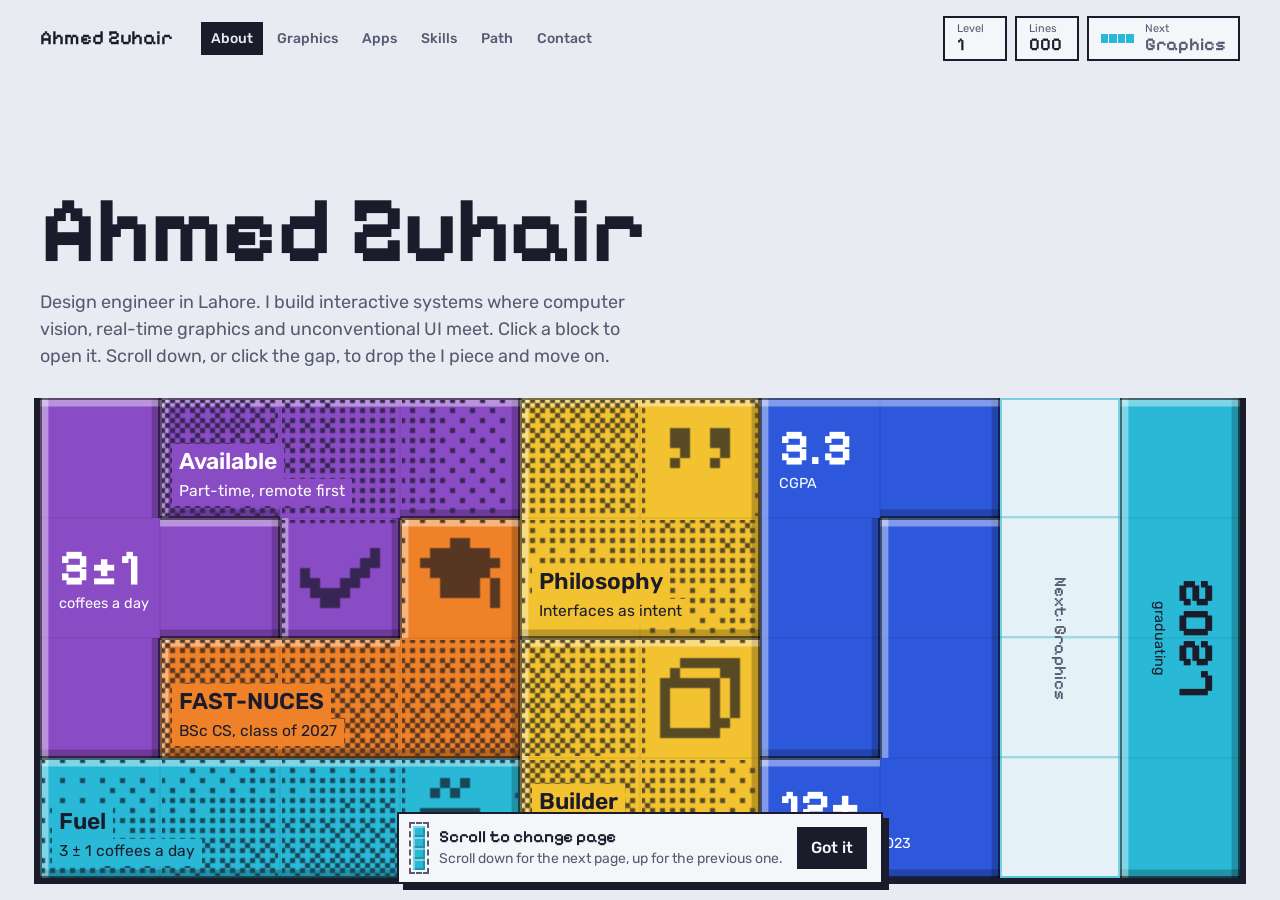
==== index.html @ 4e2bff42 "Update portfolio: new projects, no-scroll layout, phone fixes Adds Walls Were Built to Fall, Gaussia" ====
<!doctype html><html lang="en"><head><meta charset="utf-8"><meta name="viewport" content="width=device-width,initial-scale=1,viewport-fit=cover"><title>Ahmed Zuhair Portfolio</title>
<meta name="description" content="A portfolio where every section is a stack of tetrominoes. Clear the lines to move to the next page.">
<link rel="preconnect" href="https://fonts.googleapis.com">
<link rel="preconnect" href="https://fonts.gstatic.com" crossorigin>
<link href="https://fonts.googleapis.com/css2?family=Pixelify+Sans:wght@400..700&family=Rubik:wght@400;500;600&display=swap" rel="stylesheet">
<style>
:root{
  --bg:#E8EBF1; --well:#F4F6FA; --grid:rgba(26,28,44,.07); --ink:#1A1C2C; --muted:#565B72; --wall:#1A1C2C;
  --I:#29B9D6; --O:#F2C230; --T:#8A4CC4; --S:#3AAE5B; --Z:#E4474C; --J:#2D58DB; --L:#EF8229;
  --on-light:#1A1C2C; --on-dark:#FFFFFF; --on-wall:#F4F6FA;
  --cell:64px; --cols:10; --rows:4;
  color-scheme:light;
}
@media (prefers-color-scheme:dark){
  :root:not([data-theme="light"]){ --bg:#12152A; --well:#191D36; --grid:rgba(236,238,247,.06); --ink:#ECEEF7; --muted:#9CA2C0; --wall:#3A4170; color-scheme:dark; }
}
:root[data-theme="dark"]{ --bg:#12152A; --well:#191D36; --grid:rgba(236,238,247,.06); --ink:#ECEEF7; --muted:#9CA2C0; --wall:#3A4170; color-scheme:dark; }

[data-type="I"]{--pc:var(--I);--pt:var(--on-light)}
[data-type="O"]{--pc:var(--O);--pt:var(--on-light)}
[data-type="T"]{--pc:var(--T);--pt:var(--on-dark)}
[data-type="S"]{--pc:var(--S);--pt:var(--on-light)}
[data-type="Z"]{--pc:var(--Z);--pt:var(--on-light)}
[data-type="J"]{--pc:var(--J);--pt:var(--on-dark)}
[data-type="L"]{--pc:var(--L);--pt:var(--on-light)}

*{box-sizing:border-box}
[hidden]{display:none!important}
html,body{overscroll-behavior-y:none}
body{margin:0;background:var(--bg);color:var(--ink);font:400 16px/1.5 Rubik,system-ui,sans-serif;overflow-x:clip}
button{font:inherit;color:inherit}
:focus-visible{outline:3px solid var(--ink);outline-offset:2px}

.wrap{width:calc(var(--cols) * var(--cell));margin-inline:auto;min-height:100dvh;display:flex;flex-direction:column}

/* HUD */
.hud{display:flex;flex-wrap:wrap;align-items:center;gap:10px 28px;padding:16px 0 8px}
.brand{font:600 20px/1 "Pixelify Sans",monospace;margin:0}
.hud nav{flex:1 1 auto;min-width:0}
.hud ul{display:flex;flex-wrap:wrap;gap:4px;margin:0;padding:0;list-style:none}
.hud nav button{background:none;border:0;padding:6px 10px;font-size:14px;font-weight:500;color:var(--muted);cursor:pointer;white-space:nowrap}
.hud nav button:hover{color:var(--ink)}
.hud nav button[aria-current]{background:var(--ink);color:var(--bg)}
.stats{display:flex;align-items:stretch;gap:8px;margin-left:auto}
.stat,.next{display:flex;flex-direction:column;justify-content:center;padding:4px 12px;border:2px solid var(--wall);background:var(--well);min-width:64px}
.stat span,.next span{font-size:11px;color:var(--muted);line-height:1.2}
.stat b,.next b{font:600 18px/1.1 "Pixelify Sans",monospace}
.next{cursor:pointer;text-align:left;flex-direction:row;align-items:center;gap:10px}
.next:hover{border-color:var(--I)}
.next .mini{width:34px;height:9px;flex:none;background:repeating-linear-gradient(90deg,var(--I) 0 7.5px,transparent 7.5px 8.5px)}

/* Intro */
/* Spare height goes above the title, so the intro text sits right on top of the board. */
.intro{flex:1 0 auto;display:flex;flex-direction:column;justify-content:flex-end;padding:clamp(16px,4vh,48px) 0 28px;position:relative;z-index:1}
h1{font:700 clamp(40px,calc(var(--cell) * .78),104px)/.95 "Pixelify Sans",monospace;margin:0 0 14px;letter-spacing:-.01em;text-wrap:balance}
.lede{max-width:54ch;color:var(--muted);margin:0;font-size:clamp(15px,calc(var(--cell) * .15),18px)}

/* Board */
.board{position:relative;z-index:2;height:calc(var(--rows) * var(--cell));margin-bottom:22px;
  background-color:var(--well);
  background-image:linear-gradient(var(--grid) 1px,transparent 1px),linear-gradient(90deg,var(--grid) 1px,transparent 1px);
  background-size:var(--cell) var(--cell);
  box-shadow:-6px 0 0 var(--wall),6px 0 0 var(--wall),0 6px 0 var(--wall),-6px 6px 0 var(--wall),6px 6px 0 var(--wall)}

/* The gap shows a ghost I piece: Tetris's landing preview, one outlined cell per row. */
.slot{position:absolute;left:calc(var(--c) * var(--cell));top:0;width:var(--cell);height:100%;
  border:0;cursor:pointer;display:grid;place-items:center;color:var(--muted);
  background-color:color-mix(in srgb,var(--I) 8%,transparent);
  background-image:linear-gradient(to bottom,transparent calc(var(--cell) - 2px),color-mix(in srgb,var(--I) 40%,transparent) 0);
  background-size:100% var(--cell);
  box-shadow:inset 0 0 0 2px color-mix(in srgb,var(--I) 55%,transparent)}
.slot span{writing-mode:vertical-rl;font:500 clamp(12px,calc(var(--cell) * .15),17px)/1 "Pixelify Sans",monospace;white-space:nowrap}
.slot:hover{background-color:color-mix(in srgb,var(--I) 22%,transparent);color:var(--ink)}
.slot:focus-visible{outline:3px solid var(--ink);outline-offset:-3px}
/* Idle: after 8s without input the ghost pulses to point at the way forward. */
.board.idle .slot{animation:ghost-pulse 1.8s ease-in-out infinite}
@keyframes ghost-pulse{50%{background-color:color-mix(in srgb,var(--I) 28%,transparent);color:var(--ink)}}
@media (prefers-reduced-motion:reduce){.board.idle .slot{animation:none}}

.piece{position:absolute;left:calc(var(--c) * var(--cell));top:calc(var(--r) * var(--cell));
  width:calc(var(--w) * var(--cell));height:calc(var(--h) * var(--cell));
  pointer-events:none;background:none;border:0;padding:0;z-index:1;translate:0 0;transition:translate .12s,filter .12s}
.cell{position:absolute;left:calc(var(--x) * var(--cell));top:calc(var(--y) * var(--cell));width:var(--cell);height:var(--cell);
  background:var(--pc);pointer-events:auto;--b:calc(var(--cell) * .07);
  /* --et/--el/--eb/--er are 1 where the cell sits on the piece's outer edge: dark rim, then bevel. */
  box-shadow:
    inset 0 calc(var(--et) * 2px) 0 rgba(0,0,0,.5), inset calc(var(--el) * 2px) 0 0 rgba(0,0,0,.5),
    inset 0 calc(var(--eb) * -2px) 0 rgba(0,0,0,.5), inset calc(var(--er) * -2px) 0 0 rgba(0,0,0,.5),
    inset 0 calc(var(--et) * var(--b)) 0 rgba(255,255,255,.4), inset calc(var(--el) * var(--b)) 0 0 rgba(255,255,255,.4),
    inset 0 calc(var(--eb) * var(--b) * -1) 0 rgba(0,0,0,.22), inset calc(var(--er) * var(--b) * -1) 0 0 rgba(0,0,0,.22),
    inset 0 0 0 .5px rgba(0,0,0,.12)}
button.piece .cell{cursor:pointer}
button.piece:hover{translate:0 -3px;filter:drop-shadow(0 5px 0 rgba(0,0,0,.25))}
button.piece:focus-visible{outline:none;filter:drop-shadow(3px 0 0 var(--ink)) drop-shadow(-3px 0 0 var(--ink)) drop-shadow(0 3px 0 var(--ink)) drop-shadow(0 -3px 0 var(--ink))}

.label{position:absolute;left:calc(var(--x) * var(--cell));top:calc(var(--y) * var(--cell));
  width:calc(var(--lw) * var(--cell));height:calc(var(--lh) * var(--cell));padding:calc(var(--cell) * .16);
  display:flex;flex-direction:column;gap:4px;color:var(--pt);text-align:left;overflow:hidden;pointer-events:none}
.label b{font:600 max(13px,calc(var(--cell) * .19))/1.25 Rubik,sans-serif;flex:none;display:-webkit-box;-webkit-box-orient:vertical;-webkit-line-clamp:var(--tl,1);overflow:hidden}
.label small{font-size:max(11.5px,calc(var(--cell) * .13));line-height:1.3;overflow-wrap:anywhere;display:-webkit-box;-webkit-box-orient:vertical;-webkit-line-clamp:var(--clamp,2);overflow:hidden}

/* Project screenshot: a 1-bit dither mask painted in a dark shade of the piece colour, continuous across cells. */
.piece[data-shot] .cell::before{content:"";position:absolute;inset:2px;background:color-mix(in srgb,var(--pc) 32%,#10121F);
  -webkit-mask:var(--img) no-repeat;mask:var(--img) no-repeat;
  -webkit-mask-size:calc(var(--iw) * var(--cell)) calc(var(--ih) * var(--cell));mask-size:calc(var(--iw) * var(--cell)) calc(var(--ih) * var(--cell));
  -webkit-mask-position:calc((var(--ix) - var(--x)) * var(--cell) - 2px) calc((var(--iy) - var(--y)) * var(--cell) - 2px);
  mask-position:calc((var(--ix) - var(--x)) * var(--cell) - 2px) calc((var(--iy) - var(--y)) * var(--cell) - 2px)}
.piece[data-shot] .label{justify-content:flex-end;gap:0;padding:calc(var(--cell) * .1)}
/* Over art, text sits on solid strips of the piece colour. */
/* Vertical spacing is border, not padding: overflow clips inside the border, so a clamped line never peeks out. */
.piece[data-shot] .label > *{align-self:flex-start;max-width:100%;background:var(--pc);padding:0 7px;border-block:2px solid var(--pc)}
.piece[data-shot] .label b{border-top-width:4px}
.piece[data-shot] .label > :last-child{border-bottom-width:5px}
.piece[data-shot] .label .meter{border-block-width:3px}
/* Filler pieces carry a stat: a big number and a short label. */
.stat-fill{justify-content:center;gap:2px}
.stat-fill b{display:block;font:700 calc(var(--fs) * var(--cell))/1 "Pixelify Sans",monospace;white-space:nowrap}
.stat-fill small{font-size:max(11px,calc(var(--cell) * .12));line-height:1.25}
.stat-fill.vert{writing-mode:vertical-rl;justify-content:flex-start;align-items:center}
.meter{display:flex;gap:2px}
.meter i{width:calc(var(--cell) * .085);height:calc(var(--cell) * .085);min-width:5px;min-height:5px;background:currentColor;opacity:.25}
.meter i.on{opacity:1}

.banner{position:absolute;inset:0;display:grid;place-items:center;pointer-events:none;z-index:3;
  font:700 clamp(36px,calc(var(--cell) * .9),120px)/1 "Pixelify Sans",monospace;color:var(--ink);text-shadow:4px 4px 0 var(--I)}

/* Pause menu: opening a block pauses the game and shows an item-inspect screen. */
.pause{border:2px solid var(--wall);padding:0;width:min(760px,calc(100vw - 32px));max-height:calc(100dvh - 32px);overflow:auto;
  background:var(--well);color:var(--ink);box-shadow:8px 8px 0 var(--wall)}
.pause::backdrop{background:rgba(18,21,42,.6)}
.p-bar{display:flex;justify-content:space-between;gap:12px;padding:8px 18px;background:var(--wall);color:var(--on-wall);font:600 16px/1.3 "Pixelify Sans",monospace}
.p-grid{display:grid;grid-template-columns:200px minmax(0,1fr);gap:24px;padding:22px 22px 10px}
.p-art{position:relative;aspect-ratio:1;background:var(--pc);color:var(--pt);display:grid;place-items:center;
  box-shadow:inset 0 0 0 2px rgba(0,0,0,.5),inset 8px 8px 0 rgba(255,255,255,.35),inset -8px -8px 0 rgba(0,0,0,.2)}
.p-art .shot{position:absolute;inset:10px;background:color-mix(in srgb,var(--pc) 32%,#10121F);
  -webkit-mask:var(--img) center/cover no-repeat;mask:var(--img) center/cover no-repeat}
.p-info h2{font:700 34px/1.05 "Pixelify Sans",monospace;margin:0 0 6px;text-wrap:balance}
.p-sub{margin:0 0 14px;font-weight:500;color:var(--muted)}
#d-body{margin:0 0 16px;max-width:60ch}
.p-menu{list-style:none;margin:0;padding:10px 22px 18px;display:grid;gap:2px;border-top:2px solid var(--grid)}
.p-menu a,.p-menu button{display:flex;align-items:center;gap:12px;width:100%;padding:6px 10px;border:0;background:none;
  font:600 18px/1.2 "Pixelify Sans",monospace;color:var(--ink);text-decoration:none;text-align:left;cursor:pointer}
.p-menu a::before,.p-menu button::before{content:"";flex:none;border-block:6px solid transparent;border-left:9px solid currentColor;opacity:0}
/* One cursor only: hovering moves focus (see script), so :focus alone marks the selected row. */
.p-menu :is(a,button):focus{outline:none;background:color-mix(in srgb,var(--pc) 22%,transparent)}
.p-menu :is(a,button):focus::before{opacity:1;animation:blink 1s steps(1) infinite}
/* Art shows whole at its own aspect ratio, beside the text so the menu fits without scrolling. */
.pause .p-grid{grid-template-columns:minmax(0,1.1fr) minmax(0,1fr);align-items:start}
.pause .p-art{aspect-ratio:var(--a);height:auto;width:100%}
.pause .p-art .shot{-webkit-mask-size:contain;mask-size:contain}
@media (max-width:560px){
  .pause .p-grid{grid-template-columns:minmax(0,1fr)}
  .pause .p-art{width:min(100%,calc(22dvh * var(--a)))}
}
.p-menu :is(a,button):focus-visible{box-shadow:inset 0 0 0 2px var(--ink)}
@keyframes blink{50%{opacity:0}}
@media (prefers-reduced-motion:reduce){.p-menu :is(a,button)::before{animation:none!important}}
@media (max-width:560px){.p-grid{gap:14px;padding:16px 16px 8px}.p-info h2{font-size:26px}.p-sub{margin-bottom:8px}.p-menu{padding:8px 16px 14px}}
.d-meter:empty,.tags:empty{display:none}
.d-meter{display:flex;align-items:center;gap:12px;margin:0 0 18px;font:600 16px/1 "Pixelify Sans",monospace}
.d-meter .meter i{width:16px;height:16px;opacity:1;background:var(--grid)}
.d-meter .meter i.on{background:var(--pc);box-shadow:inset 2px 2px 0 rgba(255,255,255,.35),inset -2px -2px 0 rgba(0,0,0,.2)}
.tags{display:flex;flex-wrap:wrap;gap:6px;list-style:none;padding:0;margin:0 0 20px}
.tags li{background:var(--pc);color:var(--pt);padding:5px 10px;font-size:13px;font-weight:500;
  box-shadow:inset 2px 2px 0 rgba(255,255,255,.35),inset -2px -2px 0 rgba(0,0,0,.2)}

/* One-time hint: styled like a HUD panel, with a tiny I piece dropping into its well. */
.tip{position:fixed;left:50%;bottom:calc(16px + env(safe-area-inset-bottom,0px));translate:-50% 0;z-index:10;
  display:flex;align-items:center;gap:14px;padding:12px 14px;width:max-content;max-width:calc(100vw - 32px);
  background:var(--well);color:var(--ink);border:2px solid var(--wall);box-shadow:6px 6px 0 var(--wall)}
.tip p{margin:0;display:flex;flex-direction:column;gap:2px;font-size:14px;line-height:1.35;min-width:0}
.tip b{font:600 17px/1.2 "Pixelify Sans",monospace}
.tip p span{color:var(--muted)}
.tip button{flex:none;border:2px solid var(--wall);background:var(--ink);color:var(--well);padding:7px 12px;font-weight:500;cursor:pointer}
.tip-art{flex:none;width:12px;height:44px;outline:2px dashed var(--muted);outline-offset:2px;overflow:hidden}
.tip-piece{display:flex;flex-direction:column;height:100%;animation:tip-drop 2.4s cubic-bezier(.55,0,1,.6) infinite}
.tip-piece i{flex:1;background:var(--I);box-shadow:inset 2px 2px 0 rgba(255,255,255,.4),inset -2px -2px 0 rgba(0,0,0,.2)}
@keyframes tip-drop{0%{transform:translateY(-100%)}30%,70%{transform:none;opacity:1}71%,100%{transform:none;opacity:0}}
@media (prefers-reduced-motion:reduce){.tip-piece{animation:none}}

@media (max-width:719px){
  /* Phone HUD: name and stats share one row, the page menu takes one scrollable row. */
  .hud{gap:10px 8px;padding-top:12px}
  .brand{font-size:16px}
  .stats{gap:6px}
  .stat,.next{min-width:0;padding:2px 8px}
  .stat b,.next b{font-size:15px}
  .next .mini{display:none}
  .hud nav{order:3;flex-basis:100%}
  .hud ul{flex-wrap:nowrap;overflow-x:auto;scrollbar-width:none}
  .hud ul::-webkit-scrollbar{display:none}
  .hud ul{gap:2px}
  .hud nav button{padding:6px 5px;font-size:13px}
}
</style></head><body>
<div class="wrap">
  <header class="hud">
    <p class="brand">Ahmed Zuhair</p>
    <nav aria-label="Pages"><ul id="nav"></ul></nav>
    <div class="stats">
      <div class="stat"><span>Level</span><b id="level">1</b></div>
      <div class="stat"><span>Lines</span><b id="lines">000</b></div>
      <button class="next" id="next" type="button"><i class="mini" aria-hidden="true"></i><span>Next<br><b id="next-name">Work</b></span></button>
    </div>
  </header>
  <section class="intro" aria-live="polite">
    <h1 id="title"></h1>
    <p class="lede" id="lede"></p>
  </section>
  <main class="board" id="board" aria-label="Content blocks"></main>
</div>

<dialog id="detail" class="pause" aria-labelledby="d-title">
  <div class="p-bar"><span>Paused</span><span id="d-cat"></span></div>
  <div class="p-grid">
    <div class="p-art" id="d-art" aria-hidden="true"></div>
    <div class="p-info">
      <h2 id="d-title"></h2>
      <p class="p-sub" id="d-sub"></p>
      <p id="d-body"></p>
      <div class="d-meter" id="d-meter"></div>
      <ul class="tags" id="d-tags" aria-label="Tools"></ul>
    </div>
  </div>
  <form method="dialog"><ul class="p-menu" id="d-menu" aria-label="Actions"></ul></form>
</dialog>

<div class="tip" id="tip" role="status" hidden>
  <span class="tip-art" aria-hidden="true"><span class="tip-piece"><i></i><i></i><i></i><i></i></span></span>
  <p><b id="tip-title">Scroll to change page</b><span id="tip-text">Scroll down for the next page, up for the previous one.</span></p>
  <button type="button" id="tip-ok">Got it</button>
</div>

<script>
// Content. Max 5 items per page (each becomes a block).
// extras: stats shown on the filler pieces left over after the items.
// Item fields: t title, s subtitle, b body, icon (SPRITES key), tags, links [{label, href}], meter (0-100) + level.
const GH = 'https://github.com/irfy2k';
// 1-bit dithered project screenshots (alpha = ink), generated by shots-src/dither.py. a = width / height.
const SHOTS = {"riposte": {"uri": "[data-uri]", "a": 2.041}, "voxl": {"uri": "[data-uri]", "a": 1.6}, "fabric": {"uri": "[data-uri]", "a": 1.481}, "walls": {"uri": "[data-uri]", "a": 2.105}, "negotiator": {"uri": "[data-uri]", "a": 1.942}, "splats": {"uri": "[data-uri]", "a": 1.786}};
const PAGES = [
  { name:'About', extras:[{n:'12+', l:'projects since 2023'},{n:'3.3', l:'CGPA'},{n:'3±1', l:'coffees a day'},{n:'2027', l:'graduating'},{n:'UTC+5', l:'Lahore time'}], title:'Ahmed Zuhair', lede:'Design engineer in Lahore. I build interactive systems where computer vision, real-time graphics and unconventional UI meet. Click a block to open it. Scroll down, or click the gap, to drop the I piece and move on.', items:[
    {t:'Builder', s:'Graphics, vision, game systems', icon:'cube', b:'Final-year CS student at FAST-NUCES Lahore, building where real-time graphics, computer vision and game systems meet. My work tends to live where the digital pretends to be physical: horde-defense games, voice agents that negotiate on your behalf, and web experiences that treat the browser like a stage for spatial interfaces.', tags:['Three.js','WebGL','Unity','Roblox','OpenCV','C++']},
    {t:'FAST-NUCES', s:'BSc CS, class of 2027', icon:'cap', b:'BSc Computer Science, 2023 to 2027 (expected), CGPA 3.3. Dean\'s List in my first semester. My final-year project benchmarks feed-forward 3D Gaussian Splatting.', tags:['OOP','DSA','HCI','Automata','Android']},
    {t:'Available', s:'Part-time, remote first', icon:'check', b:'Open to part-time and freelance work alongside my degree. Remote first; on-site works if it\'s in Lahore. Two weeks\' notice.', links:[{label:'Email me', href:'mailto:irfy2k1@outlook.com'}]},
    {t:'Fuel', s:'3 ± 1 coffees a day', icon:'coffee', b:'Three coffees a day, give or take one. The rest of the time I\'m reverse-engineering whichever portfolio I was most recently jealous of.'},
    {t:'Philosophy', s:'Interfaces as intent', icon:'quote', b:'"The best interfaces don\'t ask the user to think about the interface. They feel like an extension of intent: direct, physical, almost rude in how immediate they are."'},
  ]},
  { name:'Graphics', extras:[{n:'130', l:'spell cards'},{n:'GLSL', l:'custom shaders'},{n:'03', l:'splat models tested'},{n:'02', l:'live 3D sites'},{n:'C#', l:'Unity combat'}], title:'Graphics & games', lede:'Games, engines and 3D on the web. Five picks from 12+ projects since 2023.', items:[
    {t:'Walls Were Built to Fall', shot:'walls', s:'Co-op horde defense, Roblox', icon:'sword', b:'A co-op horde-defense roguelite FPS on Roblox, a fan-made homage built from scratch. Hold a castle wall against a demon horde: build towers and traps, draft from 130 spell cards with evolutions, mutations and combos, and carry progress between runs. Every model is built procedurally from Roblox primitives.', tags:['Roblox','Luau','Roguelite','Multiplayer']},
    {t:'Riposte', shot:'riposte', s:'2D parry combat, Unity', icon:'sword', b:'A fast 2D parry-combat game built from scratch in Unity. Custom hitbox detection, frame-perfect deflect timing and a souls-inspired start menu. Land a parry and goblins stun with a blue flash; their numbers grow the longer you survive.', tags:['Unity','C#','Combat AI','Game design'], links:[{label:'View code', href:GH + '/2d-Game'}]},
    {t:'Voxl v1', s:'3D web portfolio, Three.js', shot:'voxl', icon:'cube', b:'An interactive 3D portfolio with custom GLSL shaders, runtime mesh deformation and scroll-driven camera choreography. Includes a voxel sandbox that extrudes pixel drawings into Three.js geometry.', tags:['Three.js','GLSL','JavaScript'], links:[{label:'Open live site', href:'https://voxl-portfolio.vercel.app'},{label:'View code', href:GH + '/Voxl-Portfolio'}]},
    {t:'FabricOS', shot:'fabric', s:'3D fabric customiser', icon:'shirt', b:'A browser-based 3D customiser for designing and previewing fabric products in real time.', tags:['JavaScript','3D','Web'], links:[{label:'Open live site', href:'https://customizer-three.vercel.app'},{label:'View code', href:GH + '/Customizer'}]},
    {t:'Gaussian Splats', shot:'splats', s:'Final-year project, 3D vision', icon:'splat', b:'My final-year project: a benchmark and systems study of feed-forward 3D Gaussian Splatting. One pipeline runs MVSplat, NoPoSplat and AnySplat on the same data and GPUs, measures quality and cost together, then tests pruning, compression and keyframe selection. Includes a web viewer and an Android app that captures frames for a GPU server. In progress.', tags:['3D Gaussian Splatting','Computer vision','Android','Benchmarking']},
  ]},
  { name:'Apps', extras:[{n:'Voice', l:'AI agents'},{n:'1 mo', l:'store, end to end'},{n:'ffmpeg', l:'video renders'},{n:'Expo', l:'React Native'},{n:'Next.js', l:'AI dashboard'}], title:'AI, apps & client work', lede:'Voice agents, automation, mobile apps and a paid storefront.', items:[
    {t:'The Negotiator', shot:'negotiator', s:'AI voice agent, HackNation', icon:'phone', b:'Built at HackNation, an international AI hackathon. Voice agents call property dealers in Pakistan, pull itemised rent quotes out of live conversation, compare the bids and hand back a ranked report. Every figure carries a transcript citation, like [Call 3, Line 41], so any claim traces to the exact line of the exact call.', tags:['Voice agents','AI','Hackathon'], links:[{label:'Open live site', href:'https://negotiator-frontend-iota.vercel.app/'}]},
    {t:'SCNT Studio', s:'Paid client store, WooCommerce', icon:'bottle', b:'A complete WooCommerce storefront for a perfume brand, built end to end in June 2026 as paid client work: product catalog and variants, checkout, a customised responsive theme and on-page SEO.', tags:['WordPress','WooCommerce','SEO','Client work']},
    {t:'Shorts Pipeline', s:'Automated YouTube Shorts', icon:'clapper', b:'Generates and uploads original vertical Shorts end to end: script, narration, word-by-word captions, background, render and YouTube upload. Built around copyright safety: every ingredient is generated or licensed, and each video ships with a manifest of its sources.', tags:['Python','ffmpeg','Claude','YouTube API']},
    {t:'ClinicalHub', s:'Clinic app, React Native', icon:'cross', b:'A clinic-management mobile app built with Expo and React Native. Appointments, chat, prescriptions, documents and finances, backed by Firebase Auth and Realtime Database, with push reminders.', tags:['TypeScript','Expo','React Native','Firebase','NativeWind'], links:[{label:'View code', href:GH + '/ClinicalHub'}]},
    {t:'Daylight', s:'AI daily dashboard', icon:'sun', b:'A minimal AI-powered daily dashboard. Track mood, tasks and finances; get mood suggestions from your notes and task ideas that fit how you feel.', tags:['Next.js','TypeScript','Tailwind','AI'], links:[{label:'Open live site', href:'https://daylight-lime-omega.vercel.app'},{label:'View code', href:GH + '/Daylight'}]},
  ]},
  { name:'Skills', extras:[{n:'08', l:'languages'},{n:'04', l:'tool groups'},{n:'90%', l:'daily use'},{n:'Git', l:'every project'},{n:'C++', l:'contest code'}], title:'Tools in rotation', lede:'Bars show how much each group is in use. Click a block for the full list.', items:[
    {t:'Languages', s:'C++, C#, TS, Python, Luau', meter:90, level:'Daily', icon:'code', b:'What I write every day.', tags:['C','C++','C#','JavaScript','TypeScript','Python','Luau','SQL']},
    {t:'Graphics', s:'Three.js, Unity, Roblox', meter:75, level:'Studio', icon:'cube', b:'Real-time rendering, engines and 3D vision.', tags:['Three.js','WebGL','GLSL','Unity','Roblox','OpenCV','Gaussian Splatting']},
    {t:'Tools', s:'Git, Firebase, WooCommerce', meter:80, level:'Production', icon:'wrench', b:'Shipping things and keeping them running.', tags:['Git','Firebase','WordPress','WooCommerce','MSSQL','Odoo ERP','Vercel','ffmpeg']},
    {t:'Exploring', s:'Voice agents, 3D vision', meter:65, level:'Exploring', icon:'spark', b:'Where my side-project time goes.', tags:['Voice agents','Gaussian Splatting','Game design','Computer vision','Spatial UI']},
    {t:'Coursework', s:'OOP, DSA, HCI, Automata', icon:'book', b:'The foundation from FAST-NUCES.', tags:['OOP','Data structures','Algorithms','Automata','HCI','Android']},
  ]},
  { name:'Path', extras:[{n:'05', l:'entries'},{n:'03', l:'years'},{n:'2nd', l:'speed programming'},{n:'2 mo', l:'Odoo internship'},{n:'2027', l:'graduating'}], title:'The path', lede:'Five entries from 2023 to now. Each block carries its date.', items:[
    {t:'Head of AI', s:'SOFTEC 2026, Jan to now', icon:'trophy', b:'Leading the campus-wide AI coding competition at SOFTEC, FAST-NUCES: judging criteria, problem authoring and contestant logistics. Also Deputy Head of Food Court, coordinating vendors and managing volunteers.', tags:['Leadership','AI','Ops']},
    {t:'Freelance', s:'SCNT Studio, Jun 2026', icon:'bottle', b:'Paid client work: designed, built and launched a WooCommerce storefront for a perfume brand, end to end in one month.', tags:['WooCommerce','SEO','Client work']},
    {t:'Runner-up', s:'Speed Programming, Nov 2024', icon:'medal', b:'Second place in FAST\'s campus-wide speed-programming contest, covering data structures, graph theory and dynamic programming.', tags:['Algorithms','DSA']},
    {t:'SWE Intern', s:'Mediod Consulting, Jul 2024', icon:'case', b:'July to August 2024, Multan. Customised Odoo ERP modules to encode complex client business logic into automated workflows, and turned agile sprint requirements into production systems.', tags:['Odoo','Python','Agile','ERP']},
    {t:'Dean\'s List', s:'FAST-NUCES, first semester', icon:'star', b:'Recognised for academic standing in my first semester of Computer Science.', tags:['Honors']},
  ]},
  { name:'Contact', extras:[{n:'2 wks', l:'notice'},{n:'UTC+5', l:'time zone'},{n:'Now', l:'open to work'},{n:'02', l:'GitHub accounts'},{n:'Lahore', l:'or remote'}], title:'Open channel', lede:'Email is fastest. I\'m on UTC+5.', items:[
    {t:'Email', s:'irfy2k1@outlook.com', icon:'mail', b:'Best for roles, projects or anything on this site.', links:[{label:'Write an email', href:'mailto:irfy2k1@outlook.com'}]},
    {t:'GitHub', s:'github.com/irfy2k', icon:'branch', b:'Source for most of the projects here. Older work lives on irfy2k321.', links:[{label:'Open GitHub', href:GH},{label:'Older account', href:'https://github.com/irfy2k321'}]},
    {t:'Phone', s:'+92 309 4413394', icon:'phone', b:'Business hours preferred, Pakistan time (UTC+5).', links:[{label:'Call', href:'tel:+923094413394'}]},
    {t:'Hire me', s:'Part-time or freelance', icon:'check', b:'Open to part-time and freelance roles alongside university, two weeks\' notice. Interested in design engineering, real-time graphics, game dev, computer vision and AI agents.', links:[{label:'Email me', href:'mailto:irfy2k1@outlook.com'}]},
    {t:'LinkedIn', s:'in/ahmedzuhairbaig', icon:'li', b:'Roles, experience and the longer version of this site.', links:[{label:'Open LinkedIn', href:'https://www.linkedin.com/in/ahmedzuhairbaig'}]},
  ]},
];

// 8x8 pixel sprites, set into each block's generated art.
const SPRITES = {
  sword:  ['......##','.....###','....###.','#..###..','.####...','..##....','.#.##...','#...#...'],
  cube:   ['..######','.#....##','######.#','#....#.#','#....#.#','#....#.#','#....##.','######..'],
  eye:    ['........','..####..','.#....#.','#..##..#','#..##..#','.#....#.','..####..','........'],
  shirt:  ['.##..##.','########','########','.######.','..####..','..####..','..####..','..####..'],
  pipes:  ['.######.','.######.','..####..','..####..','........','..####..','.######.','.######.'],
  cross:  ['..####..','..####..','########','########','########','########','..####..','..####..'],
  clapper:['#.##.##.','.##.##.#','########','#......#','#......#','#......#','########','........'],
  sun:    ['...##...','.#....#.','..####..','#.####.#','#.####.#','..####..','.#....#.','...##...'],
  star:   ['...##...','...##...','########','.######.','..####..','.##..##.','.#....#.','........'],
  case:   ['..####..','..#..#..','########','#......#','########','#......#','########','........'],
  code:   ['........','..#..#..','.#....#.','#......#','.#....#.','..#..#..','........','........'],
  wrench: ['.##.....','#..#....','#..##...','.####...','....##..','.....##.','......##','.......#'],
  spark:  ['...#....','...#....','..###...','#######.','..###...','...#....','...#....','........'],
  book:   ['.######.','#.....##','#.....##','#.....##','#.....##','#.....##','#######.','........'],
  trophy: ['########','########','.######.','..####..','...##...','...##...','..####..','.######.'],
  medal:  ['.##..##.','..####..','...##...','..####..','.######.','.######.','..####..','........'],
  cap:    ['...##...','.######.','########','.######.','..####.#','..####.#','.......#','........'],
  check:  ['........','.......#','......##','#....##.','##..##..','.####...','..##....','........'],
  coffee: ['..#.#...','.#.#....','........','######..','#######.','######.#','######..','.####...'],
  quote:  ['........','.##..##.','.##..##.','..#...#.','.#...#..','........','........','........'],
  mail:   ['........','########','##....##','#.#..#.#','#..##..#','#......#','########','........'],
  branch: ['.#....#.','.#....#.','.#...#..','.#..#...','.###....','.#......','.#......','........'],
  phone:  ['.######.','.#....#.','.#....#.','.#....#.','.######.','.##..##.','.######.','........'],
  pin:    ['..####..','.######.','.##..##.','.######.','..####..','...##...','...##...','........'],
  bottle: ['...##...','..####..','...##...','.######.','#......#','#.####.#','#......#','.######.'],
  li:     ['........','.#......','........','.#.###..','.#.#..#.','.#.#..#.','.#.#..#.','........'],
  splat:  ['.##.....','####..#.','.##..###','......#.','..###...','.#####..','..###.##','......##'],
};
const CHIP_TYPES = ['I', 'O', 'T', 'S', 'Z', 'J', 'L'];

// Generated art for blocks without a screenshot: a Bayer-dithered gradient (random direction)
// with the item's sprite set into cell `at`. Returns a PNG mask (opaque = ink). 24 art px per cell.
const BAYER = [0, 8, 2, 10, 12, 4, 14, 6, 3, 11, 1, 9, 15, 7, 13, 5];
function makeArt(icon, w, h, at, scale = 24, span = 1) {
  const P = 3, W = w * scale, H = h * scale, c = document.createElement('canvas');
  c.width = W * P; c.height = H * P;
  const g = c.getContext('2d'), rows = SPRITES[icon];
  const s = Math.floor(scale * span * .7 / 8), size = 8 * s;
  const sx0 = at[0] * scale + (scale * span - size) / 2, sy0 = at[1] * scale + (scale * span - size) / 2;
  const ang = Math.random() * Math.PI * 2, dx = Math.cos(ang), dy = Math.sin(ang);
  for (let y = 0; y < H; y++) for (let x = 0; x < W; x++) {
    let on;
    if (x >= sx0 - 3 && x < sx0 + size + 3 && y >= sy0 - 3 && y < sy0 + size + 3) {
      const ix = Math.floor((x - sx0) / s), iy = Math.floor((y - sy0) / s);
      on = ix >= 0 && ix < 8 && iy >= 0 && iy < 8 && rows[iy][ix] === '#';
    } else {
      const t = Math.min(1, Math.max(0, (x / W - .5) * dx + (y / H - .5) * dy + .5));
      on = (.04 + .42 * t) * 16 > BAYER[(y & 3) * 4 + (x & 3)];
    }
    if (on) g.fillRect(x * P, y * P, P, P);
  }
  return c.toDataURL();
}
function setArt(el, uri, iw, ih, ix, iy) {
  for (const [n, v] of Object.entries({ iw, ih, ix, iy })) el.style.setProperty('--' + n, v);
  el.style.setProperty('--img', `url(${uri})`);
  el.dataset.shot = '';
}

const SHAPES = {
  I:[[0,0],[1,0],[2,0],[3,0]], O:[[0,0],[1,0],[0,1],[1,1]], T:[[0,0],[1,0],[2,0],[1,1]],
  S:[[1,0],[2,0],[0,1],[1,1]], Z:[[0,0],[1,0],[1,1],[2,1]], J:[[0,0],[0,1],[1,1],[2,1]], L:[[2,0],[0,1],[1,1],[2,1]],
};
// All distinct rotations per type, cells sorted row-major so cells[0] is the top-left-most cell.
const ORIENTS = {};
for (const [type, base] of Object.entries(SHAPES)) {
  const seen = new Set(); ORIENTS[type] = [];
  let cur = base;
  for (let i = 0; i < 4; i++) {
    cur = cur.map(([x, y]) => [-y, x]);
    const mx = Math.min(...cur.map(p => p[0])), my = Math.min(...cur.map(p => p[1]));
    const n = cur.map(([x, y]) => [x - mx, y - my]).sort((a, b) => a[1] - b[1] || a[0] - b[0]);
    const key = JSON.stringify(n);
    if (!seen.has(key)) { seen.add(key); ORIENTS[type].push(n); }
  }
}

const RM = matchMedia('(prefers-reduced-motion: reduce)').matches;
const $ = s => document.querySelector(s);
const board = $('#board'), root = document.documentElement, dlg = $('#detail');
const sleep = ms => new Promise(r => setTimeout(r, RM ? 0 : ms));
const anim = (el, k, o) => el.animate(k, RM ? { ...o, duration: 1, delay: 0 } : o).finished;
const shuffle = a => { for (let i = a.length - 1; i > 0; i--) { const j = Math.random() * (i + 1) | 0; [a[i], a[j]] = [a[j], a[i]]; } return a; };
const cellPx = () => parseFloat(root.style.getPropertyValue('--cell')) || 64;
const next = () => (current + 1) % PAGES.length;

let current = 0, lines = 0, busy = false, queued = null, state = null;

// Pack a cols x 4 band with tetrominoes, leaving column `well` empty. Randomised backtracking.
function tileBand(cols, well) {
  const H = 4, grid = Array.from({ length: H }, () => Array(cols).fill(false)), pieces = [];
  for (let y = 0; y < H; y++) grid[y][well] = true;
  let steps = 0;
  const solve = () => {
    if (++steps > 4000) return false;
    let fx = -1, fy = -1;
    find: for (let y = 0; y < H; y++) for (let x = 0; x < cols; x++) if (!grid[y][x]) { fx = x; fy = y; break find; }
    if (fy < 0) return true;
    for (const type of shuffle(Object.keys(ORIENTS))) for (const o of shuffle(ORIENTS[type].slice())) {
      const abs = o.map(([x, y]) => [x + fx - o[0][0], y + fy - o[0][1]]);
      if (!abs.every(([x, y]) => y < H && x >= 0 && x < cols && !grid[y][x])) continue;
      abs.forEach(([x, y]) => grid[y][x] = true); pieces.push({ type, abs });
      if (solve()) return true;
      pieces.pop(); abs.forEach(([x, y]) => grid[y][x] = false);
    }
    return false;
  };
  return solve() ? pieces : null;
}

// Order pieces so each falls straight down: anything below it in the same column lands first.
function dropOrder(ps) {
  const below = ps.map(b => ps.map((a, i) => a !== b && a.abs.some(([x, y]) => b.abs.some(([x2, y2]) => x === x2 && y > y2)) ? i : -1).filter(i => i >= 0));
  const done = new Set(), order = [];
  while (order.length < ps.length) {
    const ready = ps.map((_, j) => j).filter(j => !done.has(j) && below[j].every(i => done.has(i)));
    if (!ready.length) return null; // interlocking cycle
    const pick = ready[Math.random() * ready.length | 0];
    done.add(pick); order.push(ps[pick]);
  }
  return order;
}

// Largest rectangle inside a piece, preferring 2+ cells wide, for placing text.
function bestRect(cells) {
  const set = new Set(cells.map(c => c + '')), W = Math.max(...cells.map(c => c[0])) + 1, H = Math.max(...cells.map(c => c[1])) + 1;
  let best = null;
  for (let y = 0; y < H; y++) for (let x = 0; x < W; x++) for (let h = 1; y + h <= H; h++) for (let w = 1; x + w <= W; w++) {
    let ok = true;
    for (let yy = y; yy < y + h && ok; yy++) for (let xx = x; xx < x + w; xx++) if (!set.has(xx + ',' + yy)) { ok = false; break; }
    const s = (w >= 2 ? 100 : 0) + w * h * 10 + w;
    if (ok && (!best || s > best.s)) best = { x, y, w, h, s };
  }
  return best;
}

function plan(cols, k, nItems) {
  for (let tries = 0; tries < 300; tries++) {
    const well = Math.random() * cols | 0;
    const bands = [];
    for (let b = 0; b < k; b++) {
      const ps = tileBand(cols, well), order = ps && dropOrder(ps);
      if (!order) break;
      bands.push(order.map(({ type, abs }) => {
        const x0 = Math.min(...abs.map(c => c[0])), y0 = Math.min(...abs.map(c => c[1]));
        const cells = abs.map(([x, y]) => [x - x0, y - y0]);
        return { type, x0, y0, cells, w: Math.max(...cells.map(c => c[0])) + 1, h: Math.max(...cells.map(c => c[1])) + 1, rect: bestRect(cells) };
      }));
    }
    if (bands.length < k) continue;
    const ranked = bands.flat().sort((a, b) => b.rect.s - a.rect.s);
    if (ranked.length < nItems || ranked[nItems - 1].rect.w < 2) continue;
    shuffle(ranked.slice(0, nItems)).forEach((p, i) => p.item = i);
    ranked.slice(nItems).forEach((p, i) => p.extra = i);
    return { bands, well };
  }
  throw new Error('Could not pack blocks');
}

function layout() {
  const vw = root.clientWidth, wide = vw >= 720;
  const cols = wide ? 10 : 6, wCell = Math.floor((Math.min(vw, 1240) - 32) / cols);
  root.style.setProperty('--cols', cols);
  // Fit the board under the intro text so the page needs no scrolling.
  // Two passes, because the title wraps differently at each cell size.
  const fit = k => {
    let cell = wCell;
    for (let i = 0; i < 2; i++) {
      root.style.setProperty('--cell', cell + 'px');
      // Intro height = its text, not its box: the box grows to fill the screen.
      const r = s => $(s).getBoundingClientRect();
      const top = r('.hud').bottom + scrollY + parseFloat(getComputedStyle($('.intro')).paddingTop) + r('#lede').bottom - r('#title').top;
      cell = Math.max(40, Math.min(wCell, Math.floor((innerHeight - top - 60) / (4 * k))));
    }
    return cell;
  };
  // Phones stack two 4-row bands when they fit, otherwise one.
  let k = wide ? 1 : 2, cell = fit(k);
  if (k === 2 && cell < 50) cell = fit(k = 1);
  root.style.setProperty('--cell', cell + 'px');
  root.style.setProperty('--rows', 4 * k);
  return { cols, k };
}

// Fit a label's text strips to its rectangle: the title may wrap to 2 lines, the subtitle gets what's left.
// All item labels sit on art, so the maths follows the strip layout (.piece[data-shot] .label).
function fitLabel(l) {
  const c = cellPx(), pad = c * .1, fs = Math.max(13, c * .19), sub = Math.max(11.5, c * .13) * 1.3;
  const width = +l.dataset.lw * c - 2 * pad - 14, height = +l.dataset.lh * c - 2 * pad - 9;
  const tl = l.querySelector('b').textContent.length * fs * .55 > width ? 2 : 1;
  const meter = l.querySelector('.meter') ? Math.max(5, c * .085) + 6 : 0;
  // 0 means the subtitle doesn't fit at all (small phone cells); it stays readable in the pause menu.
  const n = Math.max(0, Math.floor((height - tl * fs * 1.25 - meter - 4) / sub));
  l.style.setProperty('--tl', tl); l.style.setProperty('--clamp', n);
  l.querySelector('small').hidden = n === 0;
}
const updateClamps = () => board.querySelectorAll('.label:not(.stat-fill)').forEach(fitLabel);

const meterEl = (pct, label) => {
  const m = document.createElement('span');
  m.className = 'meter'; m.setAttribute('role', 'img'); m.setAttribute('aria-label', `${label}, ${pct}%`);
  for (let i = 0; i < 10; i++) m.append(Object.assign(document.createElement('i'), { className: i < Math.round(pct / 10) ? 'on' : '' }));
  return m;
};

function pieceEl(p, rowOff) {
  const item = p.item != null ? PAGES[current].items[p.item] : null;
  const el = document.createElement(item ? 'button' : 'div');
  el.className = 'piece'; el.dataset.type = p.type;
  for (const [n, v] of Object.entries({ c: p.x0, r: rowOff + p.y0, w: p.w, h: p.h })) el.style.setProperty('--' + n, v);
  const own = new Set(p.cells.map(c => c + ''));
  for (const [x, y] of p.cells) {
    const c = document.createElement('span'); c.className = 'cell';
    c.style.setProperty('--x', x); c.style.setProperty('--y', y); c.dataset.col = p.x0 + x;
    for (const [n, dx, dy] of [['et', 0, -1], ['el', -1, 0], ['eb', 0, 1], ['er', 1, 0]]) c.style.setProperty('--' + n, own.has([x + dx, y + dy] + '') ? 0 : 1);
    el.append(c);
  }
  const label = ({ x, y, w, h }) => {
    const l = document.createElement('span');
    for (const [n, v] of Object.entries({ x, y, lw: w, lh: h })) l.style.setProperty('--' + n, v);
    l.className = 'label'; l.dataset.lw = w; l.dataset.lh = h;
    return l;
  };
  const extra = item ? null : PAGES[current].extras?.[p.extra];
  if (item) {
    const b = document.createElement('b'), s = document.createElement('small');
    b.textContent = item.t; s.textContent = item.s;
    const r = { ...p.rect };
    if (item.shot) {
      // Cover-fit the screenshot to the piece's bounding box, in cell units.
      const a = SHOTS[item.shot].a, cover = p.w / p.h > a, iw = cover ? p.w : p.h * a, ih = cover ? p.w / a : p.h;
      setArt(el, SHOTS[item.shot].uri, iw, ih, (p.w - iw) / 2, (p.h - ih) / 2);
    } else {
      // The sprite sits in a cell the text doesn't cover; I pieces give up their last cell, O pieces the top-right one.
      let spare = p.cells.find(([cx, cy]) => cx < r.x || cx >= r.x + r.w || cy < r.y || cy >= r.y + r.h);
      if (!spare) spare = r.w >= 3 ? [r.x + --r.w, r.y] : [p.w - 1, 0];
      setArt(el, makeArt(item.icon, p.w, p.h, spare), p.w, p.h, 0, 0);
    }
    const l = label(r);
    l.append(b);
    if (item.meter) l.append(meterEl(item.meter, item.level));
    l.append(s); el.append(l);
    fitLabel(l);
    el.type = 'button';
    el.onclick = () => openDetail(item);
  } else if (extra) {
    const l = label(p.rect), b = document.createElement('b'), s = document.createElement('small'), vert = p.rect.w === 1;
    l.classList.add('stat-fill'); l.classList.toggle('vert', vert);
    b.textContent = extra.n; s.textContent = extra.l;
    // Number size: up to .42 of a cell, shrunk so it fits along the label's long side.
    l.style.setProperty('--fs', Math.min(.42, (vert ? p.rect.h : p.rect.w) * .8 / (extra.n.length * .62)).toFixed(3));
    l.append(b, s); el.append(l);
    el.setAttribute('aria-hidden', 'true');
  } else el.setAttribute('aria-hidden', 'true');
  return el;
}

function drop(el) {
  const dist = board.getBoundingClientRect().top + el.offsetTop + el.offsetHeight + 16;
  return anim(el, [{ transform: `translateY(${-dist}px)` }, { transform: 'none' }],
    { duration: Math.min(300, 140 + dist * .15), easing: 'cubic-bezier(.55,0,1,.6)' })
    .then(() => el.querySelectorAll('.cell').forEach(c => c.animate([{ filter: 'brightness(1.5)' }, { filter: 'none' }], RM ? 1 : 160)));
}

function updateHud() {
  $('#level').textContent = current + 1;
  $('#lines').textContent = String(lines).padStart(3, '0');
  $('#next-name').textContent = PAGES[next()].name;
  $('#next').setAttribute('aria-label', `Next page: ${PAGES[next()].name}`);
  document.querySelectorAll('#nav button').forEach((b, i) => i === current ? b.setAttribute('aria-current', 'page') : b.removeAttribute('aria-current'));
}

async function renderPage(animate) {
  const page = PAGES[current];
  $('#title').textContent = page.title; $('#lede').textContent = page.lede;
  const { cols, k } = layout(), { bands, well } = plan(cols, k, page.items.length);
  const mine = state = { cols, k, well, bands: [] };
  board.replaceChildren();
  const slot = document.createElement('button'), lab = document.createElement('span');
  slot.className = 'slot'; slot.type = 'button'; slot.style.setProperty('--c', well);
  lab.textContent = 'Next: ' + PAGES[next()].name; slot.append(lab);
  slot.setAttribute('aria-label', `Drop the I piece and go to ${PAGES[next()].name}`);
  slot.onclick = () => go(next());
  board.append(slot);
  document.title = `${page.name} | Ahmed Zuhair`;
  updateHud();
  if (animate) anim($('.intro'), [{ opacity: 0, transform: 'translateY(-8px)' }, { opacity: 1, transform: 'none' }], { duration: 280, easing: 'ease-out' });
  // Pieces fall in drop order, each starting 70ms after the last, so the stack builds fast but still reads as a sequence.
  const drops = [];
  for (let b = k - 1; b >= 0; b--) {
    mine.bands[b] = [];
    for (const p of bands[b]) {
      if (state !== mine) return; // a resize re-rendered the page mid-drop
      const el = pieceEl(p, b * 4);
      board.append(el); mine.bands[b].push(el);
      if (animate) { drops.push(drop(el)); await new Promise(r => setTimeout(r, RM ? 0 : 70)); }
    }
  }
  await Promise.all(drops);
}

async function clearBand(els, text) {
  const center = (state.cols - 1) / 2, cells = els.flatMap(el => [...el.querySelectorAll('.cell')]);
  els.forEach(el => el.querySelectorAll('.label').forEach(n => n.remove()));
  await Promise.all(cells.map(c => anim(c, [{ background: '#fff', boxShadow: 'none' }, { background: '#fff', boxShadow: 'none' }], { duration: 170 })));
  const banner = document.createElement('div');
  banner.className = 'banner'; banner.textContent = text; board.append(banner);
  anim(banner, [{ opacity: 0, transform: 'scale(.6)' }, { opacity: 1, transform: 'scale(1.08)', offset: .3 }, { opacity: 1, transform: 'scale(1)', offset: .75 }, { opacity: 0, transform: 'scale(1)' }],
    { duration: 800, easing: 'ease-out' }).then(() => banner.remove());
  // Classic NES clear: cells vanish from the centre column outward.
  await Promise.all(cells.map(c => anim(c, [{ transform: 'scale(1)' }, { transform: 'scale(0)' }],
    { duration: 180, delay: Math.abs(c.dataset.col - center) * 40, easing: 'ease-in', fill: 'forwards' })));
  els.forEach(el => el.remove());
}

async function go(target) {
  if (target === current && !busy) return;
  if (busy) { queued = target; return; }
  busy = true;
  if (dlg.open) dlg.close();
  hideTip(false);
  const { k, well } = state;
  // Fill the whole gap first (one I per 4-row band, bottom up), then clear every row in one go.
  const Is = [], falls = [];
  for (let b = k - 1; b >= 0; b--) {
    const I = pieceEl({ type: 'I', x0: well, y0: 0, w: 1, h: 4, cells: [[0, 0], [0, 1], [0, 2], [0, 3]] }, b * 4);
    board.append(I); Is.push(I);
    falls.push(drop(I));
    if (b) await new Promise(r => setTimeout(r, RM ? 0 : 90));
  }
  await Promise.all(falls);
  lines += 4 * k; updateHud();
  await clearBand([...state.bands.flat(), ...Is], k > 1 ? `Tetris ×${k}` : 'Tetris!');
  state.bands = [];
  current = target;
  await renderPage(true);
  busy = false;
  if (queued != null) { const t = queued; queued = null; if (t !== current) go(t); }
}

function openDetail(item) {
  dlg.dataset.type = CHIP_TYPES[Math.random() * 7 | 0]; // a fresh colour every time the menu opens
  $('#d-cat').textContent = `${PAGES[current].name}, level ${current + 1}`;
  const art = $('#d-art'), shot = document.createElement('span');
  const src = item.shot ? SHOTS[item.shot] : { uri: makeArt(item.icon, 3, 2, [.5, 0], 32, 2), a: 1.5 };
  shot.className = 'shot'; shot.style.setProperty('--img', `url(${src.uri})`);
  art.style.setProperty('--a', src.a);
  art.replaceChildren(shot);
  $('#d-title').textContent = item.t; $('#d-sub').textContent = item.s; $('#d-body').textContent = item.b;
  const meter = $('#d-meter');
  meter.replaceChildren(...(item.meter ? [meterEl(item.meter, item.level), `${item.level}, ${item.meter}%`] : []));
  $('#d-tags').replaceChildren(...(item.tags || []).map((t, i) => {
    const li = document.createElement('li'); li.textContent = t; li.dataset.type = CHIP_TYPES[i % 7]; return li;
  }));
  const back = document.createElement('button');
  back.value = 'back'; back.textContent = 'Back to the board';
  $('#d-menu').replaceChildren(...[...(item.links || []).map(({ label, href }) => {
    const a = document.createElement('a'); a.href = href; a.textContent = label;
    if (href.startsWith('http')) { a.target = '_blank'; a.rel = 'noopener'; }
    return a;
  }), back].map(n => { const li = document.createElement('li'); li.append(n); return li; }));
  dlg.showModal();
  dlg.querySelector('.p-menu :is(a,button)').focus();
  // The panel builds in like rows filling: a stepped top-to-bottom reveal.
  anim(dlg, [{ clipPath: 'inset(0 0 100% 0)' }, { clipPath: 'inset(0 0 0 0)' }], { duration: 240, easing: 'steps(6, end)' });
}
dlg.addEventListener('pointerover', e => e.target.closest('.p-menu a, .p-menu button')?.focus({ preventScroll: true }));
// A tap on the dimmed backdrop (outside the panel) closes the menu, as people expect on phones.
dlg.addEventListener('click', e => { if (e.target === dlg) dlg.close(); });
// Arrow keys move the menu cursor; Enter activates, Esc closes (native).
dlg.addEventListener('keydown', e => {
  if (e.key !== 'ArrowDown' && e.key !== 'ArrowUp') return;
  e.preventDefault();
  const items = [...dlg.querySelectorAll('.p-menu a, .p-menu button')];
  const i = items.indexOf(document.activeElement);
  items[(i + (e.key === 'ArrowDown' ? 1 : -1) + items.length) % items.length].focus();
});

PAGES.forEach((p, i) => {
  const li = document.createElement('li'), b = document.createElement('button');
  b.type = 'button'; b.textContent = p.name; b.onclick = () => go(i);
  li.append(b); $('#nav').append(li);
});
$('#next').onclick = () => go(next());
addEventListener('keydown', e => {
  if (dlg.open || e.altKey || e.ctrlKey || e.metaKey) return;
  if (e.key === 'ArrowDown') { e.preventDefault(); go(next()); }
  else if (e.key === 'ArrowUp') { e.preventDefault(); go((current + PAGES.length - 1) % PAGES.length); }
  else if (/^[1-9]$/.test(e.key) && +e.key <= PAGES.length) go(+e.key - 1);
});
// Scrolling (or swiping) past the end of the page drops the I piece. One gesture moves one page:
// trackpad inertia keeps firing wheel events, so a new move needs a fresh gesture (250ms quiet gap).
const atEdge = down => down ? innerHeight + scrollY >= root.scrollHeight - 2 : scrollY <= 0;
const scrollNav = down => {
  if (busy || dlg.open || !atEdge(down)) return;
  hideTip(true);
  go(down ? next() : (current + PAGES.length - 1) % PAGES.length);
};

// Shown once per browser until the visitor scrolls to change page or clicks "Got it".
const tip = $('#tip');
let tipSeen = false;
try { tipSeen = localStorage.getItem('tipSeen') === '1'; } catch {}
function hideTip(remember) {
  if (remember) { tipSeen = true; try { localStorage.setItem('tipSeen', '1'); } catch {} }
  if (tip.hidden) return;
  anim(tip, [{ opacity: 1 }, { opacity: 0, transform: 'translateY(12px)' }], { duration: 200 }).then(() => tip.hidden = true);
}
function showTip() {
  if (tipSeen) return;
  if (matchMedia('(pointer: coarse)').matches) {
    $('#tip-title').textContent = 'Swipe to change page';
    $('#tip-text').textContent = 'Swipe up for the next page, down for the previous one.';
  }
  tip.hidden = false;
  anim(tip, [{ opacity: 0, transform: 'translateY(12px)' }, { opacity: 1, transform: 'none' }], { duration: 260, easing: 'ease-out' });
  setTimeout(() => hideTip(false), 10000);
}
$('#tip-ok').onclick = () => hideTip(true);

let idleTimer;
const wake = () => {
  board.classList.remove('idle');
  clearTimeout(idleTimer);
  idleTimer = setTimeout(() => board.classList.add('idle'), 8000);
};
for (const t of ['pointermove', 'pointerdown', 'keydown', 'wheel', 'touchstart', 'scroll']) addEventListener(t, wake, { passive: true });
wake();
let wheelSum = 0, wheelAt = -1e9, armed = true;
addEventListener('wheel', e => {
  if (e.timeStamp - wheelAt > 250) { wheelSum = 0; armed = true; }
  wheelAt = e.timeStamp;
  if (!armed) return;
  wheelSum += e.deltaY;
  if (Math.abs(wheelSum) > 60) { armed = false; scrollNav(wheelSum > 0); }
}, { passive: true });
let touchY = null;
addEventListener('touchstart', e => { touchY = e.touches[0].clientY; }, { passive: true });
addEventListener('touchend', e => {
  if (touchY == null) return;
  const dy = touchY - e.changedTouches[0].clientY;
  touchY = null;
  if (Math.abs(dy) > 60) scrollNav(dy > 0);
}, { passive: true });
addEventListener('resize', () => {
  if (!state) return;
  const { cols, k } = layout();
  if ((cols !== state.cols || k !== state.k) && !busy) renderPage(false);
  else updateClamps();
});

busy = true; // like go(): input during the first drop is queued, not run mid-animation
// Board size is measured from the intro text, so wait for the web fonts (at most 1.5s) before the first layout.
Promise.race([document.fonts.ready, new Promise(r => setTimeout(r, 1500))]).then(() => renderPage(true)).then(() => {
  busy = false;
  showTip();
  if (queued != null) { const t = queued; queued = null; if (t !== current) go(t); }
});
</script>
</body></html>
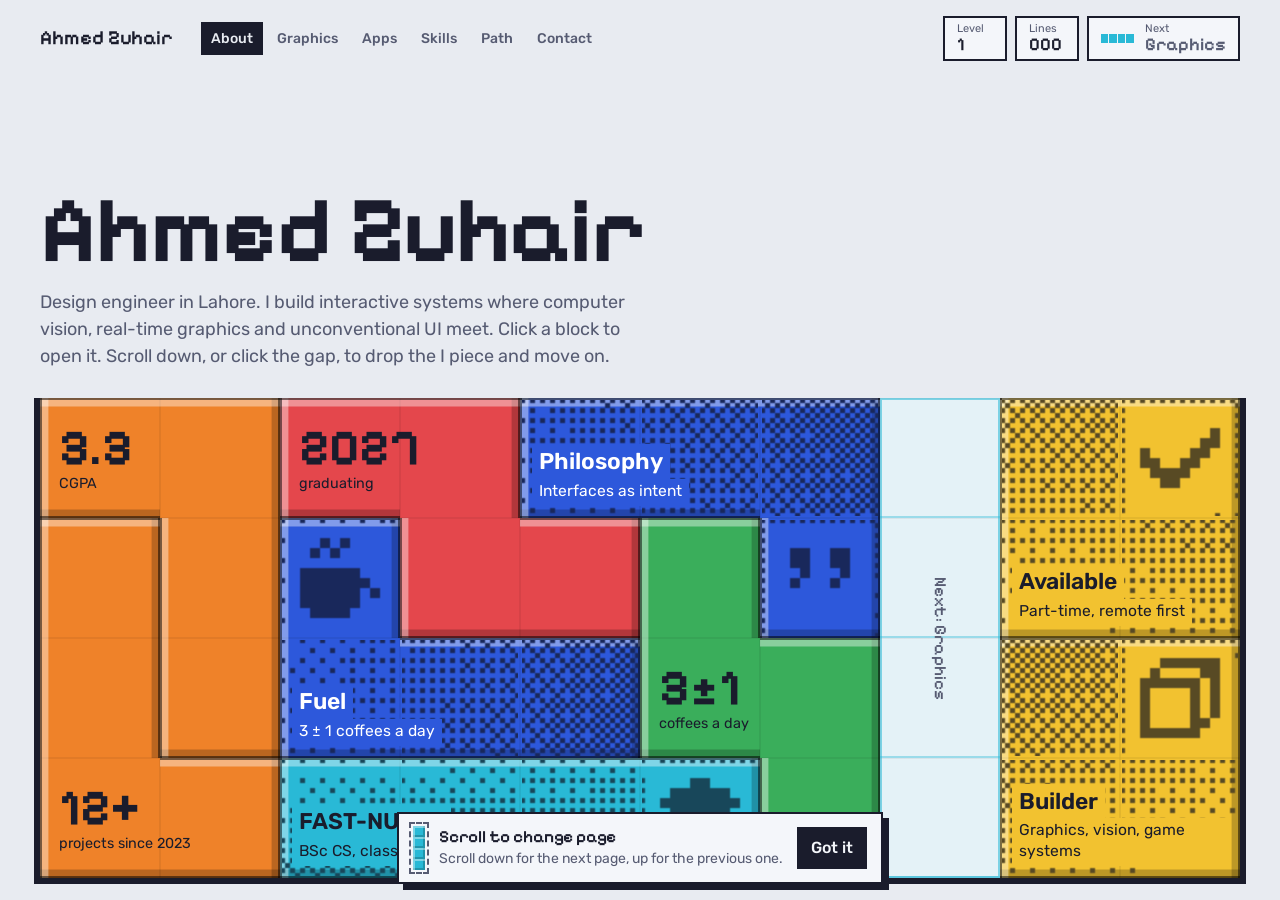
==== commit 5fc92679: "Update SOFTEC title, Dean's List semesters and launch status Co-Authored-By: Claude Opus 5.5 <norepl" ====
--- a/index.html
+++ b/index.html
@@ -241,13 +241,13 @@
 const PAGES = [
   { name:'About', extras:[{n:'12+', l:'projects since 2023'},{n:'3.3', l:'CGPA'},{n:'3±1', l:'coffees a day'},{n:'2027', l:'graduating'},{n:'UTC+5', l:'Lahore time'}], title:'Ahmed Zuhair', lede:'Design engineer in Lahore. I build interactive systems where computer vision, real-time graphics and unconventional UI meet. Click a block to open it. Scroll down, or click the gap, to drop the I piece and move on.', items:[
     {t:'Builder', s:'Graphics, vision, game systems', icon:'cube', b:'Final-year CS student at FAST-NUCES Lahore, building where real-time graphics, computer vision and game systems meet. My work tends to live where the digital pretends to be physical: horde-defense games, voice agents that negotiate on your behalf, and web experiences that treat the browser like a stage for spatial interfaces.', tags:['Three.js','WebGL','Unity','Roblox','OpenCV','C++']},
-    {t:'FAST-NUCES', s:'BSc CS, class of 2027', icon:'cap', b:'BSc Computer Science, 2023 to 2027 (expected), CGPA 3.3. Dean\'s List in my first semester. My final-year project benchmarks feed-forward 3D Gaussian Splatting.', tags:['OOP','DSA','HCI','Automata','Android']},
+    {t:'FAST-NUCES', s:'BSc CS, class of 2027', icon:'cap', b:'BSc Computer Science, 2023 to 2027 (expected), CGPA 3.3. Dean\'s List in my first and sixth semesters. My final-year project benchmarks feed-forward 3D Gaussian Splatting.', tags:['OOP','DSA','HCI','Automata','Android']},
     {t:'Available', s:'Part-time, remote first', icon:'check', b:'Open to part-time and freelance work alongside my degree. Remote first; on-site works if it\'s in Lahore. Two weeks\' notice.', links:[{label:'Email me', href:'mailto:irfy2k1@outlook.com'}]},
     {t:'Fuel', s:'3 ± 1 coffees a day', icon:'coffee', b:'Three coffees a day, give or take one. The rest of the time I\'m reverse-engineering whichever portfolio I was most recently jealous of.'},
     {t:'Philosophy', s:'Interfaces as intent', icon:'quote', b:'"The best interfaces don\'t ask the user to think about the interface. They feel like an extension of intent: direct, physical, almost rude in how immediate they are."'},
   ]},
   { name:'Graphics', extras:[{n:'130', l:'spell cards'},{n:'GLSL', l:'custom shaders'},{n:'03', l:'splat models tested'},{n:'02', l:'live 3D sites'},{n:'C#', l:'Unity combat'}], title:'Graphics & games', lede:'Games, engines and 3D on the web. Five picks from 12+ projects since 2023.', items:[
-    {t:'Walls Were Built to Fall', shot:'walls', s:'Co-op horde defense, Roblox', icon:'sword', b:'A co-op horde-defense roguelite FPS on Roblox, a fan-made homage built from scratch. Hold a castle wall against a demon horde: build towers and traps, draft from 130 spell cards with evolutions, mutations and combos, and carry progress between runs. Every model is built procedurally from Roblox primitives.', tags:['Roblox','Luau','Roguelite','Multiplayer']},
+    {t:'Walls Were Built to Fall', shot:'walls', s:'Co-op horde defense, Roblox', icon:'sword', b:'A co-op horde-defense roguelite FPS on Roblox, a fan-made homage built from scratch. Hold a castle wall against a demon horde: build towers and traps, draft from 130 spell cards with evolutions, mutations and combos, and carry progress between runs. Launching publicly on Roblox soon; the code stays closed source. Every model is built procedurally from Roblox primitives.', tags:['Roblox','Luau','Roguelite','Multiplayer']},
     {t:'Riposte', shot:'riposte', s:'2D parry combat, Unity', icon:'sword', b:'A fast 2D parry-combat game built from scratch in Unity. Custom hitbox detection, frame-perfect deflect timing and a souls-inspired start menu. Land a parry and goblins stun with a blue flash; their numbers grow the longer you survive.', tags:['Unity','C#','Combat AI','Game design'], links:[{label:'View code', href:GH + '/2d-Game'}]},
     {t:'Voxl v1', s:'3D web portfolio, Three.js', shot:'voxl', icon:'cube', b:'An interactive 3D portfolio with custom GLSL shaders, runtime mesh deformation and scroll-driven camera choreography. Includes a voxel sandbox that extrudes pixel drawings into Three.js geometry.', tags:['Three.js','GLSL','JavaScript'], links:[{label:'Open live site', href:'https://voxl-portfolio.vercel.app'},{label:'View code', href:GH + '/Voxl-Portfolio'}]},
     {t:'FabricOS', shot:'fabric', s:'3D fabric customiser', icon:'shirt', b:'A browser-based 3D customiser for designing and previewing fabric products in real time.', tags:['JavaScript','3D','Web'], links:[{label:'Open live site', href:'https://customizer-three.vercel.app'},{label:'View code', href:GH + '/Customizer'}]},
@@ -255,7 +255,7 @@
   ]},
   { name:'Apps', extras:[{n:'Voice', l:'AI agents'},{n:'1 mo', l:'store, end to end'},{n:'ffmpeg', l:'video renders'},{n:'Expo', l:'React Native'},{n:'Next.js', l:'AI dashboard'}], title:'AI, apps & client work', lede:'Voice agents, automation, mobile apps and a paid storefront.', items:[
     {t:'The Negotiator', shot:'negotiator', s:'AI voice agent, HackNation', icon:'phone', b:'Built at HackNation, an international AI hackathon. Voice agents call property dealers in Pakistan, pull itemised rent quotes out of live conversation, compare the bids and hand back a ranked report. Every figure carries a transcript citation, like [Call 3, Line 41], so any claim traces to the exact line of the exact call.', tags:['Voice agents','AI','Hackathon'], links:[{label:'Open live site', href:'https://negotiator-frontend-iota.vercel.app/'}]},
-    {t:'SCNT Studio', s:'Paid client store, WooCommerce', icon:'bottle', b:'A complete WooCommerce storefront for a perfume brand, built end to end in June 2026 as paid client work: product catalog and variants, checkout, a customised responsive theme and on-page SEO.', tags:['WordPress','WooCommerce','SEO','Client work']},
+    {t:'SCNT Studio', s:'Paid client store, WooCommerce', icon:'bottle', b:'A complete WooCommerce storefront for a perfume brand, built end to end in June 2026 as paid client work: product catalog and variants, checkout, a customised responsive theme and on-page SEO. Launching at scnt.studio this month.', tags:['WordPress','WooCommerce','SEO','Client work']},
     {t:'Shorts Pipeline', s:'Automated YouTube Shorts', icon:'clapper', b:'Generates and uploads original vertical Shorts end to end: script, narration, word-by-word captions, background, render and YouTube upload. Built around copyright safety: every ingredient is generated or licensed, and each video ships with a manifest of its sources.', tags:['Python','ffmpeg','Claude','YouTube API']},
     {t:'ClinicalHub', s:'Clinic app, React Native', icon:'cross', b:'A clinic-management mobile app built with Expo and React Native. Appointments, chat, prescriptions, documents and finances, backed by Firebase Auth and Realtime Database, with push reminders.', tags:['TypeScript','Expo','React Native','Firebase','NativeWind'], links:[{label:'View code', href:GH + '/ClinicalHub'}]},
     {t:'Daylight', s:'AI daily dashboard', icon:'sun', b:'A minimal AI-powered daily dashboard. Track mood, tasks and finances; get mood suggestions from your notes and task ideas that fit how you feel.', tags:['Next.js','TypeScript','Tailwind','AI'], links:[{label:'Open live site', href:'https://daylight-lime-omega.vercel.app'},{label:'View code', href:GH + '/Daylight'}]},
@@ -268,11 +268,11 @@
     {t:'Coursework', s:'OOP, DSA, HCI, Automata', icon:'book', b:'The foundation from FAST-NUCES.', tags:['OOP','Data structures','Algorithms','Automata','HCI','Android']},
   ]},
   { name:'Path', extras:[{n:'05', l:'entries'},{n:'03', l:'years'},{n:'2nd', l:'speed programming'},{n:'2 mo', l:'Odoo internship'},{n:'2027', l:'graduating'}], title:'The path', lede:'Five entries from 2023 to now. Each block carries its date.', items:[
-    {t:'Head of AI', s:'SOFTEC 2026, Jan to now', icon:'trophy', b:'Leading the campus-wide AI coding competition at SOFTEC, FAST-NUCES: judging criteria, problem authoring and contestant logistics. Also Deputy Head of Food Court, coordinating vendors and managing volunteers.', tags:['Leadership','AI','Ops']},
+    {t:'Head of AI', s:'AI Competition, SOFTEC 2026', icon:'trophy', b:'Head of the AI Competition at SOFTEC 2026, January to now. I lead the campus-wide AI coding competition at SOFTEC, FAST-NUCES: judging criteria, problem authoring and contestant logistics. Also Deputy Head of Food Court, coordinating vendors and managing volunteers.', tags:['Leadership','AI','Ops']},
     {t:'Freelance', s:'SCNT Studio, Jun 2026', icon:'bottle', b:'Paid client work: designed, built and launched a WooCommerce storefront for a perfume brand, end to end in one month.', tags:['WooCommerce','SEO','Client work']},
     {t:'Runner-up', s:'Speed Programming, Nov 2024', icon:'medal', b:'Second place in FAST\'s campus-wide speed-programming contest, covering data structures, graph theory and dynamic programming.', tags:['Algorithms','DSA']},
     {t:'SWE Intern', s:'Mediod Consulting, Jul 2024', icon:'case', b:'July to August 2024, Multan. Customised Odoo ERP modules to encode complex client business logic into automated workflows, and turned agile sprint requirements into production systems.', tags:['Odoo','Python','Agile','ERP']},
-    {t:'Dean\'s List', s:'FAST-NUCES, first semester', icon:'star', b:'Recognised for academic standing in my first semester of Computer Science.', tags:['Honors']},
+    {t:'Dean\'s List', s:'1st and 6th semesters', icon:'star', b:'Dean\'s List twice at FAST-NUCES, in my first and sixth semesters of Computer Science.', tags:['Honors']},
   ]},
   { name:'Contact', extras:[{n:'2 wks', l:'notice'},{n:'UTC+5', l:'time zone'},{n:'Now', l:'open to work'},{n:'02', l:'GitHub accounts'},{n:'Lahore', l:'or remote'}], title:'Open channel', lede:'Email is fastest. I\'m on UTC+5.', items:[
     {t:'Email', s:'irfy2k1@outlook.com', icon:'mail', b:'Best for roles, projects or anything on this site.', links:[{label:'Write an email', href:'mailto:irfy2k1@outlook.com'}]},
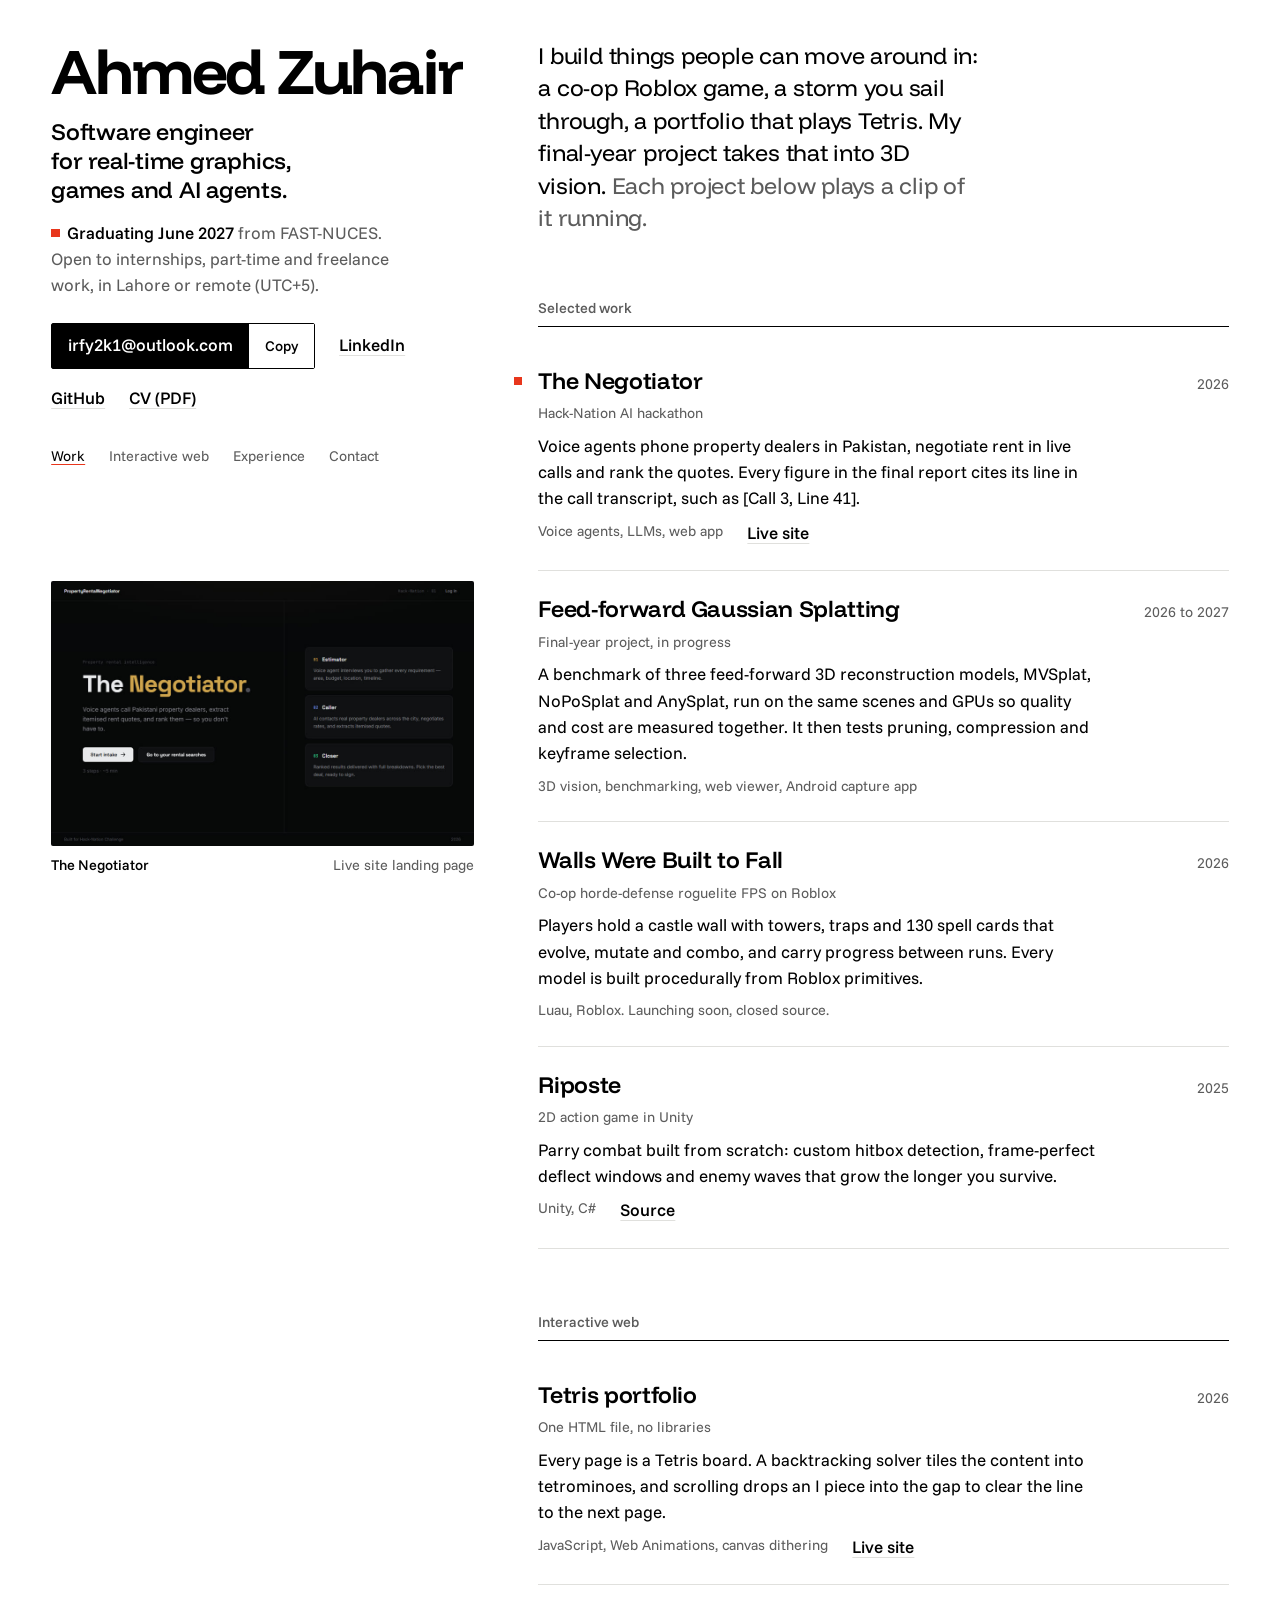
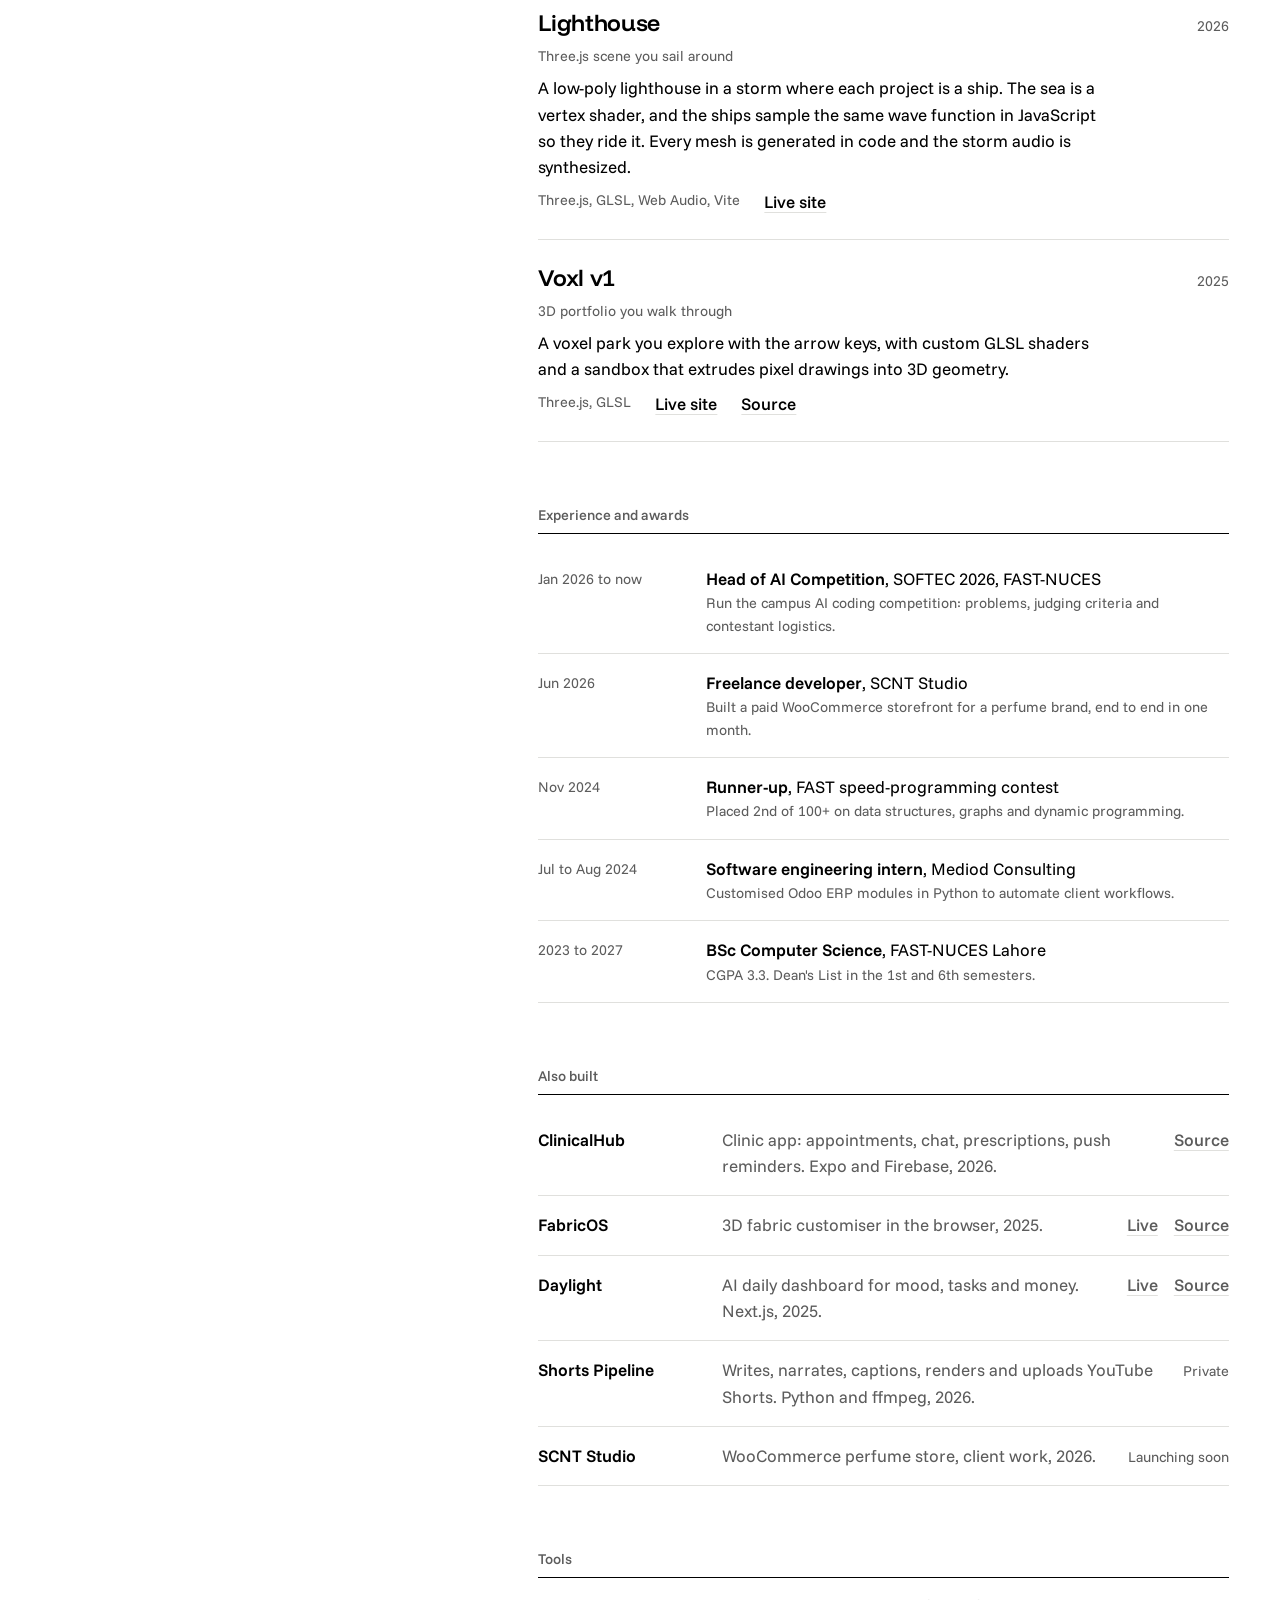
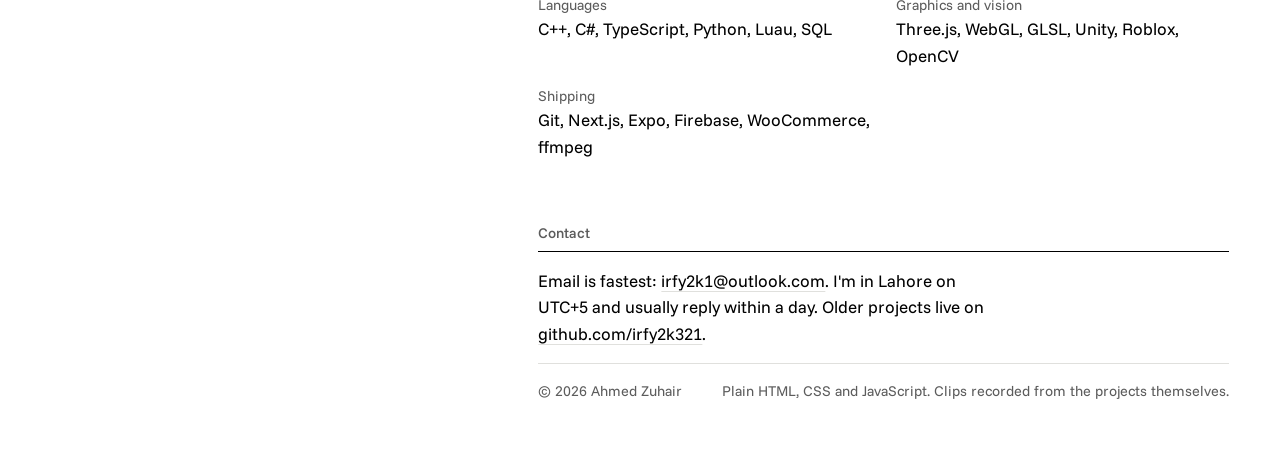
==== commit 7722434a: "Make the hub the home page; move Tetris to /tetris, add Lighthouse and CV" ====
--- a/index.html
+++ b/index.html
@@ -1,747 +1,343 @@
-<!doctype html><html lang="en"><head><meta charset="utf-8"><meta name="viewport" content="width=device-width,initial-scale=1,viewport-fit=cover"><title>Ahmed Zuhair Portfolio</title>
-<meta name="description" content="A portfolio where every section is a stack of tetrominoes. Clear the lines to move to the next page.">
+<!doctype html>
+<html lang="en">
+<head>
+<meta charset="utf-8">
+<meta name="viewport" content="width=device-width, initial-scale=1, viewport-fit=cover">
+<title>Ahmed Zuhair</title>
+<meta name="description" content="Ahmed Zuhair, software engineer graduating June 2027. Real-time graphics, games and AI agents, built end to end.">
+<meta property="og:type" content="website">
+<meta property="og:title" content="Ahmed Zuhair, software engineer">
+<meta property="og:description" content="Real-time graphics, games and AI agents. Final-year CS at FAST-NUCES, graduating June 2027.">
+<meta property="og:image" content="https://irfy2k.github.io/media/lighthouse.jpg">
+<meta property="og:url" content="https://irfy2k.github.io/">
+<meta name="twitter:card" content="summary_large_image">
+<link rel="icon" href="data:image/svg+xml,%3Csvg xmlns='http://www.w3.org/2000/svg' viewBox='0 0 32 32'%3E%3Crect width='32' height='32' fill='%23000'/%3E%3Crect x='6' y='6' width='9' height='20' fill='%23fff'/%3E%3Crect x='17' y='17' width='9' height='9' fill='%23E8361C'/%3E%3C/svg%3E">
+<script type="application/ld+json">{"@context":"https://schema.org","@type":"Person","name":"Ahmed Zuhair","jobTitle":"Software engineer","email":"mailto:irfy2k1@outlook.com","address":{"@type":"PostalAddress","addressLocality":"Lahore","addressCountry":"PK"},"alumniOf":"FAST-NUCES","sameAs":["https://github.com/irfy2k","https://www.linkedin.com/in/ahmedzuhairbaig"]}</script>
 <link rel="preconnect" href="https://fonts.googleapis.com">
 <link rel="preconnect" href="https://fonts.gstatic.com" crossorigin>
-<link href="https://fonts.googleapis.com/css2?family=Pixelify+Sans:wght@400..700&family=Rubik:wght@400;500;600&display=swap" rel="stylesheet">
+<link rel="stylesheet" href="https://fonts.googleapis.com/css2?family=Funnel+Display:wght@500;700&family=Funnel+Sans:ital,wght@0,400;0,500;0,600;1,400&display=swap">
+</head>
+<body>
 <style>
+/* Two columns on wide screens: a sticky rail holding identity, contact and a preview monitor,
+   beside a scrolling index of work. The monitor plays whichever project is hovered or centred.
+   Single theme on purpose: white paper, black type, one red taken from the lighthouse. */
 :root{
-  --bg:#E8EBF1; --well:#F4F6FA; --grid:rgba(26,28,44,.07); --ink:#1A1C2C; --muted:#565B72; --wall:#1A1C2C;
-  --I:#29B9D6; --O:#F2C230; --T:#8A4CC4; --S:#3AAE5B; --Z:#E4474C; --J:#2D58DB; --L:#EF8229;
-  --on-light:#1A1C2C; --on-dark:#FFFFFF; --on-wall:#F4F6FA;
-  --cell:64px; --cols:10; --rows:4;
+  --bg:#FFFFFF; --well:#F1F1EF; --text:#000000; --muted:#5C5C5C; --border:#E0E0DD; --accent:#E8361C; --accent-text:#C42A12;
+  --display:"Funnel Display","Helvetica Neue",Arial,sans-serif;
+  --body:"Funnel Sans","Helvetica Neue",Arial,sans-serif;
+  --step--1:clamp(.83rem,.8rem + .15vw,.9rem); --step-0:clamp(1rem,.96rem + .2vw,1.0625rem);
+  --step-1:clamp(1.2rem,1.1rem + .5vw,1.45rem); --step-3:clamp(2.6rem,1.9rem + 2.6vw,4rem);
+  --space-1:.25rem; --space-2:.5rem; --space-3:1rem; --space-4:1.5rem; --space-5:2.5rem; --space-6:4rem;
+  --radius:2px; --ease:cubic-bezier(.2,0,0,1); --dur:200ms;
   color-scheme:light;
 }
-@media (prefers-color-scheme:dark){
-  :root:not([data-theme="light"]){ --bg:#12152A; --well:#191D36; --grid:rgba(236,238,247,.06); --ink:#ECEEF7; --muted:#9CA2C0; --wall:#3A4170; color-scheme:dark; }
+*{box-sizing:border-box}
+html{scroll-behavior:smooth}
+body{margin:0;background:var(--bg);color:var(--text);font:400 var(--step-0)/1.55 var(--body);-webkit-font-smoothing:antialiased;font-variant-numeric:tabular-nums}
+a{color:inherit;text-decoration:underline;text-decoration-color:var(--border);text-decoration-thickness:1px;text-underline-offset:.22em;transition:text-decoration-color var(--dur) var(--ease)}
+a:hover{text-decoration-color:var(--accent)}
+:focus-visible{outline:2px solid var(--accent);outline-offset:3px}
+h1,h2,h3,p,ul,ol,dl,dd,figure{margin:0;padding:0}
+ul,ol{list-style:none}
+.skip{position:absolute;left:var(--space-3);top:-100px;background:var(--text);color:var(--bg);padding:var(--space-2) var(--space-3);z-index:2}
+.skip:focus{top:var(--space-3)}
+
+.page{max-width:1440px;margin:0 auto;padding-inline:clamp(16px,4vw,56px);display:grid;grid-template-columns:minmax(0,1fr)}
+@media (min-width:1024px){.page{grid-template-columns:minmax(0,38fr) minmax(0,62fr);column-gap:clamp(40px,5vw,88px)}}
+
+/* Rail */
+.rail{display:flex;flex-direction:column;gap:var(--space-4);padding-block:var(--space-5) var(--space-4)}
+@media (min-width:1024px){.rail{position:sticky;top:0;height:100vh;height:100dvh;padding-block:var(--space-5) var(--space-4)}}
+h1{font:700 var(--step-3)/.95 var(--display);letter-spacing:-.035em}
+.role{font:500 var(--step-1)/1.25 var(--display);letter-spacing:-.01em;margin-top:var(--space-3);max-width:22ch;text-wrap:balance}
+.status{color:var(--muted);margin-top:var(--space-3);max-width:40ch}
+.status b{font-weight:500;color:var(--text)}
+.status i{display:inline-block;width:.5em;height:.5em;background:var(--accent);margin-right:.45em;vertical-align:.08em;font-style:normal}
+.contact{display:flex;flex-wrap:wrap;align-items:center;gap:var(--space-2) var(--space-4)}
+.mail{display:inline-flex;align-items:stretch;border:1px solid var(--text);border-radius:var(--radius)}
+.mail a{display:flex;align-items:center;min-height:44px;padding:0 var(--space-3);font-weight:500;text-decoration:none;background:var(--text);color:var(--bg)}
+.mail a:hover{background:var(--accent-text)}
+.mail button{font:500 var(--step--1) var(--body);border:0;background:var(--bg);color:var(--text);padding:0 var(--space-3);min-height:44px;min-width:64px;cursor:pointer}
+.mail button:hover{color:var(--accent-text)}
+.contact > a{font-weight:500;min-height:44px;display:inline-flex;align-items:center}
+.secnav{display:flex;gap:var(--space-4);font-size:var(--step--1);color:var(--muted)}
+.secnav a{text-decoration:none;min-height:24px;display:inline-flex;align-items:center}
+.secnav a[aria-current="true"]{color:var(--text);text-decoration:underline;text-decoration-color:var(--accent)}
+
+.monitor{display:none;margin-top:auto}
+@media (min-width:1024px){.monitor{display:grid;gap:var(--space-2)}}
+.screen{position:relative;aspect-ratio:16/10;background:var(--well);border-radius:var(--radius);overflow:hidden}
+.screen > *{position:absolute;inset:0;width:100%;height:100%;object-fit:cover;transition:opacity var(--dur) var(--ease)}
+.screen .off{opacity:0}
+.screen svg{object-fit:contain;padding:6%}
+.cap{font-size:var(--step--1);color:var(--muted);display:flex;justify-content:space-between;gap:var(--space-3)}
+.cap b{font-weight:500;color:var(--text)}
+@media (min-width:1024px) and (max-height:760px){.monitor{display:none}}
+
+/* Index */
+main{padding-block:var(--space-5) var(--space-6);display:grid;gap:var(--space-6);min-width:0}
+section{display:grid;gap:var(--space-3);scroll-margin-top:var(--space-4)}
+h2{font:500 var(--step--1)/1.3 var(--body);color:var(--muted);padding-bottom:var(--space-2);border-bottom:1px solid var(--text)}
+.about{font:400 var(--step-1)/1.4 var(--display);letter-spacing:-.01em;max-width:34ch;text-wrap:pretty}
+.about em{font-style:normal;color:var(--muted)}
+
+.work > li{display:grid;gap:var(--space-2);padding-block:var(--space-4);border-bottom:1px solid var(--border);position:relative}
+.work h3{font:600 var(--step-1)/1.2 var(--display);letter-spacing:-.015em;display:flex;align-items:baseline;justify-content:space-between;gap:var(--space-3)}
+.work h3 small{font:400 var(--step--1) var(--body);color:var(--muted);letter-spacing:0;white-space:nowrap}
+.work h3::before{content:"";position:absolute;left:calc(-1 * var(--space-4));top:calc(var(--space-4) + .45em);width:8px;height:8px;background:var(--accent);opacity:0;transition:opacity var(--dur) var(--ease)}
+.work > li.on h3::before{opacity:1}
+.ctx{font-size:var(--step--1);color:var(--muted)}
+.desc{max-width:62ch}
+.meta{display:flex;flex-wrap:wrap;gap:var(--space-1) var(--space-4);font-size:var(--step--1);color:var(--muted)}
+.meta a{color:var(--text);font-weight:500;font-size:var(--step-0)}
+.inline{aspect-ratio:16/10;background:var(--well);border-radius:var(--radius);overflow:hidden;margin-bottom:var(--space-2)}
+.inline img,.inline video{width:100%;height:100%;object-fit:cover;display:block}
+.inline.diagram{display:grid;place-items:center;padding:6%}
+@media (min-width:1024px){.inline,.inline.diagram{display:none}}
+/* Phones: work first so a project is on screen without scrolling; the section links are not needed in one column. */
+@media (max-width:1023.98px){.secnav{display:none}#work{order:-1}main{padding-top:var(--space-4)}}
+
+.exp > li{display:grid;grid-template-columns:9rem minmax(0,1fr);gap:var(--space-1) var(--space-4);padding-block:var(--space-3);border-bottom:1px solid var(--border)}
+.exp .when{color:var(--muted);font-size:var(--step--1);padding-top:.15em}
+.exp b{font-weight:600}
+.exp p{color:var(--muted);font-size:var(--step--1)}
+.also > li{display:grid;grid-template-columns:10rem minmax(0,1fr) auto;gap:var(--space-1) var(--space-4);padding-block:var(--space-3);border-bottom:1px solid var(--border);align-items:baseline}
+.also b{font-weight:600}
+.also span{color:var(--muted)}
+.also .go{display:flex;gap:var(--space-3);font-weight:500;white-space:nowrap}
+.also .go em{font-style:normal;color:var(--muted);font-weight:400;font-size:var(--step--1)}
+@media (max-width:640px){
+  .exp > li{grid-template-columns:minmax(0,1fr)}
+  .also > li{grid-template-columns:minmax(0,1fr) auto}
+  .also span{grid-column:1/-1;grid-row:2}
 }
-:root[data-theme="dark"]{ --bg:#12152A; --well:#191D36; --grid:rgba(236,238,247,.06); --ink:#ECEEF7; --muted:#9CA2C0; --wall:#3A4170; color-scheme:dark; }
-
-[data-type="I"]{--pc:var(--I);--pt:var(--on-light)}
-[data-type="O"]{--pc:var(--O);--pt:var(--on-light)}
-[data-type="T"]{--pc:var(--T);--pt:var(--on-dark)}
-[data-type="S"]{--pc:var(--S);--pt:var(--on-light)}
-[data-type="Z"]{--pc:var(--Z);--pt:var(--on-light)}
-[data-type="J"]{--pc:var(--J);--pt:var(--on-dark)}
-[data-type="L"]{--pc:var(--L);--pt:var(--on-light)}
-
-*{box-sizing:border-box}
-[hidden]{display:none!important}
-html,body{overscroll-behavior-y:none}
-body{margin:0;background:var(--bg);color:var(--ink);font:400 16px/1.5 Rubik,system-ui,sans-serif;overflow-x:clip}
-button{font:inherit;color:inherit}
-:focus-visible{outline:3px solid var(--ink);outline-offset:2px}
-
-.wrap{width:calc(var(--cols) * var(--cell));margin-inline:auto;min-height:100dvh;display:flex;flex-direction:column}
-
-/* HUD */
-.hud{display:flex;flex-wrap:wrap;align-items:center;gap:10px 28px;padding:16px 0 8px}
-.brand{font:600 20px/1 "Pixelify Sans",monospace;margin:0}
-.hud nav{flex:1 1 auto;min-width:0}
-.hud ul{display:flex;flex-wrap:wrap;gap:4px;margin:0;padding:0;list-style:none}
-.hud nav button{background:none;border:0;padding:6px 10px;font-size:14px;font-weight:500;color:var(--muted);cursor:pointer;white-space:nowrap}
-.hud nav button:hover{color:var(--ink)}
-.hud nav button[aria-current]{background:var(--ink);color:var(--bg)}
-.stats{display:flex;align-items:stretch;gap:8px;margin-left:auto}
-.stat,.next{display:flex;flex-direction:column;justify-content:center;padding:4px 12px;border:2px solid var(--wall);background:var(--well);min-width:64px}
-.stat span,.next span{font-size:11px;color:var(--muted);line-height:1.2}
-.stat b,.next b{font:600 18px/1.1 "Pixelify Sans",monospace}
-.next{cursor:pointer;text-align:left;flex-direction:row;align-items:center;gap:10px}
-.next:hover{border-color:var(--I)}
-.next .mini{width:34px;height:9px;flex:none;background:repeating-linear-gradient(90deg,var(--I) 0 7.5px,transparent 7.5px 8.5px)}
-
-/* Intro */
-/* Spare height goes above the title, so the intro text sits right on top of the board. */
-.intro{flex:1 0 auto;display:flex;flex-direction:column;justify-content:flex-end;padding:clamp(16px,4vh,48px) 0 28px;position:relative;z-index:1}
-h1{font:700 clamp(40px,calc(var(--cell) * .78),104px)/.95 "Pixelify Sans",monospace;margin:0 0 14px;letter-spacing:-.01em;text-wrap:balance}
-.lede{max-width:54ch;color:var(--muted);margin:0;font-size:clamp(15px,calc(var(--cell) * .15),18px)}
-
-/* Board */
-.board{position:relative;z-index:2;height:calc(var(--rows) * var(--cell));margin-bottom:22px;
-  background-color:var(--well);
-  background-image:linear-gradient(var(--grid) 1px,transparent 1px),linear-gradient(90deg,var(--grid) 1px,transparent 1px);
-  background-size:var(--cell) var(--cell);
-  box-shadow:-6px 0 0 var(--wall),6px 0 0 var(--wall),0 6px 0 var(--wall),-6px 6px 0 var(--wall),6px 6px 0 var(--wall)}
-
-/* The gap shows a ghost I piece: Tetris's landing preview, one outlined cell per row. */
-.slot{position:absolute;left:calc(var(--c) * var(--cell));top:0;width:var(--cell);height:100%;
-  border:0;cursor:pointer;display:grid;place-items:center;color:var(--muted);
-  background-color:color-mix(in srgb,var(--I) 8%,transparent);
-  background-image:linear-gradient(to bottom,transparent calc(var(--cell) - 2px),color-mix(in srgb,var(--I) 40%,transparent) 0);
-  background-size:100% var(--cell);
-  box-shadow:inset 0 0 0 2px color-mix(in srgb,var(--I) 55%,transparent)}
-.slot span{writing-mode:vertical-rl;font:500 clamp(12px,calc(var(--cell) * .15),17px)/1 "Pixelify Sans",monospace;white-space:nowrap}
-.slot:hover{background-color:color-mix(in srgb,var(--I) 22%,transparent);color:var(--ink)}
-.slot:focus-visible{outline:3px solid var(--ink);outline-offset:-3px}
-/* Idle: after 8s without input the ghost pulses to point at the way forward. */
-.board.idle .slot{animation:ghost-pulse 1.8s ease-in-out infinite}
-@keyframes ghost-pulse{50%{background-color:color-mix(in srgb,var(--I) 28%,transparent);color:var(--ink)}}
-@media (prefers-reduced-motion:reduce){.board.idle .slot{animation:none}}
-
-.piece{position:absolute;left:calc(var(--c) * var(--cell));top:calc(var(--r) * var(--cell));
-  width:calc(var(--w) * var(--cell));height:calc(var(--h) * var(--cell));
-  pointer-events:none;background:none;border:0;padding:0;z-index:1;translate:0 0;transition:translate .12s,filter .12s}
-.cell{position:absolute;left:calc(var(--x) * var(--cell));top:calc(var(--y) * var(--cell));width:var(--cell);height:var(--cell);
-  background:var(--pc);pointer-events:auto;--b:calc(var(--cell) * .07);
-  /* --et/--el/--eb/--er are 1 where the cell sits on the piece's outer edge: dark rim, then bevel. */
-  box-shadow:
-    inset 0 calc(var(--et) * 2px) 0 rgba(0,0,0,.5), inset calc(var(--el) * 2px) 0 0 rgba(0,0,0,.5),
-    inset 0 calc(var(--eb) * -2px) 0 rgba(0,0,0,.5), inset calc(var(--er) * -2px) 0 0 rgba(0,0,0,.5),
-    inset 0 calc(var(--et) * var(--b)) 0 rgba(255,255,255,.4), inset calc(var(--el) * var(--b)) 0 0 rgba(255,255,255,.4),
-    inset 0 calc(var(--eb) * var(--b) * -1) 0 rgba(0,0,0,.22), inset calc(var(--er) * var(--b) * -1) 0 0 rgba(0,0,0,.22),
-    inset 0 0 0 .5px rgba(0,0,0,.12)}
-button.piece .cell{cursor:pointer}
-button.piece:hover{translate:0 -3px;filter:drop-shadow(0 5px 0 rgba(0,0,0,.25))}
-button.piece:focus-visible{outline:none;filter:drop-shadow(3px 0 0 var(--ink)) drop-shadow(-3px 0 0 var(--ink)) drop-shadow(0 3px 0 var(--ink)) drop-shadow(0 -3px 0 var(--ink))}
-
-.label{position:absolute;left:calc(var(--x) * var(--cell));top:calc(var(--y) * var(--cell));
-  width:calc(var(--lw) * var(--cell));height:calc(var(--lh) * var(--cell));padding:calc(var(--cell) * .16);
-  display:flex;flex-direction:column;gap:4px;color:var(--pt);text-align:left;overflow:hidden;pointer-events:none}
-.label b{font:600 max(13px,calc(var(--cell) * .19))/1.25 Rubik,sans-serif;flex:none;display:-webkit-box;-webkit-box-orient:vertical;-webkit-line-clamp:var(--tl,1);overflow:hidden}
-.label small{font-size:max(11.5px,calc(var(--cell) * .13));line-height:1.3;overflow-wrap:anywhere;display:-webkit-box;-webkit-box-orient:vertical;-webkit-line-clamp:var(--clamp,2);overflow:hidden}
-
-/* Project screenshot: a 1-bit dither mask painted in a dark shade of the piece colour, continuous across cells. */
-.piece[data-shot] .cell::before{content:"";position:absolute;inset:2px;background:color-mix(in srgb,var(--pc) 32%,#10121F);
-  -webkit-mask:var(--img) no-repeat;mask:var(--img) no-repeat;
-  -webkit-mask-size:calc(var(--iw) * var(--cell)) calc(var(--ih) * var(--cell));mask-size:calc(var(--iw) * var(--cell)) calc(var(--ih) * var(--cell));
-  -webkit-mask-position:calc((var(--ix) - var(--x)) * var(--cell) - 2px) calc((var(--iy) - var(--y)) * var(--cell) - 2px);
-  mask-position:calc((var(--ix) - var(--x)) * var(--cell) - 2px) calc((var(--iy) - var(--y)) * var(--cell) - 2px)}
-.piece[data-shot] .label{justify-content:flex-end;gap:0;padding:calc(var(--cell) * .1)}
-/* Over art, text sits on solid strips of the piece colour. */
-/* Vertical spacing is border, not padding: overflow clips inside the border, so a clamped line never peeks out. */
-.piece[data-shot] .label > *{align-self:flex-start;max-width:100%;background:var(--pc);padding:0 7px;border-block:2px solid var(--pc)}
-.piece[data-shot] .label b{border-top-width:4px}
-.piece[data-shot] .label > :last-child{border-bottom-width:5px}
-.piece[data-shot] .label .meter{border-block-width:3px}
-/* Filler pieces carry a stat: a big number and a short label. */
-.stat-fill{justify-content:center;gap:2px}
-.stat-fill b{display:block;font:700 calc(var(--fs) * var(--cell))/1 "Pixelify Sans",monospace;white-space:nowrap}
-.stat-fill small{font-size:max(11px,calc(var(--cell) * .12));line-height:1.25}
-.stat-fill.vert{writing-mode:vertical-rl;justify-content:flex-start;align-items:center}
-.meter{display:flex;gap:2px}
-.meter i{width:calc(var(--cell) * .085);height:calc(var(--cell) * .085);min-width:5px;min-height:5px;background:currentColor;opacity:.25}
-.meter i.on{opacity:1}
-
-.banner{position:absolute;inset:0;display:grid;place-items:center;pointer-events:none;z-index:3;
-  font:700 clamp(36px,calc(var(--cell) * .9),120px)/1 "Pixelify Sans",monospace;color:var(--ink);text-shadow:4px 4px 0 var(--I)}
-
-/* Pause menu: opening a block pauses the game and shows an item-inspect screen. */
-.pause{border:2px solid var(--wall);padding:0;width:min(760px,calc(100vw - 32px));max-height:calc(100dvh - 32px);overflow:auto;
-  background:var(--well);color:var(--ink);box-shadow:8px 8px 0 var(--wall)}
-.pause::backdrop{background:rgba(18,21,42,.6)}
-.p-bar{display:flex;justify-content:space-between;gap:12px;padding:8px 18px;background:var(--wall);color:var(--on-wall);font:600 16px/1.3 "Pixelify Sans",monospace}
-.p-grid{display:grid;grid-template-columns:200px minmax(0,1fr);gap:24px;padding:22px 22px 10px}
-.p-art{position:relative;aspect-ratio:1;background:var(--pc);color:var(--pt);display:grid;place-items:center;
-  box-shadow:inset 0 0 0 2px rgba(0,0,0,.5),inset 8px 8px 0 rgba(255,255,255,.35),inset -8px -8px 0 rgba(0,0,0,.2)}
-.p-art .shot{position:absolute;inset:10px;background:color-mix(in srgb,var(--pc) 32%,#10121F);
-  -webkit-mask:var(--img) center/cover no-repeat;mask:var(--img) center/cover no-repeat}
-.p-info h2{font:700 34px/1.05 "Pixelify Sans",monospace;margin:0 0 6px;text-wrap:balance}
-.p-sub{margin:0 0 14px;font-weight:500;color:var(--muted)}
-#d-body{margin:0 0 16px;max-width:60ch}
-.p-menu{list-style:none;margin:0;padding:10px 22px 18px;display:grid;gap:2px;border-top:2px solid var(--grid)}
-.p-menu a,.p-menu button{display:flex;align-items:center;gap:12px;width:100%;padding:6px 10px;border:0;background:none;
-  font:600 18px/1.2 "Pixelify Sans",monospace;color:var(--ink);text-decoration:none;text-align:left;cursor:pointer}
-.p-menu a::before,.p-menu button::before{content:"";flex:none;border-block:6px solid transparent;border-left:9px solid currentColor;opacity:0}
-/* One cursor only: hovering moves focus (see script), so :focus alone marks the selected row. */
-.p-menu :is(a,button):focus{outline:none;background:color-mix(in srgb,var(--pc) 22%,transparent)}
-.p-menu :is(a,button):focus::before{opacity:1;animation:blink 1s steps(1) infinite}
-/* Art shows whole at its own aspect ratio, beside the text so the menu fits without scrolling. */
-.pause .p-grid{grid-template-columns:minmax(0,1.1fr) minmax(0,1fr);align-items:start}
-.pause .p-art{aspect-ratio:var(--a);height:auto;width:100%}
-.pause .p-art .shot{-webkit-mask-size:contain;mask-size:contain}
-@media (max-width:560px){
-  .pause .p-grid{grid-template-columns:minmax(0,1fr)}
-  .pause .p-art{width:min(100%,calc(22dvh * var(--a)))}
+.tools{display:grid;grid-template-columns:repeat(auto-fit,minmax(14rem,1fr));gap:var(--space-3) var(--space-4)}
+.tools dt{font-size:var(--step--1);color:var(--muted)}
+.end{display:grid;gap:var(--space-3)}
+.end p{max-width:52ch}
+footer{display:flex;flex-wrap:wrap;justify-content:space-between;gap:var(--space-2) var(--space-4);font-size:var(--step--1);color:var(--muted);padding-top:var(--space-3);border-top:1px solid var(--border)}
+
+@media (prefers-reduced-motion:reduce){html{scroll-behavior:auto}*{transition:none!important}}
+</style>
+
+<a class="skip" href="#work">Skip to work</a>
+<div class="page">
+  <header class="rail">
+    <div>
+      <h1>Ahmed Zuhair</h1>
+      <p class="role">Software engineer for real-time graphics, games and AI agents.</p>
+      <p class="status"><i aria-hidden="true"></i><b>Graduating June 2027</b> from FAST-NUCES. Open to internships, part-time and freelance work, in Lahore or remote (UTC+5).</p>
+    </div>
+    <div class="contact">
+      <span class="mail"><a href="mailto:irfy2k1@outlook.com" id="email">irfy2k1@outlook.com</a><button type="button" id="copy">Copy</button></span>
+      <a href="https://www.linkedin.com/in/ahmedzuhairbaig">LinkedIn</a>
+      <a href="https://github.com/irfy2k">GitHub</a>
+      <a href="ahmed-zuhair-cv.pdf">CV (PDF)</a>
+    </div>
+    <nav class="secnav" aria-label="Sections">
+      <a href="#work">Work</a><a href="#web">Interactive web</a><a href="#experience">Experience</a><a href="#contact">Contact</a>
+    </nav>
+    <figure class="monitor" aria-hidden="true">
+      <div class="screen" id="screen">
+        <img alt="" src="media/lighthouse.jpg" class="off" id="scr-img">
+        <video muted loop playsinline preload="none" class="off" id="scr-vid"></video>
+      </div>
+      <figcaption class="cap"><b id="cap-name">Preview</b><span id="cap-note">Hover a project</span></figcaption>
+    </figure>
+  </header>
+
+  <main id="main">
+    <p class="about">I build things people can move around in: a co-op Roblox game, a storm you sail through, a portfolio that plays Tetris. My final-year project takes that into 3D vision. <em>Each project below plays a clip of it running.</em></p>
+
+    <section id="work" aria-labelledby="h-work">
+      <h2 id="h-work">Selected work</h2>
+      <ul class="work">
+        <li data-img="media/negotiator.jpg" data-note="Live site landing page">
+          <figure class="inline"><img src="media/negotiator.jpg" width="960" height="600" alt="The Negotiator landing page: voice agents call property dealers and rank the quotes" loading="lazy"></figure>
+          <h3>The Negotiator <small>2026</small></h3>
+          <p class="ctx">Hack-Nation AI hackathon</p>
+          <p class="desc">Voice agents phone property dealers in Pakistan, negotiate rent in live calls and rank the quotes. Every figure in the final report cites its line in the call transcript, such as [Call 3, Line 41].</p>
+          <p class="meta"><span>Voice agents, LLMs, web app</span><a href="https://negotiator-frontend-iota.vercel.app/">Live site</a></p>
+        </li>
+        <li data-diagram="1" data-note="How the benchmark is set up">
+          <figure class="inline diagram"></figure>
+          <h3>Feed-forward Gaussian Splatting <small>2026 to 2027</small></h3>
+          <p class="ctx">Final-year project, in progress</p>
+          <p class="desc">A benchmark of three feed-forward 3D reconstruction models, MVSplat, NoPoSplat and AnySplat, run on the same scenes and GPUs so quality and cost are measured together. It then tests pruning, compression and keyframe selection.</p>
+          <p class="meta"><span>3D vision, benchmarking, web viewer, Android capture app</span></p>
+        </li>
+        <li data-vid="media/walls.mp4" data-img="media/walls.jpg" data-note="Screenshots of the game's maps">
+          <figure class="inline"><img src="media/walls.jpg" width="960" height="600" alt="Walls Were Built to Fall: a castle wall and maps from the game" loading="lazy"></figure>
+          <h3>Walls Were Built to Fall <small>2026</small></h3>
+          <p class="ctx">Co-op horde-defense roguelite FPS on Roblox</p>
+          <p class="desc">Players hold a castle wall with towers, traps and 130 spell cards that evolve, mutate and combo, and carry progress between runs. Every model is built procedurally from Roblox primitives.</p>
+          <p class="meta"><span>Luau, Roblox. Launching soon, closed source.</span></p>
+        </li>
+        <li data-img="media/riposte.jpg" data-note="Screenshot">
+          <figure class="inline"><img src="media/riposte.jpg" width="960" height="472" alt="Riposte: a knight facing goblins in a ruined arch" loading="lazy"></figure>
+          <h3>Riposte <small>2025</small></h3>
+          <p class="ctx">2D action game in Unity</p>
+          <p class="desc">Parry combat built from scratch: custom hitbox detection, frame-perfect deflect windows and enemy waves that grow the longer you survive.</p>
+          <p class="meta"><span>Unity, C#</span><a href="https://github.com/irfy2k/2d-Game">Source</a></p>
+        </li>
+      </ul>
+    </section>
+
+    <section id="web" aria-labelledby="h-web">
+      <h2 id="h-web">Interactive web</h2>
+      <ul class="work">
+        <li data-vid="media/tetris.mp4" data-img="media/tetris.jpg" data-note="Recorded from the live site">
+          <figure class="inline"><img src="media/tetris.jpg" width="960" height="600" alt="Tetris portfolio: projects laid out as a stack of tetrominoes" loading="lazy"></figure>
+          <h3>Tetris portfolio <small>2026</small></h3>
+          <p class="ctx">One HTML file, no libraries</p>
+          <p class="desc">Every page is a Tetris board. A backtracking solver tiles the content into tetrominoes, and scrolling drops an I piece into the gap to clear the line to the next page.</p>
+          <p class="meta"><span>JavaScript, Web Animations, canvas dithering</span><a href="https://irfy2k.github.io/tetris/">Live site</a></p>
+        </li>
+        <li data-vid="media/lighthouse.mp4" data-img="media/lighthouse.jpg" data-note="Recorded from the live site">
+          <figure class="inline"><img src="media/lighthouse.jpg" width="960" height="600" alt="Lighthouse portfolio: a low-poly lighthouse and ships in a storm" loading="lazy"></figure>
+          <h3>Lighthouse <small>2026</small></h3>
+          <p class="ctx">Three.js scene you sail around</p>
+          <p class="desc">A low-poly lighthouse in a storm where each project is a ship. The sea is a vertex shader, and the ships sample the same wave function in JavaScript so they ride it. Every mesh is generated in code and the storm audio is synthesized.</p>
+          <p class="meta"><span>Three.js, GLSL, Web Audio, Vite</span><a href="https://irfy2k.github.io/lighthouse/">Live site</a></p>
+        </li>
+        <li data-vid="media/voxl.mp4" data-img="media/voxl.jpg" data-note="Recorded from the live site">
+          <figure class="inline"><img src="media/voxl.jpg" width="960" height="600" alt="Voxl: a voxel park with a fountain and a walking character" loading="lazy"></figure>
+          <h3>Voxl v1 <small>2025</small></h3>
+          <p class="ctx">3D portfolio you walk through</p>
+          <p class="desc">A voxel park you explore with the arrow keys, with custom GLSL shaders and a sandbox that extrudes pixel drawings into 3D geometry.</p>
+          <p class="meta"><span>Three.js, GLSL</span><a href="https://voxl-portfolio.vercel.app">Live site</a><a href="https://github.com/irfy2k/Voxl-Portfolio">Source</a></p>
+        </li>
+      </ul>
+    </section>
+
+    <section id="experience" aria-labelledby="h-exp">
+      <h2 id="h-exp">Experience and awards</h2>
+      <ol class="exp">
+        <li><span class="when">Jan 2026 to now</span><div><b>Head of AI Competition</b>, SOFTEC 2026, FAST-NUCES<p>Run the campus AI coding competition: problems, judging criteria and contestant logistics.</p></div></li>
+        <li><span class="when">Jun 2026</span><div><b>Freelance developer</b>, SCNT Studio<p>Built a paid WooCommerce storefront for a perfume brand, end to end in one month.</p></div></li>
+        <li><span class="when">Nov 2024</span><div><b>Runner-up</b>, FAST speed-programming contest<p>Placed 2nd of 100+ on data structures, graphs and dynamic programming.</p></div></li>
+        <li><span class="when">Jul to Aug 2024</span><div><b>Software engineering intern</b>, Mediod Consulting<p>Customised Odoo ERP modules in Python to automate client workflows.</p></div></li>
+        <li><span class="when">2023 to 2027</span><div><b>BSc Computer Science</b>, FAST-NUCES Lahore<p>CGPA 3.3. Dean's List in the 1st and 6th semesters.</p></div></li>
+      </ol>
+    </section>
+
+    <section aria-labelledby="h-also">
+      <h2 id="h-also">Also built</h2>
+      <ul class="also">
+        <li><b>ClinicalHub</b><span>Clinic app: appointments, chat, prescriptions, push reminders. Expo and Firebase, 2026.</span><span class="go"><a href="https://github.com/irfy2k/ClinicalHub">Source</a></span></li>
+        <li data-img="media/fabric.jpg" data-note="Live site"><b>FabricOS</b><span>3D fabric customiser in the browser, 2025.</span><span class="go"><a href="https://customizer-three.vercel.app">Live</a><a href="https://github.com/irfy2k/Customizer">Source</a></span></li>
+        <li><b>Daylight</b><span>AI daily dashboard for mood, tasks and money. Next.js, 2025.</span><span class="go"><a href="https://daylight-lime-omega.vercel.app">Live</a><a href="https://github.com/irfy2k/Daylight">Source</a></span></li>
+        <li><b>Shorts Pipeline</b><span>Writes, narrates, captions, renders and uploads YouTube Shorts. Python and ffmpeg, 2026.</span><span class="go"><em>Private</em></span></li>
+        <li><b>SCNT Studio</b><span>WooCommerce perfume store, client work, 2026.</span><span class="go"><em>Launching soon</em></span></li>
+      </ul>
+    </section>
+
+    <section aria-labelledby="h-tools">
+      <h2 id="h-tools">Tools</h2>
+      <dl class="tools">
+        <div><dt>Languages</dt><dd>C++, C#, TypeScript, Python, Luau, SQL</dd></div>
+        <div><dt>Graphics and vision</dt><dd>Three.js, WebGL, GLSL, Unity, Roblox, OpenCV</dd></div>
+        <div><dt>Shipping</dt><dd>Git, Next.js, Expo, Firebase, WooCommerce, ffmpeg</dd></div>
+      </dl>
+    </section>
+
+    <section id="contact" class="end" aria-labelledby="h-contact">
+      <h2 id="h-contact">Contact</h2>
+      <p>Email is fastest: <a href="mailto:irfy2k1@outlook.com">irfy2k1@outlook.com</a>. I'm in Lahore on UTC+5 and usually reply within a day. Older projects live on <a href="https://github.com/irfy2k321">github.com/irfy2k321</a>.</p>
+      <footer><span>&copy; <span id="year">2026</span> Ahmed Zuhair</span><span>Plain HTML, CSS and JavaScript. Clips recorded from the projects themselves.</span></footer>
+    </section>
+  </main>
+</div>
+
+<template id="diagram">
+  <svg viewBox="0 0 480 300" role="img" aria-label="Three models run on the same scenes and GPUs, then quality and cost are compared, then pruning, compression and keyframe selection are tested">
+    <g font-family="Funnel Sans, Helvetica Neue, Arial, sans-serif" font-size="13" fill="#000">
+      <g fill="none" stroke="#000" stroke-width="1.5">
+        <rect x="16" y="40" width="128" height="40"/><rect x="16" y="96" width="128" height="40"/><rect x="16" y="152" width="128" height="40"/>
+        <rect x="186" y="80" width="118" height="72"/>
+        <rect x="346" y="40" width="118" height="40"/><rect x="346" y="96" width="118" height="40"/>
+        <rect x="186" y="228" width="278" height="44"/>
+        <path d="M144 60h20v56h22M144 116h42M144 172h20v-56"/>
+        <path d="M304 116h20V60h22M324 116h22"/>
+        <path d="M405 136v40H245v52"/>
+      </g>
+      <rect x="342" y="214" width="8" height="8" fill="#E8361C"/>
+      <text x="28" y="65">MVSplat</text><text x="28" y="121">NoPoSplat</text><text x="28" y="177">AnySplat</text>
+      <text x="198" y="108">Same scenes,</text><text x="198" y="126">same GPUs</text>
+      <text x="358" y="65">Quality</text><text x="358" y="121">Cost</text>
+      <text x="198" y="255">Pruning, compression, keyframes</text>
+      <text x="16" y="24" fill="#5C5C5C">Feed-forward 3D Gaussian Splatting benchmark</text>
+    </g>
+  </svg>
+</template>
+
+<script>
+document.getElementById('year').textContent = new Date().getFullYear();
+
+const copyBtn = document.getElementById('copy'), email = document.getElementById('email');
+copyBtn.addEventListener('click', () => {
+  const show = t => { copyBtn.textContent = t; setTimeout(() => { copyBtn.textContent = 'Copy'; }, 1600); };
+  const select = () => { getSelection().selectAllChildren(email); show('Selected'); };
+  if (navigator.clipboard) navigator.clipboard.writeText(email.textContent).then(() => show('Copied'), select);
+  else select();
+});
+
+const reduce = matchMedia('(prefers-reduced-motion: reduce)').matches;
+const wide = matchMedia('(min-width: 1024px)');
+const diagram = document.getElementById('diagram').content.firstElementChild;
+document.querySelectorAll('.inline.diagram').forEach(f => f.append(diagram.cloneNode(true)));
+
+// Monitor: shows the hovered project, or the one nearest the middle of the screen while scrolling.
+const screen = document.getElementById('screen'), img = document.getElementById('scr-img'), vid = document.getElementById('scr-vid');
+const capName = document.getElementById('cap-name'), capNote = document.getElementById('cap-note');
+const items = [...document.querySelectorAll('[data-img],[data-vid],[data-diagram]')];
+let current = null, svg = null;
+function show(li) {
+  if (li === current || !wide.matches) return;
+  current?.classList.remove('on'); current = li; li.classList.add('on');
+  capName.textContent = li.querySelector('h3')?.firstChild.textContent.trim() || li.querySelector('b').textContent;
+  capNote.textContent = li.dataset.note || '';
+  svg?.remove(); svg = null;
+  vid.classList.add('off'); img.classList.add('off'); vid.pause();
+  if (li.dataset.diagram) { svg = diagram.cloneNode(true); screen.append(svg); return; }
+  img.onload = () => img.classList.remove('off');
+  if (img.getAttribute('src') === li.dataset.img && img.complete) img.classList.remove('off'); else img.src = li.dataset.img;
+  if (li.dataset.vid && !reduce) {
+    vid.src = li.dataset.vid; vid.poster = li.dataset.img;
+    vid.play().then(() => vid.classList.remove('off'), () => {});
+  } else vid.removeAttribute('src');
 }
-.p-menu :is(a,button):focus-visible{box-shadow:inset 0 0 0 2px var(--ink)}
-@keyframes blink{50%{opacity:0}}
-@media (prefers-reduced-motion:reduce){.p-menu :is(a,button)::before{animation:none!important}}
-@media (max-width:560px){.p-grid{gap:14px;padding:16px 16px 8px}.p-info h2{font-size:26px}.p-sub{margin-bottom:8px}.p-menu{padding:8px 16px 14px}}
-.d-meter:empty,.tags:empty{display:none}
-.d-meter{display:flex;align-items:center;gap:12px;margin:0 0 18px;font:600 16px/1 "Pixelify Sans",monospace}
-.d-meter .meter i{width:16px;height:16px;opacity:1;background:var(--grid)}
-.d-meter .meter i.on{background:var(--pc);box-shadow:inset 2px 2px 0 rgba(255,255,255,.35),inset -2px -2px 0 rgba(0,0,0,.2)}
-.tags{display:flex;flex-wrap:wrap;gap:6px;list-style:none;padding:0;margin:0 0 20px}
-.tags li{background:var(--pc);color:var(--pt);padding:5px 10px;font-size:13px;font-weight:500;
-  box-shadow:inset 2px 2px 0 rgba(255,255,255,.35),inset -2px -2px 0 rgba(0,0,0,.2)}
-
-/* One-time hint: styled like a HUD panel, with a tiny I piece dropping into its well. */
-.tip{position:fixed;left:50%;bottom:calc(16px + env(safe-area-inset-bottom,0px));translate:-50% 0;z-index:10;
-  display:flex;align-items:center;gap:14px;padding:12px 14px;width:max-content;max-width:calc(100vw - 32px);
-  background:var(--well);color:var(--ink);border:2px solid var(--wall);box-shadow:6px 6px 0 var(--wall)}
-.tip p{margin:0;display:flex;flex-direction:column;gap:2px;font-size:14px;line-height:1.35;min-width:0}
-.tip b{font:600 17px/1.2 "Pixelify Sans",monospace}
-.tip p span{color:var(--muted)}
-.tip button{flex:none;border:2px solid var(--wall);background:var(--ink);color:var(--well);padding:7px 12px;font-weight:500;cursor:pointer}
-.tip-art{flex:none;width:12px;height:44px;outline:2px dashed var(--muted);outline-offset:2px;overflow:hidden}
-.tip-piece{display:flex;flex-direction:column;height:100%;animation:tip-drop 2.4s cubic-bezier(.55,0,1,.6) infinite}
-.tip-piece i{flex:1;background:var(--I);box-shadow:inset 2px 2px 0 rgba(255,255,255,.4),inset -2px -2px 0 rgba(0,0,0,.2)}
-@keyframes tip-drop{0%{transform:translateY(-100%)}30%,70%{transform:none;opacity:1}71%,100%{transform:none;opacity:0}}
-@media (prefers-reduced-motion:reduce){.tip-piece{animation:none}}
-
-@media (max-width:719px){
-  /* Phone HUD: name and stats share one row, the page menu takes one scrollable row. */
-  .hud{gap:10px 8px;padding-top:12px}
-  .brand{font-size:16px}
-  .stats{gap:6px}
-  .stat,.next{min-width:0;padding:2px 8px}
-  .stat b,.next b{font-size:15px}
-  .next .mini{display:none}
-  .hud nav{order:3;flex-basis:100%}
-  .hud ul{flex-wrap:nowrap;overflow-x:auto;scrollbar-width:none}
-  .hud ul::-webkit-scrollbar{display:none}
-  .hud ul{gap:2px}
-  .hud nav button{padding:6px 5px;font-size:13px}
-}
-</style></head><body>
-<div class="wrap">
-  <header class="hud">
-    <p class="brand">Ahmed Zuhair</p>
-    <nav aria-label="Pages"><ul id="nav"></ul></nav>
-    <div class="stats">
-      <div class="stat"><span>Level</span><b id="level">1</b></div>
-      <div class="stat"><span>Lines</span><b id="lines">000</b></div>
-      <button class="next" id="next" type="button"><i class="mini" aria-hidden="true"></i><span>Next<br><b id="next-name">Work</b></span></button>
-    </div>
-  </header>
-  <section class="intro" aria-live="polite">
-    <h1 id="title"></h1>
-    <p class="lede" id="lede"></p>
-  </section>
-  <main class="board" id="board" aria-label="Content blocks"></main>
-</div>
-
-<dialog id="detail" class="pause" aria-labelledby="d-title">
-  <div class="p-bar"><span>Paused</span><span id="d-cat"></span></div>
-  <div class="p-grid">
-    <div class="p-art" id="d-art" aria-hidden="true"></div>
-    <div class="p-info">
-      <h2 id="d-title"></h2>
-      <p class="p-sub" id="d-sub"></p>
-      <p id="d-body"></p>
-      <div class="d-meter" id="d-meter"></div>
-      <ul class="tags" id="d-tags" aria-label="Tools"></ul>
-    </div>
-  </div>
-  <form method="dialog"><ul class="p-menu" id="d-menu" aria-label="Actions"></ul></form>
-</dialog>
-
-<div class="tip" id="tip" role="status" hidden>
-  <span class="tip-art" aria-hidden="true"><span class="tip-piece"><i></i><i></i><i></i><i></i></span></span>
-  <p><b id="tip-title">Scroll to change page</b><span id="tip-text">Scroll down for the next page, up for the previous one.</span></p>
-  <button type="button" id="tip-ok">Got it</button>
-</div>
-
-<script>
-// Content. Max 5 items per page (each becomes a block).
-// extras: stats shown on the filler pieces left over after the items.
-// Item fields: t title, s subtitle, b body, icon (SPRITES key), tags, links [{label, href}], meter (0-100) + level.
-const GH = 'https://github.com/irfy2k';
-// 1-bit dithered project screenshots (alpha = ink), generated by shots-src/dither.py. a = width / height.
-const SHOTS = {"riposte": {"uri": "[data-uri]", "a": 2.041}, "voxl": {"uri": "[data-uri]", "a": 1.6}, "fabric": {"uri": "[data-uri]", "a": 1.481}, "walls": {"uri": "[data-uri]", "a": 2.105}, "negotiator": {"uri": "[data-uri]", "a": 1.942}, "splats": {"uri": "[data-uri]", "a": 1.786}};
-const PAGES = [
-  { name:'About', extras:[{n:'12+', l:'projects since 2023'},{n:'3.3', l:'CGPA'},{n:'3±1', l:'coffees a day'},{n:'2027', l:'graduating'},{n:'UTC+5', l:'Lahore time'}], title:'Ahmed Zuhair', lede:'Design engineer in Lahore. I build interactive systems where computer vision, real-time graphics and unconventional UI meet. Click a block to open it. Scroll down, or click the gap, to drop the I piece and move on.', items:[
-    {t:'Builder', s:'Graphics, vision, game systems', icon:'cube', b:'Final-year CS student at FAST-NUCES Lahore, building where real-time graphics, computer vision and game systems meet. My work tends to live where the digital pretends to be physical: horde-defense games, voice agents that negotiate on your behalf, and web experiences that treat the browser like a stage for spatial interfaces.', tags:['Three.js','WebGL','Unity','Roblox','OpenCV','C++']},
-    {t:'FAST-NUCES', s:'BSc CS, class of 2027', icon:'cap', b:'BSc Computer Science, 2023 to 2027 (expected), CGPA 3.3. Dean\'s List in my first and sixth semesters. My final-year project benchmarks feed-forward 3D Gaussian Splatting.', tags:['OOP','DSA','HCI','Automata','Android']},
-    {t:'Available', s:'Part-time, remote first', icon:'check', b:'Open to part-time and freelance work alongside my degree. Remote first; on-site works if it\'s in Lahore. Two weeks\' notice.', links:[{label:'Email me', href:'mailto:irfy2k1@outlook.com'}]},
-    {t:'Fuel', s:'3 ± 1 coffees a day', icon:'coffee', b:'Three coffees a day, give or take one. The rest of the time I\'m reverse-engineering whichever portfolio I was most recently jealous of.'},
-    {t:'Philosophy', s:'Interfaces as intent', icon:'quote', b:'"The best interfaces don\'t ask the user to think about the interface. They feel like an extension of intent: direct, physical, almost rude in how immediate they are."'},
-  ]},
-  { name:'Graphics', extras:[{n:'130', l:'spell cards'},{n:'GLSL', l:'custom shaders'},{n:'03', l:'splat models tested'},{n:'02', l:'live 3D sites'},{n:'C#', l:'Unity combat'}], title:'Graphics & games', lede:'Games, engines and 3D on the web. Five picks from 12+ projects since 2023.', items:[
-    {t:'Walls Were Built to Fall', shot:'walls', s:'Co-op horde defense, Roblox', icon:'sword', b:'A co-op horde-defense roguelite FPS on Roblox, a fan-made homage built from scratch. Hold a castle wall against a demon horde: build towers and traps, draft from 130 spell cards with evolutions, mutations and combos, and carry progress between runs. Launching publicly on Roblox soon; the code stays closed source. Every model is built procedurally from Roblox primitives.', tags:['Roblox','Luau','Roguelite','Multiplayer']},
-    {t:'Riposte', shot:'riposte', s:'2D parry combat, Unity', icon:'sword', b:'A fast 2D parry-combat game built from scratch in Unity. Custom hitbox detection, frame-perfect deflect timing and a souls-inspired start menu. Land a parry and goblins stun with a blue flash; their numbers grow the longer you survive.', tags:['Unity','C#','Combat AI','Game design'], links:[{label:'View code', href:GH + '/2d-Game'}]},
-    {t:'Voxl v1', s:'3D web portfolio, Three.js', shot:'voxl', icon:'cube', b:'An interactive 3D portfolio with custom GLSL shaders, runtime mesh deformation and scroll-driven camera choreography. Includes a voxel sandbox that extrudes pixel drawings into Three.js geometry.', tags:['Three.js','GLSL','JavaScript'], links:[{label:'Open live site', href:'https://voxl-portfolio.vercel.app'},{label:'View code', href:GH + '/Voxl-Portfolio'}]},
-    {t:'FabricOS', shot:'fabric', s:'3D fabric customiser', icon:'shirt', b:'A browser-based 3D customiser for designing and previewing fabric products in real time.', tags:['JavaScript','3D','Web'], links:[{label:'Open live site', href:'https://customizer-three.vercel.app'},{label:'View code', href:GH + '/Customizer'}]},
-    {t:'Gaussian Splats', shot:'splats', s:'Final-year project, 3D vision', icon:'splat', b:'My final-year project: a benchmark and systems study of feed-forward 3D Gaussian Splatting. One pipeline runs MVSplat, NoPoSplat and AnySplat on the same data and GPUs, measures quality and cost together, then tests pruning, compression and keyframe selection. Includes a web viewer and an Android app that captures frames for a GPU server. In progress.', tags:['3D Gaussian Splatting','Computer vision','Android','Benchmarking']},
-  ]},
-  { name:'Apps', extras:[{n:'Voice', l:'AI agents'},{n:'1 mo', l:'store, end to end'},{n:'ffmpeg', l:'video renders'},{n:'Expo', l:'React Native'},{n:'Next.js', l:'AI dashboard'}], title:'AI, apps & client work', lede:'Voice agents, automation, mobile apps and a paid storefront.', items:[
-    {t:'The Negotiator', shot:'negotiator', s:'AI voice agent, HackNation', icon:'phone', b:'Built at HackNation, an international AI hackathon. Voice agents call property dealers in Pakistan, pull itemised rent quotes out of live conversation, compare the bids and hand back a ranked report. Every figure carries a transcript citation, like [Call 3, Line 41], so any claim traces to the exact line of the exact call.', tags:['Voice agents','AI','Hackathon'], links:[{label:'Open live site', href:'https://negotiator-frontend-iota.vercel.app/'}]},
-    {t:'SCNT Studio', s:'Paid client store, WooCommerce', icon:'bottle', b:'A complete WooCommerce storefront for a perfume brand, built end to end in June 2026 as paid client work: product catalog and variants, checkout, a customised responsive theme and on-page SEO. Launching at scnt.studio this month.', tags:['WordPress','WooCommerce','SEO','Client work']},
-    {t:'Shorts Pipeline', s:'Automated YouTube Shorts', icon:'clapper', b:'Generates and uploads original vertical Shorts end to end: script, narration, word-by-word captions, background, render and YouTube upload. Built around copyright safety: every ingredient is generated or licensed, and each video ships with a manifest of its sources.', tags:['Python','ffmpeg','Claude','YouTube API']},
-    {t:'ClinicalHub', s:'Clinic app, React Native', icon:'cross', b:'A clinic-management mobile app built with Expo and React Native. Appointments, chat, prescriptions, documents and finances, backed by Firebase Auth and Realtime Database, with push reminders.', tags:['TypeScript','Expo','React Native','Firebase','NativeWind'], links:[{label:'View code', href:GH + '/ClinicalHub'}]},
-    {t:'Daylight', s:'AI daily dashboard', icon:'sun', b:'A minimal AI-powered daily dashboard. Track mood, tasks and finances; get mood suggestions from your notes and task ideas that fit how you feel.', tags:['Next.js','TypeScript','Tailwind','AI'], links:[{label:'Open live site', href:'https://daylight-lime-omega.vercel.app'},{label:'View code', href:GH + '/Daylight'}]},
-  ]},
-  { name:'Skills', extras:[{n:'08', l:'languages'},{n:'04', l:'tool groups'},{n:'90%', l:'daily use'},{n:'Git', l:'every project'},{n:'C++', l:'contest code'}], title:'Tools in rotation', lede:'Bars show how much each group is in use. Click a block for the full list.', items:[
-    {t:'Languages', s:'C++, C#, TS, Python, Luau', meter:90, level:'Daily', icon:'code', b:'What I write every day.', tags:['C','C++','C#','JavaScript','TypeScript','Python','Luau','SQL']},
-    {t:'Graphics', s:'Three.js, Unity, Roblox', meter:75, level:'Studio', icon:'cube', b:'Real-time rendering, engines and 3D vision.', tags:['Three.js','WebGL','GLSL','Unity','Roblox','OpenCV','Gaussian Splatting']},
-    {t:'Tools', s:'Git, Firebase, WooCommerce', meter:80, level:'Production', icon:'wrench', b:'Shipping things and keeping them running.', tags:['Git','Firebase','WordPress','WooCommerce','MSSQL','Odoo ERP','Vercel','ffmpeg']},
-    {t:'Exploring', s:'Voice agents, 3D vision', meter:65, level:'Exploring', icon:'spark', b:'Where my side-project time goes.', tags:['Voice agents','Gaussian Splatting','Game design','Computer vision','Spatial UI']},
-    {t:'Coursework', s:'OOP, DSA, HCI, Automata', icon:'book', b:'The foundation from FAST-NUCES.', tags:['OOP','Data structures','Algorithms','Automata','HCI','Android']},
-  ]},
-  { name:'Path', extras:[{n:'05', l:'entries'},{n:'03', l:'years'},{n:'2nd', l:'speed programming'},{n:'2 mo', l:'Odoo internship'},{n:'2027', l:'graduating'}], title:'The path', lede:'Five entries from 2023 to now. Each block carries its date.', items:[
-    {t:'Head of AI', s:'AI Competition, SOFTEC 2026', icon:'trophy', b:'Head of the AI Competition at SOFTEC 2026, January to now. I lead the campus-wide AI coding competition at SOFTEC, FAST-NUCES: judging criteria, problem authoring and contestant logistics. Also Deputy Head of Food Court, coordinating vendors and managing volunteers.', tags:['Leadership','AI','Ops']},
-    {t:'Freelance', s:'SCNT Studio, Jun 2026', icon:'bottle', b:'Paid client work: designed, built and launched a WooCommerce storefront for a perfume brand, end to end in one month.', tags:['WooCommerce','SEO','Client work']},
-    {t:'Runner-up', s:'Speed Programming, Nov 2024', icon:'medal', b:'Second place in FAST\'s campus-wide speed-programming contest, covering data structures, graph theory and dynamic programming.', tags:['Algorithms','DSA']},
-    {t:'SWE Intern', s:'Mediod Consulting, Jul 2024', icon:'case', b:'July to August 2024, Multan. Customised Odoo ERP modules to encode complex client business logic into automated workflows, and turned agile sprint requirements into production systems.', tags:['Odoo','Python','Agile','ERP']},
-    {t:'Dean\'s List', s:'1st and 6th semesters', icon:'star', b:'Dean\'s List twice at FAST-NUCES, in my first and sixth semesters of Computer Science.', tags:['Honors']},
-  ]},
-  { name:'Contact', extras:[{n:'2 wks', l:'notice'},{n:'UTC+5', l:'time zone'},{n:'Now', l:'open to work'},{n:'02', l:'GitHub accounts'},{n:'Lahore', l:'or remote'}], title:'Open channel', lede:'Email is fastest. I\'m on UTC+5.', items:[
-    {t:'Email', s:'irfy2k1@outlook.com', icon:'mail', b:'Best for roles, projects or anything on this site.', links:[{label:'Write an email', href:'mailto:irfy2k1@outlook.com'}]},
-    {t:'GitHub', s:'github.com/irfy2k', icon:'branch', b:'Source for most of the projects here. Older work lives on irfy2k321.', links:[{label:'Open GitHub', href:GH},{label:'Older account', href:'https://github.com/irfy2k321'}]},
-    {t:'Phone', s:'+92 309 4413394', icon:'phone', b:'Business hours preferred, Pakistan time (UTC+5).', links:[{label:'Call', href:'tel:+923094413394'}]},
-    {t:'Hire me', s:'Part-time or freelance', icon:'check', b:'Open to part-time and freelance roles alongside university, two weeks\' notice. Interested in design engineering, real-time graphics, game dev, computer vision and AI agents.', links:[{label:'Email me', href:'mailto:irfy2k1@outlook.com'}]},
-    {t:'LinkedIn', s:'in/ahmedzuhairbaig', icon:'li', b:'Roles, experience and the longer version of this site.', links:[{label:'Open LinkedIn', href:'https://www.linkedin.com/in/ahmedzuhairbaig'}]},
-  ]},
-];
-
-// 8x8 pixel sprites, set into each block's generated art.
-const SPRITES = {
-  sword:  ['......##','.....###','....###.','#..###..','.####...','..##....','.#.##...','#...#...'],
-  cube:   ['..######','.#....##','######.#','#....#.#','#....#.#','#....#.#','#....##.','######..'],
-  eye:    ['........','..####..','.#....#.','#..##..#','#..##..#','.#....#.','..####..','........'],
-  shirt:  ['.##..##.','########','########','.######.','..####..','..####..','..####..','..####..'],
-  pipes:  ['.######.','.######.','..####..','..####..','........','..####..','.######.','.######.'],
-  cross:  ['..####..','..####..','########','########','########','########','..####..','..####..'],
-  clapper:['#.##.##.','.##.##.#','########','#......#','#......#','#......#','########','........'],
-  sun:    ['...##...','.#....#.','..####..','#.####.#','#.####.#','..####..','.#....#.','...##...'],
-  star:   ['...##...','...##...','########','.######.','..####..','.##..##.','.#....#.','........'],
-  case:   ['..####..','..#..#..','########','#......#','########','#......#','########','........'],
-  code:   ['........','..#..#..','.#....#.','#......#','.#....#.','..#..#..','........','........'],
-  wrench: ['.##.....','#..#....','#..##...','.####...','....##..','.....##.','......##','.......#'],
-  spark:  ['...#....','...#....','..###...','#######.','..###...','...#....','...#....','........'],
-  book:   ['.######.','#.....##','#.....##','#.....##','#.....##','#.....##','#######.','........'],
-  trophy: ['########','########','.######.','..####..','...##...','...##...','..####..','.######.'],
-  medal:  ['.##..##.','..####..','...##...','..####..','.######.','.######.','..####..','........'],
-  cap:    ['...##...','.######.','########','.######.','..####.#','..####.#','.......#','........'],
-  check:  ['........','.......#','......##','#....##.','##..##..','.####...','..##....','........'],
-  coffee: ['..#.#...','.#.#....','........','######..','#######.','######.#','######..','.####...'],
-  quote:  ['........','.##..##.','.##..##.','..#...#.','.#...#..','........','........','........'],
-  mail:   ['........','########','##....##','#.#..#.#','#..##..#','#......#','########','........'],
-  branch: ['.#....#.','.#....#.','.#...#..','.#..#...','.###....','.#......','.#......','........'],
-  phone:  ['.######.','.#....#.','.#....#.','.#....#.','.######.','.##..##.','.######.','........'],
-  pin:    ['..####..','.######.','.##..##.','.######.','..####..','...##...','...##...','........'],
-  bottle: ['...##...','..####..','...##...','.######.','#......#','#.####.#','#......#','.######.'],
-  li:     ['........','.#......','........','.#.###..','.#.#..#.','.#.#..#.','.#.#..#.','........'],
-  splat:  ['.##.....','####..#.','.##..###','......#.','..###...','.#####..','..###.##','......##'],
-};
-const CHIP_TYPES = ['I', 'O', 'T', 'S', 'Z', 'J', 'L'];
-
-// Generated art for blocks without a screenshot: a Bayer-dithered gradient (random direction)
-// with the item's sprite set into cell `at`. Returns a PNG mask (opaque = ink). 24 art px per cell.
-const BAYER = [0, 8, 2, 10, 12, 4, 14, 6, 3, 11, 1, 9, 15, 7, 13, 5];
-function makeArt(icon, w, h, at, scale = 24, span = 1) {
-  const P = 3, W = w * scale, H = h * scale, c = document.createElement('canvas');
-  c.width = W * P; c.height = H * P;
-  const g = c.getContext('2d'), rows = SPRITES[icon];
-  const s = Math.floor(scale * span * .7 / 8), size = 8 * s;
-  const sx0 = at[0] * scale + (scale * span - size) / 2, sy0 = at[1] * scale + (scale * span - size) / 2;
-  const ang = Math.random() * Math.PI * 2, dx = Math.cos(ang), dy = Math.sin(ang);
-  for (let y = 0; y < H; y++) for (let x = 0; x < W; x++) {
-    let on;
-    if (x >= sx0 - 3 && x < sx0 + size + 3 && y >= sy0 - 3 && y < sy0 + size + 3) {
-      const ix = Math.floor((x - sx0) / s), iy = Math.floor((y - sy0) / s);
-      on = ix >= 0 && ix < 8 && iy >= 0 && iy < 8 && rows[iy][ix] === '#';
-    } else {
-      const t = Math.min(1, Math.max(0, (x / W - .5) * dx + (y / H - .5) * dy + .5));
-      on = (.04 + .42 * t) * 16 > BAYER[(y & 3) * 4 + (x & 3)];
-    }
-    if (on) g.fillRect(x * P, y * P, P, P);
-  }
-  return c.toDataURL();
-}
-function setArt(el, uri, iw, ih, ix, iy) {
-  for (const [n, v] of Object.entries({ iw, ih, ix, iy })) el.style.setProperty('--' + n, v);
-  el.style.setProperty('--img', `url(${uri})`);
-  el.dataset.shot = '';
-}
-
-const SHAPES = {
-  I:[[0,0],[1,0],[2,0],[3,0]], O:[[0,0],[1,0],[0,1],[1,1]], T:[[0,0],[1,0],[2,0],[1,1]],
-  S:[[1,0],[2,0],[0,1],[1,1]], Z:[[0,0],[1,0],[1,1],[2,1]], J:[[0,0],[0,1],[1,1],[2,1]], L:[[2,0],[0,1],[1,1],[2,1]],
-};
-// All distinct rotations per type, cells sorted row-major so cells[0] is the top-left-most cell.
-const ORIENTS = {};
-for (const [type, base] of Object.entries(SHAPES)) {
-  const seen = new Set(); ORIENTS[type] = [];
-  let cur = base;
-  for (let i = 0; i < 4; i++) {
-    cur = cur.map(([x, y]) => [-y, x]);
-    const mx = Math.min(...cur.map(p => p[0])), my = Math.min(...cur.map(p => p[1]));
-    const n = cur.map(([x, y]) => [x - mx, y - my]).sort((a, b) => a[1] - b[1] || a[0] - b[0]);
-    const key = JSON.stringify(n);
-    if (!seen.has(key)) { seen.add(key); ORIENTS[type].push(n); }
-  }
-}
-
-const RM = matchMedia('(prefers-reduced-motion: reduce)').matches;
-const $ = s => document.querySelector(s);
-const board = $('#board'), root = document.documentElement, dlg = $('#detail');
-const sleep = ms => new Promise(r => setTimeout(r, RM ? 0 : ms));
-const anim = (el, k, o) => el.animate(k, RM ? { ...o, duration: 1, delay: 0 } : o).finished;
-const shuffle = a => { for (let i = a.length - 1; i > 0; i--) { const j = Math.random() * (i + 1) | 0; [a[i], a[j]] = [a[j], a[i]]; } return a; };
-const cellPx = () => parseFloat(root.style.getPropertyValue('--cell')) || 64;
-const next = () => (current + 1) % PAGES.length;
-
-let current = 0, lines = 0, busy = false, queued = null, state = null;
-
-// Pack a cols x 4 band with tetrominoes, leaving column `well` empty. Randomised backtracking.
-function tileBand(cols, well) {
-  const H = 4, grid = Array.from({ length: H }, () => Array(cols).fill(false)), pieces = [];
-  for (let y = 0; y < H; y++) grid[y][well] = true;
-  let steps = 0;
-  const solve = () => {
-    if (++steps > 4000) return false;
-    let fx = -1, fy = -1;
-    find: for (let y = 0; y < H; y++) for (let x = 0; x < cols; x++) if (!grid[y][x]) { fx = x; fy = y; break find; }
-    if (fy < 0) return true;
-    for (const type of shuffle(Object.keys(ORIENTS))) for (const o of shuffle(ORIENTS[type].slice())) {
-      const abs = o.map(([x, y]) => [x + fx - o[0][0], y + fy - o[0][1]]);
-      if (!abs.every(([x, y]) => y < H && x >= 0 && x < cols && !grid[y][x])) continue;
-      abs.forEach(([x, y]) => grid[y][x] = true); pieces.push({ type, abs });
-      if (solve()) return true;
-      pieces.pop(); abs.forEach(([x, y]) => grid[y][x] = false);
-    }
-    return false;
-  };
-  return solve() ? pieces : null;
-}
-
-// Order pieces so each falls straight down: anything below it in the same column lands first.
-function dropOrder(ps) {
-  const below = ps.map(b => ps.map((a, i) => a !== b && a.abs.some(([x, y]) => b.abs.some(([x2, y2]) => x === x2 && y > y2)) ? i : -1).filter(i => i >= 0));
-  const done = new Set(), order = [];
-  while (order.length < ps.length) {
-    const ready = ps.map((_, j) => j).filter(j => !done.has(j) && below[j].every(i => done.has(i)));
-    if (!ready.length) return null; // interlocking cycle
-    const pick = ready[Math.random() * ready.length | 0];
-    done.add(pick); order.push(ps[pick]);
-  }
-  return order;
-}
-
-// Largest rectangle inside a piece, preferring 2+ cells wide, for placing text.
-function bestRect(cells) {
-  const set = new Set(cells.map(c => c + '')), W = Math.max(...cells.map(c => c[0])) + 1, H = Math.max(...cells.map(c => c[1])) + 1;
-  let best = null;
-  for (let y = 0; y < H; y++) for (let x = 0; x < W; x++) for (let h = 1; y + h <= H; h++) for (let w = 1; x + w <= W; w++) {
-    let ok = true;
-    for (let yy = y; yy < y + h && ok; yy++) for (let xx = x; xx < x + w; xx++) if (!set.has(xx + ',' + yy)) { ok = false; break; }
-    const s = (w >= 2 ? 100 : 0) + w * h * 10 + w;
-    if (ok && (!best || s > best.s)) best = { x, y, w, h, s };
-  }
-  return best;
-}
-
-function plan(cols, k, nItems) {
-  for (let tries = 0; tries < 300; tries++) {
-    const well = Math.random() * cols | 0;
-    const bands = [];
-    for (let b = 0; b < k; b++) {
-      const ps = tileBand(cols, well), order = ps && dropOrder(ps);
-      if (!order) break;
-      bands.push(order.map(({ type, abs }) => {
-        const x0 = Math.min(...abs.map(c => c[0])), y0 = Math.min(...abs.map(c => c[1]));
-        const cells = abs.map(([x, y]) => [x - x0, y - y0]);
-        return { type, x0, y0, cells, w: Math.max(...cells.map(c => c[0])) + 1, h: Math.max(...cells.map(c => c[1])) + 1, rect: bestRect(cells) };
-      }));
-    }
-    if (bands.length < k) continue;
-    const ranked = bands.flat().sort((a, b) => b.rect.s - a.rect.s);
-    if (ranked.length < nItems || ranked[nItems - 1].rect.w < 2) continue;
-    shuffle(ranked.slice(0, nItems)).forEach((p, i) => p.item = i);
-    ranked.slice(nItems).forEach((p, i) => p.extra = i);
-    return { bands, well };
-  }
-  throw new Error('Could not pack blocks');
-}
-
-function layout() {
-  const vw = root.clientWidth, wide = vw >= 720;
-  const cols = wide ? 10 : 6, wCell = Math.floor((Math.min(vw, 1240) - 32) / cols);
-  root.style.setProperty('--cols', cols);
-  // Fit the board under the intro text so the page needs no scrolling.
-  // Two passes, because the title wraps differently at each cell size.
-  const fit = k => {
-    let cell = wCell;
-    for (let i = 0; i < 2; i++) {
-      root.style.setProperty('--cell', cell + 'px');
-      // Intro height = its text, not its box: the box grows to fill the screen.
-      const r = s => $(s).getBoundingClientRect();
-      const top = r('.hud').bottom + scrollY + parseFloat(getComputedStyle($('.intro')).paddingTop) + r('#lede').bottom - r('#title').top;
-      cell = Math.max(40, Math.min(wCell, Math.floor((innerHeight - top - 60) / (4 * k))));
-    }
-    return cell;
-  };
-  // Phones stack two 4-row bands when they fit, otherwise one.
-  let k = wide ? 1 : 2, cell = fit(k);
-  if (k === 2 && cell < 50) cell = fit(k = 1);
-  root.style.setProperty('--cell', cell + 'px');
-  root.style.setProperty('--rows', 4 * k);
-  return { cols, k };
-}
-
-// Fit a label's text strips to its rectangle: the title may wrap to 2 lines, the subtitle gets what's left.
-// All item labels sit on art, so the maths follows the strip layout (.piece[data-shot] .label).
-function fitLabel(l) {
-  const c = cellPx(), pad = c * .1, fs = Math.max(13, c * .19), sub = Math.max(11.5, c * .13) * 1.3;
-  const width = +l.dataset.lw * c - 2 * pad - 14, height = +l.dataset.lh * c - 2 * pad - 9;
-  const tl = l.querySelector('b').textContent.length * fs * .55 > width ? 2 : 1;
-  const meter = l.querySelector('.meter') ? Math.max(5, c * .085) + 6 : 0;
-  // 0 means the subtitle doesn't fit at all (small phone cells); it stays readable in the pause menu.
-  const n = Math.max(0, Math.floor((height - tl * fs * 1.25 - meter - 4) / sub));
-  l.style.setProperty('--tl', tl); l.style.setProperty('--clamp', n);
-  l.querySelector('small').hidden = n === 0;
-}
-const updateClamps = () => board.querySelectorAll('.label:not(.stat-fill)').forEach(fitLabel);
-
-const meterEl = (pct, label) => {
-  const m = document.createElement('span');
-  m.className = 'meter'; m.setAttribute('role', 'img'); m.setAttribute('aria-label', `${label}, ${pct}%`);
-  for (let i = 0; i < 10; i++) m.append(Object.assign(document.createElement('i'), { className: i < Math.round(pct / 10) ? 'on' : '' }));
-  return m;
-};
-
-function pieceEl(p, rowOff) {
-  const item = p.item != null ? PAGES[current].items[p.item] : null;
-  const el = document.createElement(item ? 'button' : 'div');
-  el.className = 'piece'; el.dataset.type = p.type;
-  for (const [n, v] of Object.entries({ c: p.x0, r: rowOff + p.y0, w: p.w, h: p.h })) el.style.setProperty('--' + n, v);
-  const own = new Set(p.cells.map(c => c + ''));
-  for (const [x, y] of p.cells) {
-    const c = document.createElement('span'); c.className = 'cell';
-    c.style.setProperty('--x', x); c.style.setProperty('--y', y); c.dataset.col = p.x0 + x;
-    for (const [n, dx, dy] of [['et', 0, -1], ['el', -1, 0], ['eb', 0, 1], ['er', 1, 0]]) c.style.setProperty('--' + n, own.has([x + dx, y + dy] + '') ? 0 : 1);
-    el.append(c);
-  }
-  const label = ({ x, y, w, h }) => {
-    const l = document.createElement('span');
-    for (const [n, v] of Object.entries({ x, y, lw: w, lh: h })) l.style.setProperty('--' + n, v);
-    l.className = 'label'; l.dataset.lw = w; l.dataset.lh = h;
-    return l;
-  };
-  const extra = item ? null : PAGES[current].extras?.[p.extra];
-  if (item) {
-    const b = document.createElement('b'), s = document.createElement('small');
-    b.textContent = item.t; s.textContent = item.s;
-    const r = { ...p.rect };
-    if (item.shot) {
-      // Cover-fit the screenshot to the piece's bounding box, in cell units.
-      const a = SHOTS[item.shot].a, cover = p.w / p.h > a, iw = cover ? p.w : p.h * a, ih = cover ? p.w / a : p.h;
-      setArt(el, SHOTS[item.shot].uri, iw, ih, (p.w - iw) / 2, (p.h - ih) / 2);
-    } else {
-      // The sprite sits in a cell the text doesn't cover; I pieces give up their last cell, O pieces the top-right one.
-      let spare = p.cells.find(([cx, cy]) => cx < r.x || cx >= r.x + r.w || cy < r.y || cy >= r.y + r.h);
-      if (!spare) spare = r.w >= 3 ? [r.x + --r.w, r.y] : [p.w - 1, 0];
-      setArt(el, makeArt(item.icon, p.w, p.h, spare), p.w, p.h, 0, 0);
-    }
-    const l = label(r);
-    l.append(b);
-    if (item.meter) l.append(meterEl(item.meter, item.level));
-    l.append(s); el.append(l);
-    fitLabel(l);
-    el.type = 'button';
-    el.onclick = () => openDetail(item);
-  } else if (extra) {
-    const l = label(p.rect), b = document.createElement('b'), s = document.createElement('small'), vert = p.rect.w === 1;
-    l.classList.add('stat-fill'); l.classList.toggle('vert', vert);
-    b.textContent = extra.n; s.textContent = extra.l;
-    // Number size: up to .42 of a cell, shrunk so it fits along the label's long side.
-    l.style.setProperty('--fs', Math.min(.42, (vert ? p.rect.h : p.rect.w) * .8 / (extra.n.length * .62)).toFixed(3));
-    l.append(b, s); el.append(l);
-    el.setAttribute('aria-hidden', 'true');
-  } else el.setAttribute('aria-hidden', 'true');
-  return el;
-}
-
-function drop(el) {
-  const dist = board.getBoundingClientRect().top + el.offsetTop + el.offsetHeight + 16;
-  return anim(el, [{ transform: `translateY(${-dist}px)` }, { transform: 'none' }],
-    { duration: Math.min(300, 140 + dist * .15), easing: 'cubic-bezier(.55,0,1,.6)' })
-    .then(() => el.querySelectorAll('.cell').forEach(c => c.animate([{ filter: 'brightness(1.5)' }, { filter: 'none' }], RM ? 1 : 160)));
-}
-
-function updateHud() {
-  $('#level').textContent = current + 1;
-  $('#lines').textContent = String(lines).padStart(3, '0');
-  $('#next-name').textContent = PAGES[next()].name;
-  $('#next').setAttribute('aria-label', `Next page: ${PAGES[next()].name}`);
-  document.querySelectorAll('#nav button').forEach((b, i) => i === current ? b.setAttribute('aria-current', 'page') : b.removeAttribute('aria-current'));
-}
-
-async function renderPage(animate) {
-  const page = PAGES[current];
-  $('#title').textContent = page.title; $('#lede').textContent = page.lede;
-  const { cols, k } = layout(), { bands, well } = plan(cols, k, page.items.length);
-  const mine = state = { cols, k, well, bands: [] };
-  board.replaceChildren();
-  const slot = document.createElement('button'), lab = document.createElement('span');
-  slot.className = 'slot'; slot.type = 'button'; slot.style.setProperty('--c', well);
-  lab.textContent = 'Next: ' + PAGES[next()].name; slot.append(lab);
-  slot.setAttribute('aria-label', `Drop the I piece and go to ${PAGES[next()].name}`);
-  slot.onclick = () => go(next());
-  board.append(slot);
-  document.title = `${page.name} | Ahmed Zuhair`;
-  updateHud();
-  if (animate) anim($('.intro'), [{ opacity: 0, transform: 'translateY(-8px)' }, { opacity: 1, transform: 'none' }], { duration: 280, easing: 'ease-out' });
-  // Pieces fall in drop order, each starting 70ms after the last, so the stack builds fast but still reads as a sequence.
-  const drops = [];
-  for (let b = k - 1; b >= 0; b--) {
-    mine.bands[b] = [];
-    for (const p of bands[b]) {
-      if (state !== mine) return; // a resize re-rendered the page mid-drop
-      const el = pieceEl(p, b * 4);
-      board.append(el); mine.bands[b].push(el);
-      if (animate) { drops.push(drop(el)); await new Promise(r => setTimeout(r, RM ? 0 : 70)); }
-    }
-  }
-  await Promise.all(drops);
-}
-
-async function clearBand(els, text) {
-  const center = (state.cols - 1) / 2, cells = els.flatMap(el => [...el.querySelectorAll('.cell')]);
-  els.forEach(el => el.querySelectorAll('.label').forEach(n => n.remove()));
-  await Promise.all(cells.map(c => anim(c, [{ background: '#fff', boxShadow: 'none' }, { background: '#fff', boxShadow: 'none' }], { duration: 170 })));
-  const banner = document.createElement('div');
-  banner.className = 'banner'; banner.textContent = text; board.append(banner);
-  anim(banner, [{ opacity: 0, transform: 'scale(.6)' }, { opacity: 1, transform: 'scale(1.08)', offset: .3 }, { opacity: 1, transform: 'scale(1)', offset: .75 }, { opacity: 0, transform: 'scale(1)' }],
-    { duration: 800, easing: 'ease-out' }).then(() => banner.remove());
-  // Classic NES clear: cells vanish from the centre column outward.
-  await Promise.all(cells.map(c => anim(c, [{ transform: 'scale(1)' }, { transform: 'scale(0)' }],
-    { duration: 180, delay: Math.abs(c.dataset.col - center) * 40, easing: 'ease-in', fill: 'forwards' })));
-  els.forEach(el => el.remove());
-}
-
-async function go(target) {
-  if (target === current && !busy) return;
-  if (busy) { queued = target; return; }
-  busy = true;
-  if (dlg.open) dlg.close();
-  hideTip(false);
-  const { k, well } = state;
-  // Fill the whole gap first (one I per 4-row band, bottom up), then clear every row in one go.
-  const Is = [], falls = [];
-  for (let b = k - 1; b >= 0; b--) {
-    const I = pieceEl({ type: 'I', x0: well, y0: 0, w: 1, h: 4, cells: [[0, 0], [0, 1], [0, 2], [0, 3]] }, b * 4);
-    board.append(I); Is.push(I);
-    falls.push(drop(I));
-    if (b) await new Promise(r => setTimeout(r, RM ? 0 : 90));
-  }
-  await Promise.all(falls);
-  lines += 4 * k; updateHud();
-  await clearBand([...state.bands.flat(), ...Is], k > 1 ? `Tetris ×${k}` : 'Tetris!');
-  state.bands = [];
-  current = target;
-  await renderPage(true);
-  busy = false;
-  if (queued != null) { const t = queued; queued = null; if (t !== current) go(t); }
-}
-
-function openDetail(item) {
-  dlg.dataset.type = CHIP_TYPES[Math.random() * 7 | 0]; // a fresh colour every time the menu opens
-  $('#d-cat').textContent = `${PAGES[current].name}, level ${current + 1}`;
-  const art = $('#d-art'), shot = document.createElement('span');
-  const src = item.shot ? SHOTS[item.shot] : { uri: makeArt(item.icon, 3, 2, [.5, 0], 32, 2), a: 1.5 };
-  shot.className = 'shot'; shot.style.setProperty('--img', `url(${src.uri})`);
-  art.style.setProperty('--a', src.a);
-  art.replaceChildren(shot);
-  $('#d-title').textContent = item.t; $('#d-sub').textContent = item.s; $('#d-body').textContent = item.b;
-  const meter = $('#d-meter');
-  meter.replaceChildren(...(item.meter ? [meterEl(item.meter, item.level), `${item.level}, ${item.meter}%`] : []));
-  $('#d-tags').replaceChildren(...(item.tags || []).map((t, i) => {
-    const li = document.createElement('li'); li.textContent = t; li.dataset.type = CHIP_TYPES[i % 7]; return li;
-  }));
-  const back = document.createElement('button');
-  back.value = 'back'; back.textContent = 'Back to the board';
-  $('#d-menu').replaceChildren(...[...(item.links || []).map(({ label, href }) => {
-    const a = document.createElement('a'); a.href = href; a.textContent = label;
-    if (href.startsWith('http')) { a.target = '_blank'; a.rel = 'noopener'; }
-    return a;
-  }), back].map(n => { const li = document.createElement('li'); li.append(n); return li; }));
-  dlg.showModal();
-  dlg.querySelector('.p-menu :is(a,button)').focus();
-  // The panel builds in like rows filling: a stepped top-to-bottom reveal.
-  anim(dlg, [{ clipPath: 'inset(0 0 100% 0)' }, { clipPath: 'inset(0 0 0 0)' }], { duration: 240, easing: 'steps(6, end)' });
-}
-dlg.addEventListener('pointerover', e => e.target.closest('.p-menu a, .p-menu button')?.focus({ preventScroll: true }));
-// A tap on the dimmed backdrop (outside the panel) closes the menu, as people expect on phones.
-dlg.addEventListener('click', e => { if (e.target === dlg) dlg.close(); });
-// Arrow keys move the menu cursor; Enter activates, Esc closes (native).
-dlg.addEventListener('keydown', e => {
-  if (e.key !== 'ArrowDown' && e.key !== 'ArrowUp') return;
-  e.preventDefault();
-  const items = [...dlg.querySelectorAll('.p-menu a, .p-menu button')];
-  const i = items.indexOf(document.activeElement);
-  items[(i + (e.key === 'ArrowDown' ? 1 : -1) + items.length) % items.length].focus();
+items.forEach(li => {
+  li.addEventListener('pointerenter', () => show(li));
+  li.addEventListener('focusin', () => show(li));
 });
-
-PAGES.forEach((p, i) => {
-  const li = document.createElement('li'), b = document.createElement('button');
-  b.type = 'button'; b.textContent = p.name; b.onclick = () => go(i);
-  li.append(b); $('#nav').append(li);
-});
-$('#next').onclick = () => go(next());
-addEventListener('keydown', e => {
-  if (dlg.open || e.altKey || e.ctrlKey || e.metaKey) return;
-  if (e.key === 'ArrowDown') { e.preventDefault(); go(next()); }
-  else if (e.key === 'ArrowUp') { e.preventDefault(); go((current + PAGES.length - 1) % PAGES.length); }
-  else if (/^[1-9]$/.test(e.key) && +e.key <= PAGES.length) go(+e.key - 1);
-});
-// Scrolling (or swiping) past the end of the page drops the I piece. One gesture moves one page:
-// trackpad inertia keeps firing wheel events, so a new move needs a fresh gesture (250ms quiet gap).
-const atEdge = down => down ? innerHeight + scrollY >= root.scrollHeight - 2 : scrollY <= 0;
-const scrollNav = down => {
-  if (busy || dlg.open || !atEdge(down)) return;
-  hideTip(true);
-  go(down ? next() : (current + PAGES.length - 1) % PAGES.length);
-};
-
-// Shown once per browser until the visitor scrolls to change page or clicks "Got it".
-const tip = $('#tip');
-let tipSeen = false;
-try { tipSeen = localStorage.getItem('tipSeen') === '1'; } catch {}
-function hideTip(remember) {
-  if (remember) { tipSeen = true; try { localStorage.setItem('tipSeen', '1'); } catch {} }
-  if (tip.hidden) return;
-  anim(tip, [{ opacity: 1 }, { opacity: 0, transform: 'translateY(12px)' }], { duration: 200 }).then(() => tip.hidden = true);
-}
-function showTip() {
-  if (tipSeen) return;
-  if (matchMedia('(pointer: coarse)').matches) {
-    $('#tip-title').textContent = 'Swipe to change page';
-    $('#tip-text').textContent = 'Swipe up for the next page, down for the previous one.';
-  }
-  tip.hidden = false;
-  anim(tip, [{ opacity: 0, transform: 'translateY(12px)' }, { opacity: 1, transform: 'none' }], { duration: 260, easing: 'ease-out' });
-  setTimeout(() => hideTip(false), 10000);
-}
-$('#tip-ok').onclick = () => hideTip(true);
-
-let idleTimer;
-const wake = () => {
-  board.classList.remove('idle');
-  clearTimeout(idleTimer);
-  idleTimer = setTimeout(() => board.classList.add('idle'), 8000);
-};
-for (const t of ['pointermove', 'pointerdown', 'keydown', 'wheel', 'touchstart', 'scroll']) addEventListener(t, wake, { passive: true });
-wake();
-let wheelSum = 0, wheelAt = -1e9, armed = true;
-addEventListener('wheel', e => {
-  if (e.timeStamp - wheelAt > 250) { wheelSum = 0; armed = true; }
-  wheelAt = e.timeStamp;
-  if (!armed) return;
-  wheelSum += e.deltaY;
-  if (Math.abs(wheelSum) > 60) { armed = false; scrollNav(wheelSum > 0); }
-}, { passive: true });
-let touchY = null;
-addEventListener('touchstart', e => { touchY = e.touches[0].clientY; }, { passive: true });
-addEventListener('touchend', e => {
-  if (touchY == null) return;
-  const dy = touchY - e.changedTouches[0].clientY;
-  touchY = null;
-  if (Math.abs(dy) > 60) scrollNav(dy > 0);
-}, { passive: true });
-addEventListener('resize', () => {
-  if (!state) return;
-  const { cols, k } = layout();
-  if ((cols !== state.cols || k !== state.k) && !busy) renderPage(false);
-  else updateClamps();
-});
-
-busy = true; // like go(): input during the first drop is queued, not run mid-animation
-// Board size is measured from the intro text, so wait for the web fonts (at most 1.5s) before the first layout.
-Promise.race([document.fonts.ready, new Promise(r => setTimeout(r, 1500))]).then(() => renderPage(true)).then(() => {
-  busy = false;
-  showTip();
-  if (queued != null) { const t = queued; queued = null; if (t !== current) go(t); }
-});
+const centre = new IntersectionObserver(es => es.forEach(e => e.isIntersecting && show(e.target)), { rootMargin: '-45% 0px -45% 0px' });
+// Start following the scroll only once the visitor scrolls, so the first clip stays put on load.
+addEventListener('scroll', () => items.forEach(li => centre.observe(li)), { once: true, passive: true });
+if (wide.matches) show(document.querySelector('[data-vid="media/lighthouse.mp4"]'));
+
+// Phones: swap a row's still for its clip while it is on screen.
+const inline = new IntersectionObserver(es => es.forEach(e => {
+  const li = e.target, fig = li.querySelector('.inline');
+  if (!fig || wide.matches || reduce) return;
+  let v = fig.querySelector('video');
+  if (e.isIntersecting) {
+    if (!v) { v = Object.assign(document.createElement('video'), { muted: true, loop: true, playsInline: true, poster: li.dataset.img, src: li.dataset.vid }); v.setAttribute('aria-hidden', 'true'); fig.replaceChildren(v); }
+    v.play().catch(() => {});
+  } else if (v) v.pause();
+}), { threshold: .6 });
+document.querySelectorAll('[data-vid]').forEach(li => inline.observe(li));
+
+// Section nav tracks the section in view.
+const links = new Map([...document.querySelectorAll('.secnav a')].map(a => [a.hash.slice(1), a]));
+const spy = new IntersectionObserver(es => es.forEach(e => {
+  if (!e.isIntersecting) return;
+  links.forEach(a => a.removeAttribute('aria-current'));
+  links.get(e.target.id)?.setAttribute('aria-current', 'true');
+}), { rootMargin: '-30% 0px -60% 0px' });
+links.forEach((a, id) => spy.observe(document.getElementById(id)));
 </script>
-</body></html>+
+</body>
+</html>
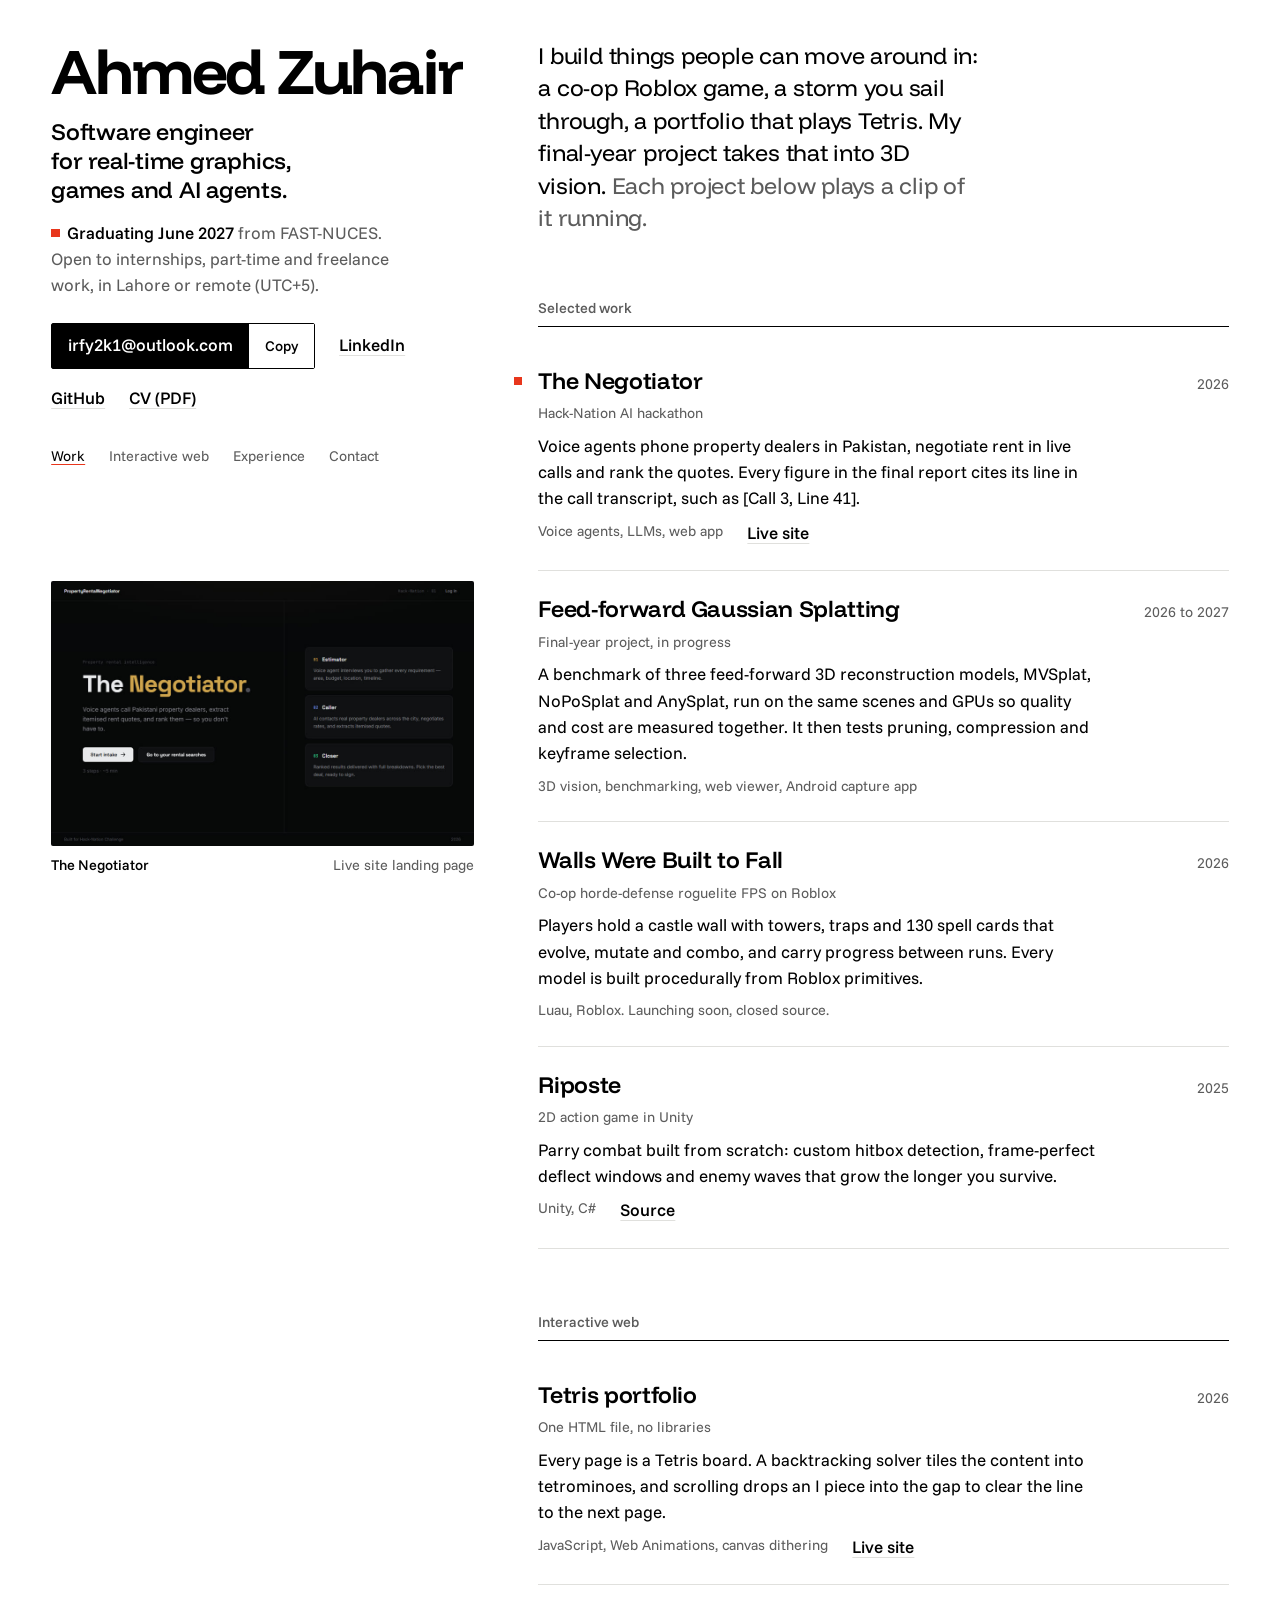
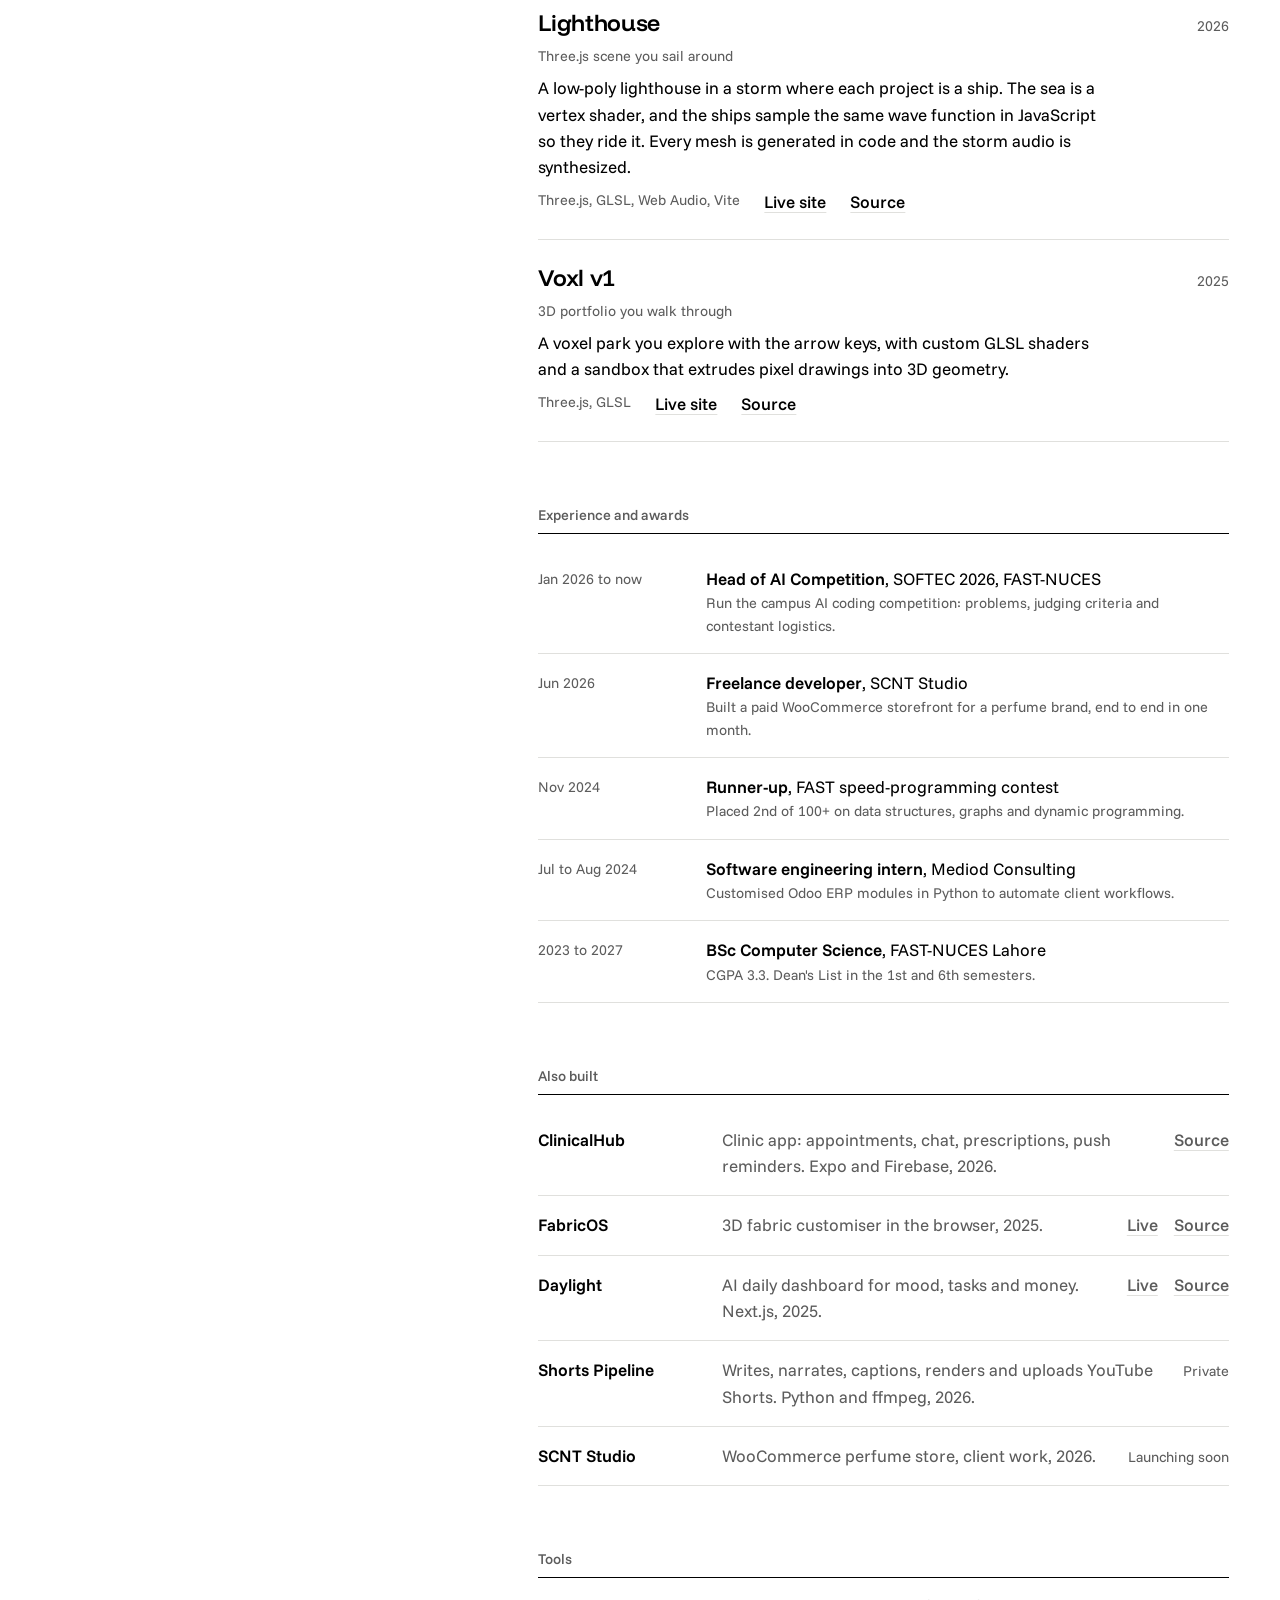
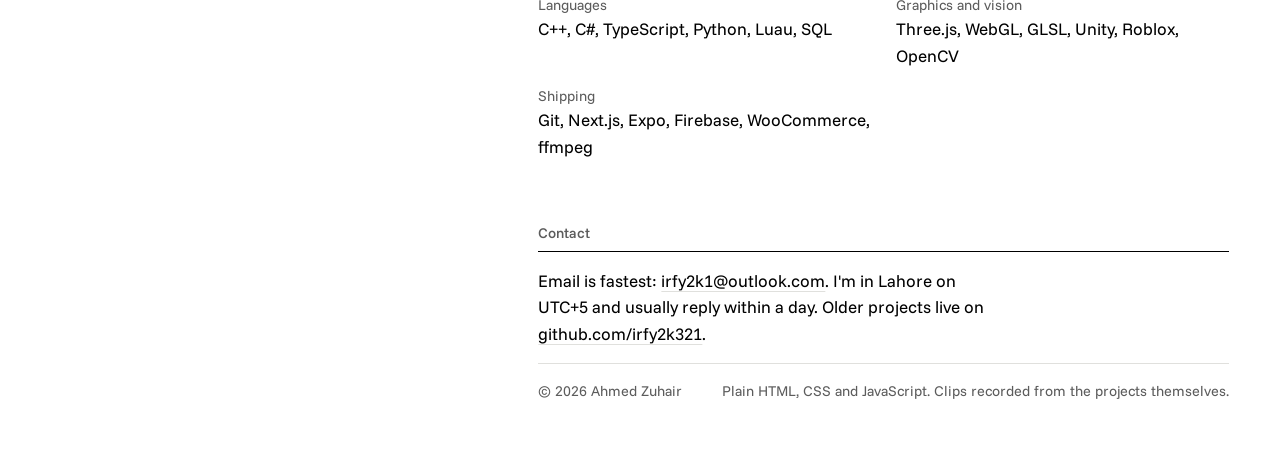
==== commit 13a57a26: "Link the Lighthouse source repo" ====
--- a/index.html
+++ b/index.html
@@ -199,7 +199,7 @@
           <h3>Lighthouse <small>2026</small></h3>
           <p class="ctx">Three.js scene you sail around</p>
           <p class="desc">A low-poly lighthouse in a storm where each project is a ship. The sea is a vertex shader, and the ships sample the same wave function in JavaScript so they ride it. Every mesh is generated in code and the storm audio is synthesized.</p>
-          <p class="meta"><span>Three.js, GLSL, Web Audio, Vite</span><a href="https://irfy2k.github.io/lighthouse/">Live site</a></p>
+          <p class="meta"><span>Three.js, GLSL, Web Audio, Vite</span><a href="https://irfy2k.github.io/lighthouse/">Live site</a><a href="https://github.com/irfy2k/Lighthouse">Source</a></p>
         </li>
         <li data-vid="media/voxl.mp4" data-img="media/voxl.jpg" data-note="Recorded from the live site">
           <figure class="inline"><img src="media/voxl.jpg" width="960" height="600" alt="Voxl: a voxel park with a fountain and a walking character" loading="lazy"></figure>
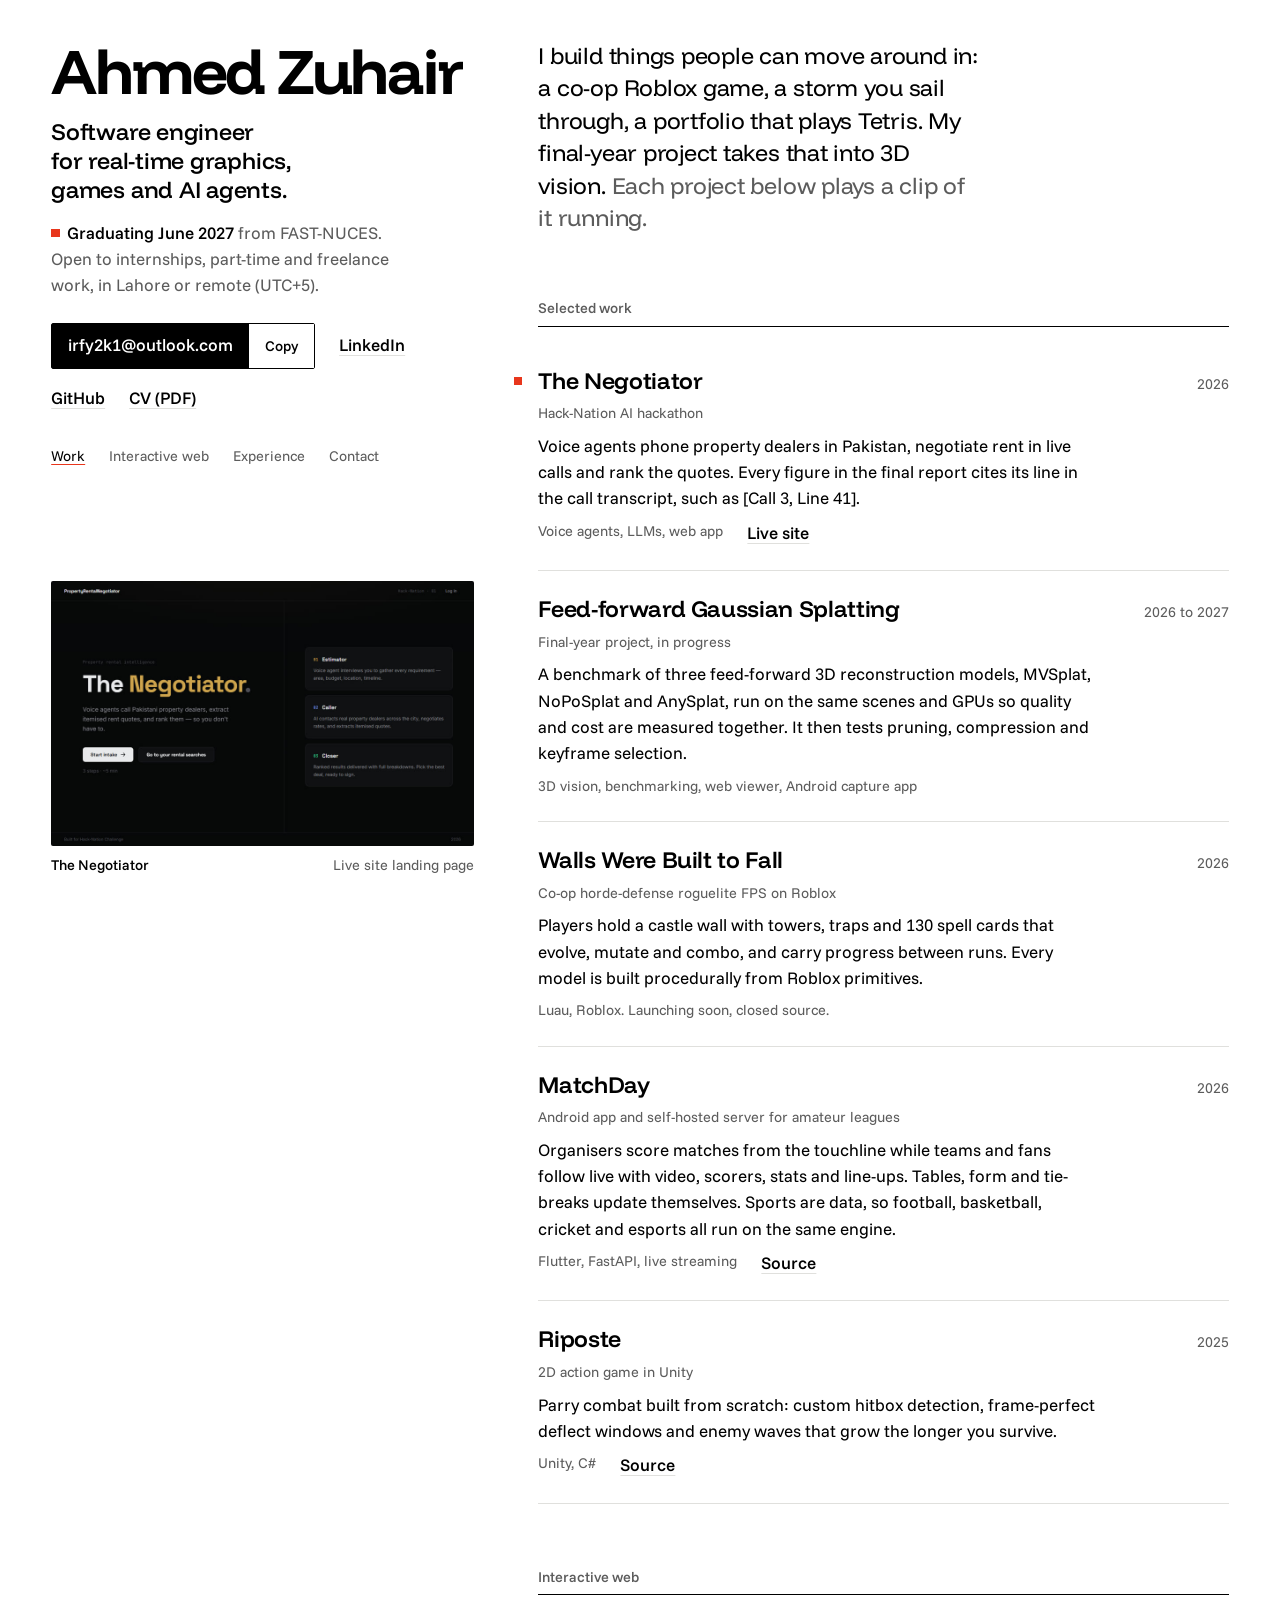
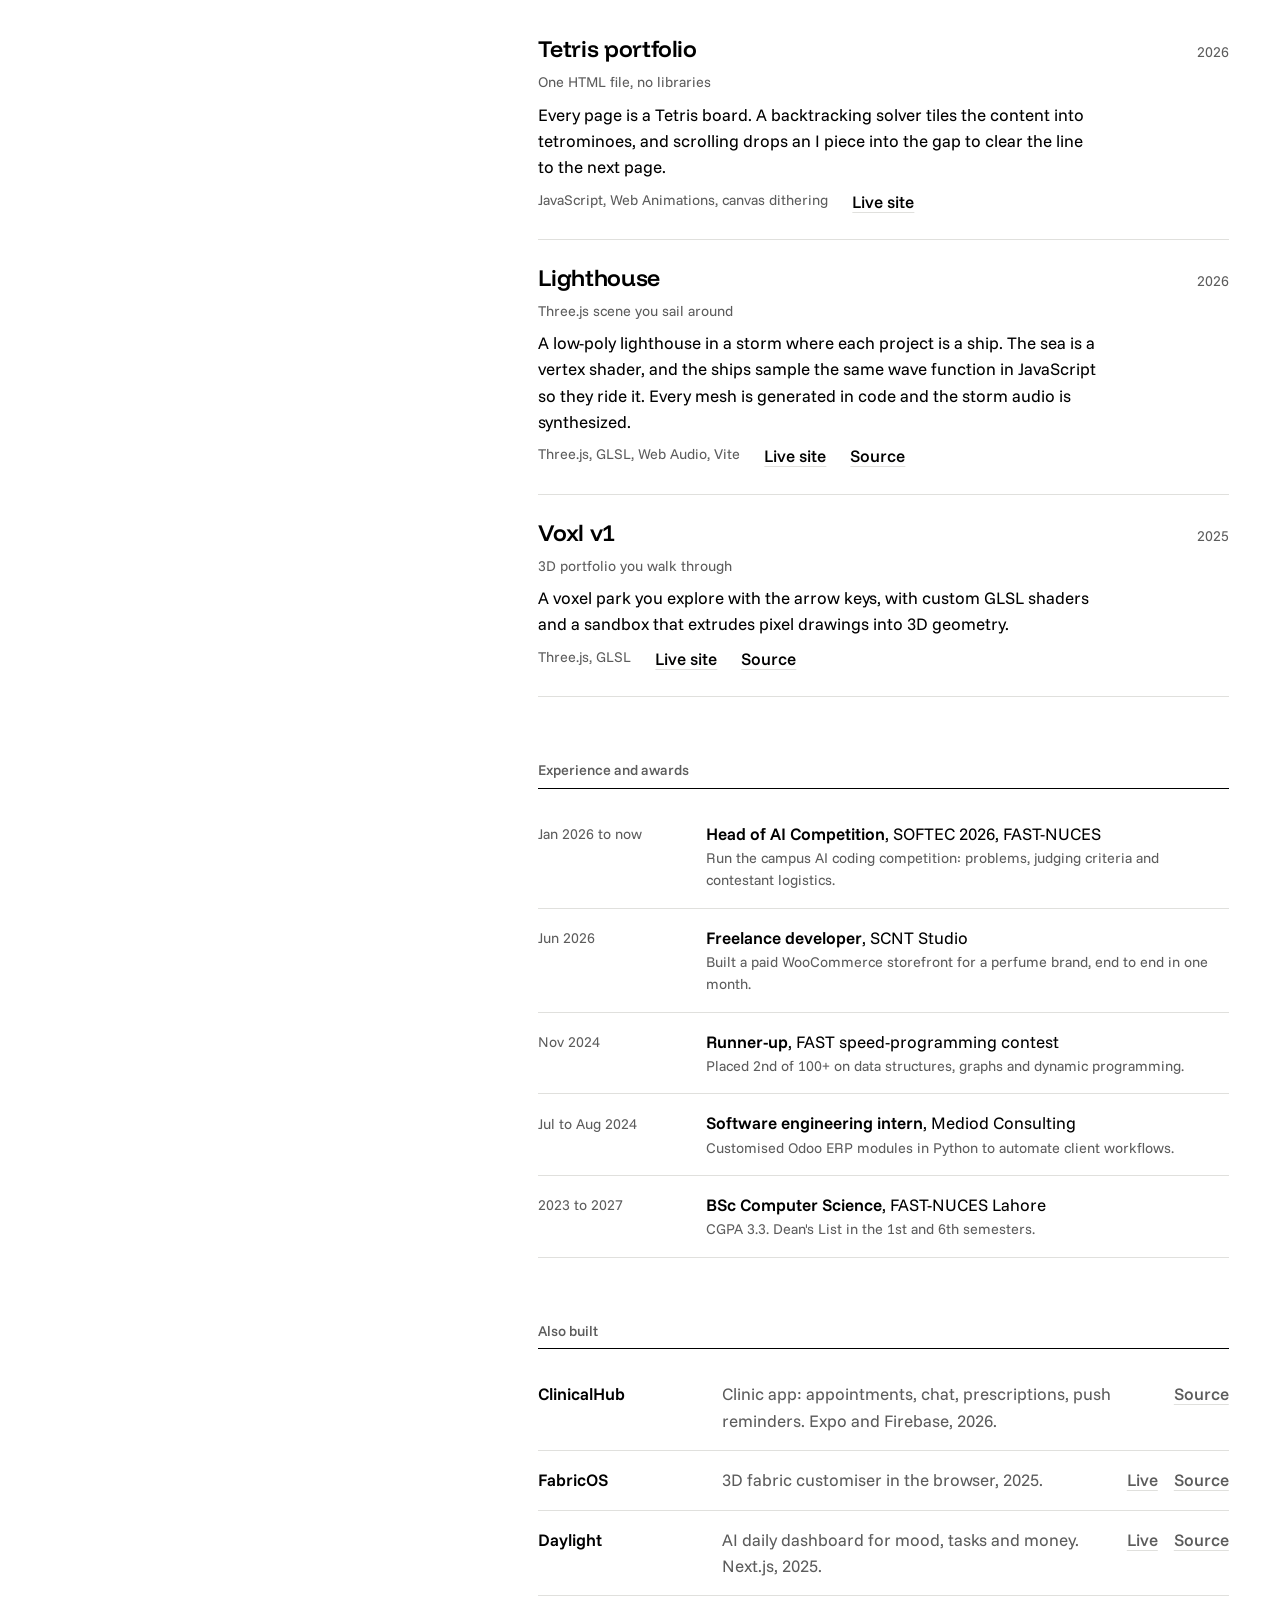
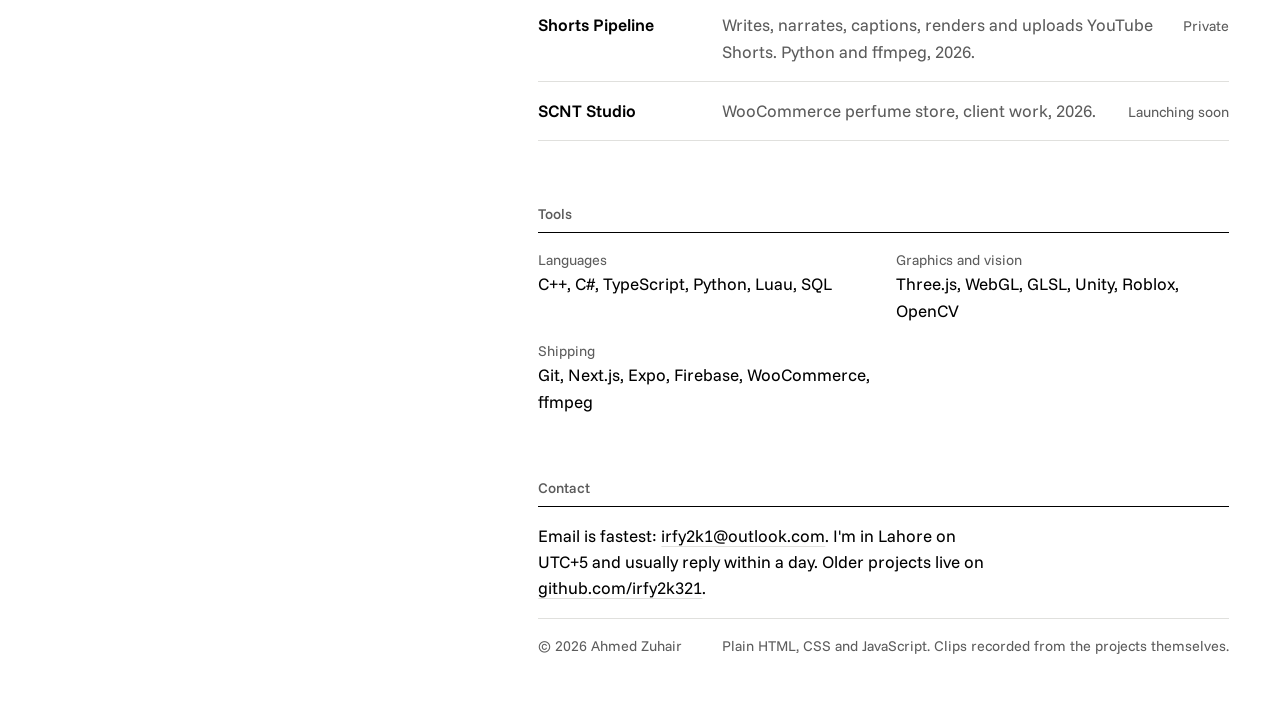
==== commit 19749ce7: "Add MatchDay to selected work" ====
--- a/index.html
+++ b/index.html
@@ -174,6 +174,13 @@
           <p class="desc">Players hold a castle wall with towers, traps and 130 spell cards that evolve, mutate and combo, and carry progress between runs. Every model is built procedurally from Roblox primitives.</p>
           <p class="meta"><span>Luau, Roblox. Launching soon, closed source.</span></p>
         </li>
+        <li data-vid="media/matchday.mp4" data-img="media/matchday.jpg" data-note="Recorded from the app's demo league">
+          <figure class="inline"><img src="media/matchday.jpg" width="960" height="600" alt="MatchDay: home screen with a live match, the live match screen and the league table" loading="lazy"></figure>
+          <h3>MatchDay <small>2026</small></h3>
+          <p class="ctx">Android app and self-hosted server for amateur leagues</p>
+          <p class="desc">Organisers score matches from the touchline while teams and fans follow live with video, scorers, stats and line-ups. Tables, form and tie-breaks update themselves. Sports are data, so football, basketball, cricket and esports all run on the same engine.</p>
+          <p class="meta"><span>Flutter, FastAPI, live streaming</span><a href="https://github.com/irfy2k/MatchDay">Source</a></p>
+        </li>
         <li data-img="media/riposte.jpg" data-note="Screenshot">
           <figure class="inline"><img src="media/riposte.jpg" width="960" height="472" alt="Riposte: a knight facing goblins in a ruined arch" loading="lazy"></figure>
           <h3>Riposte <small>2025</small></h3>
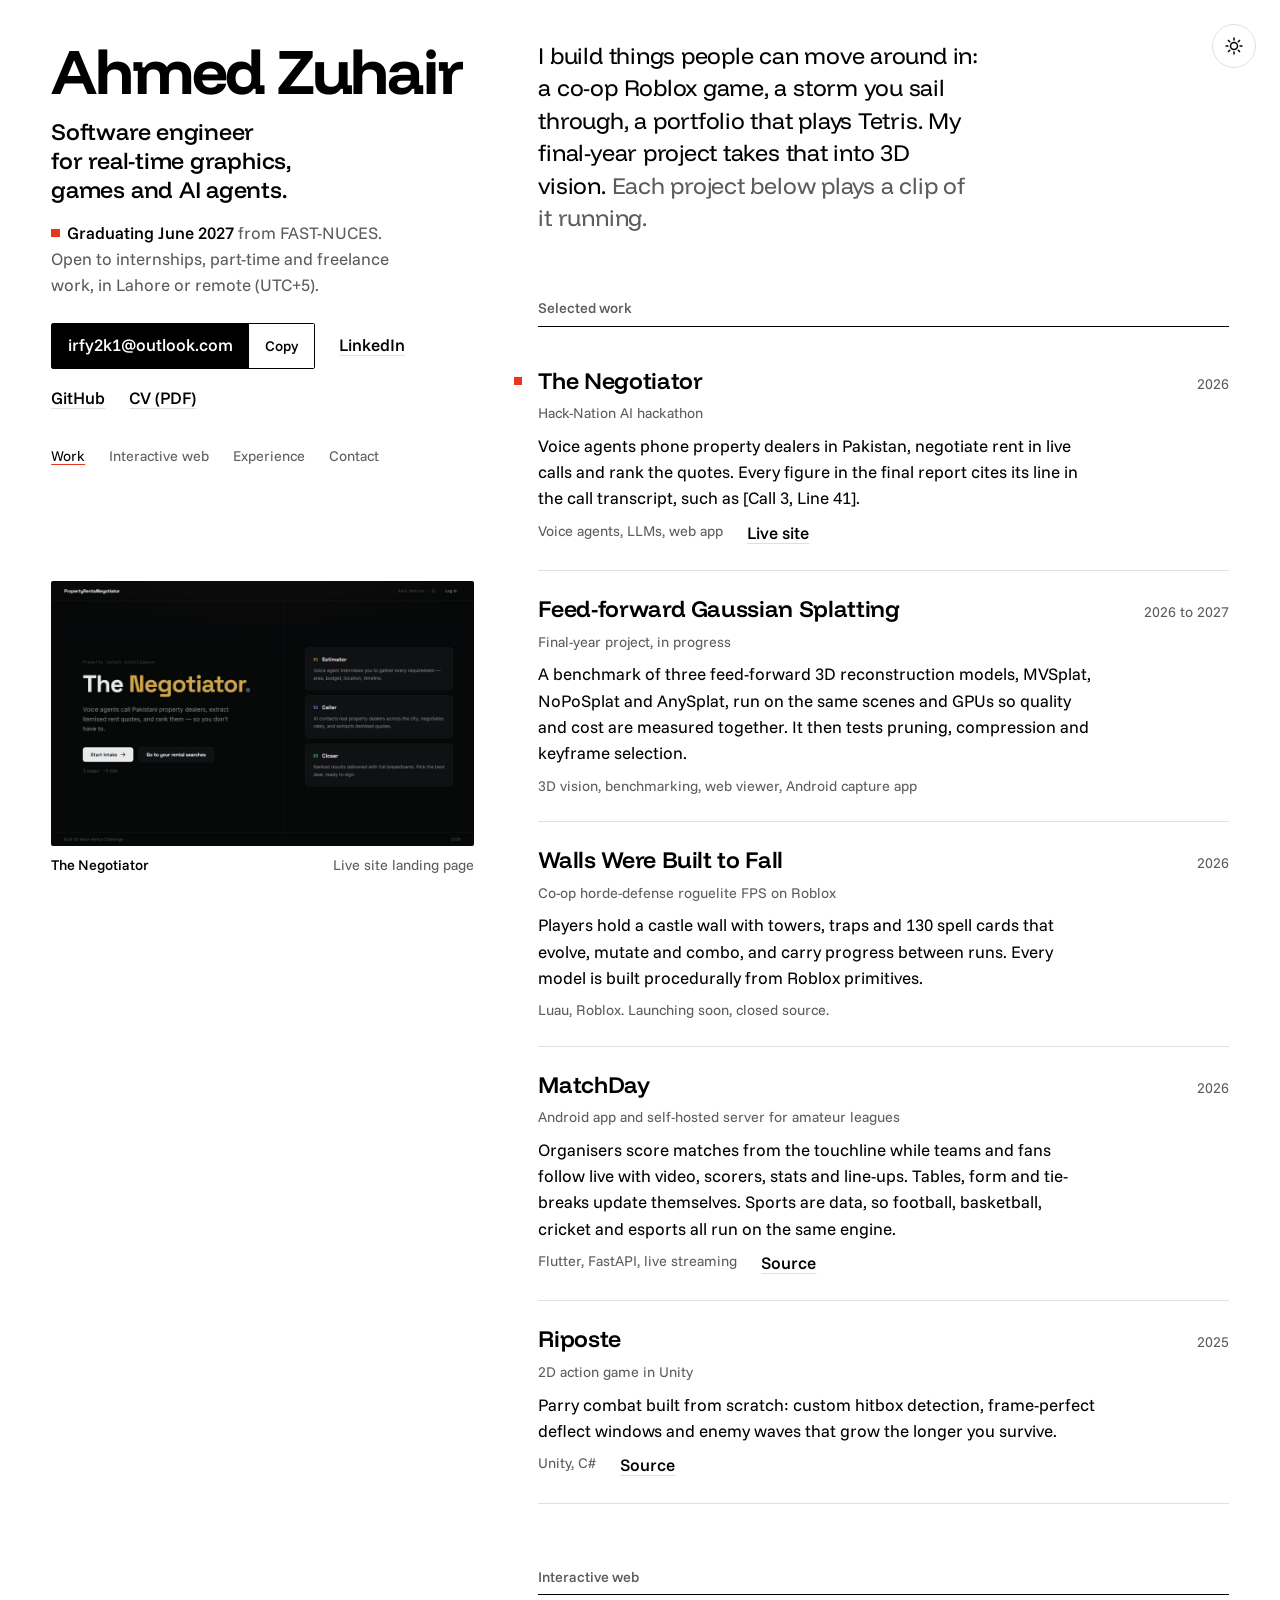
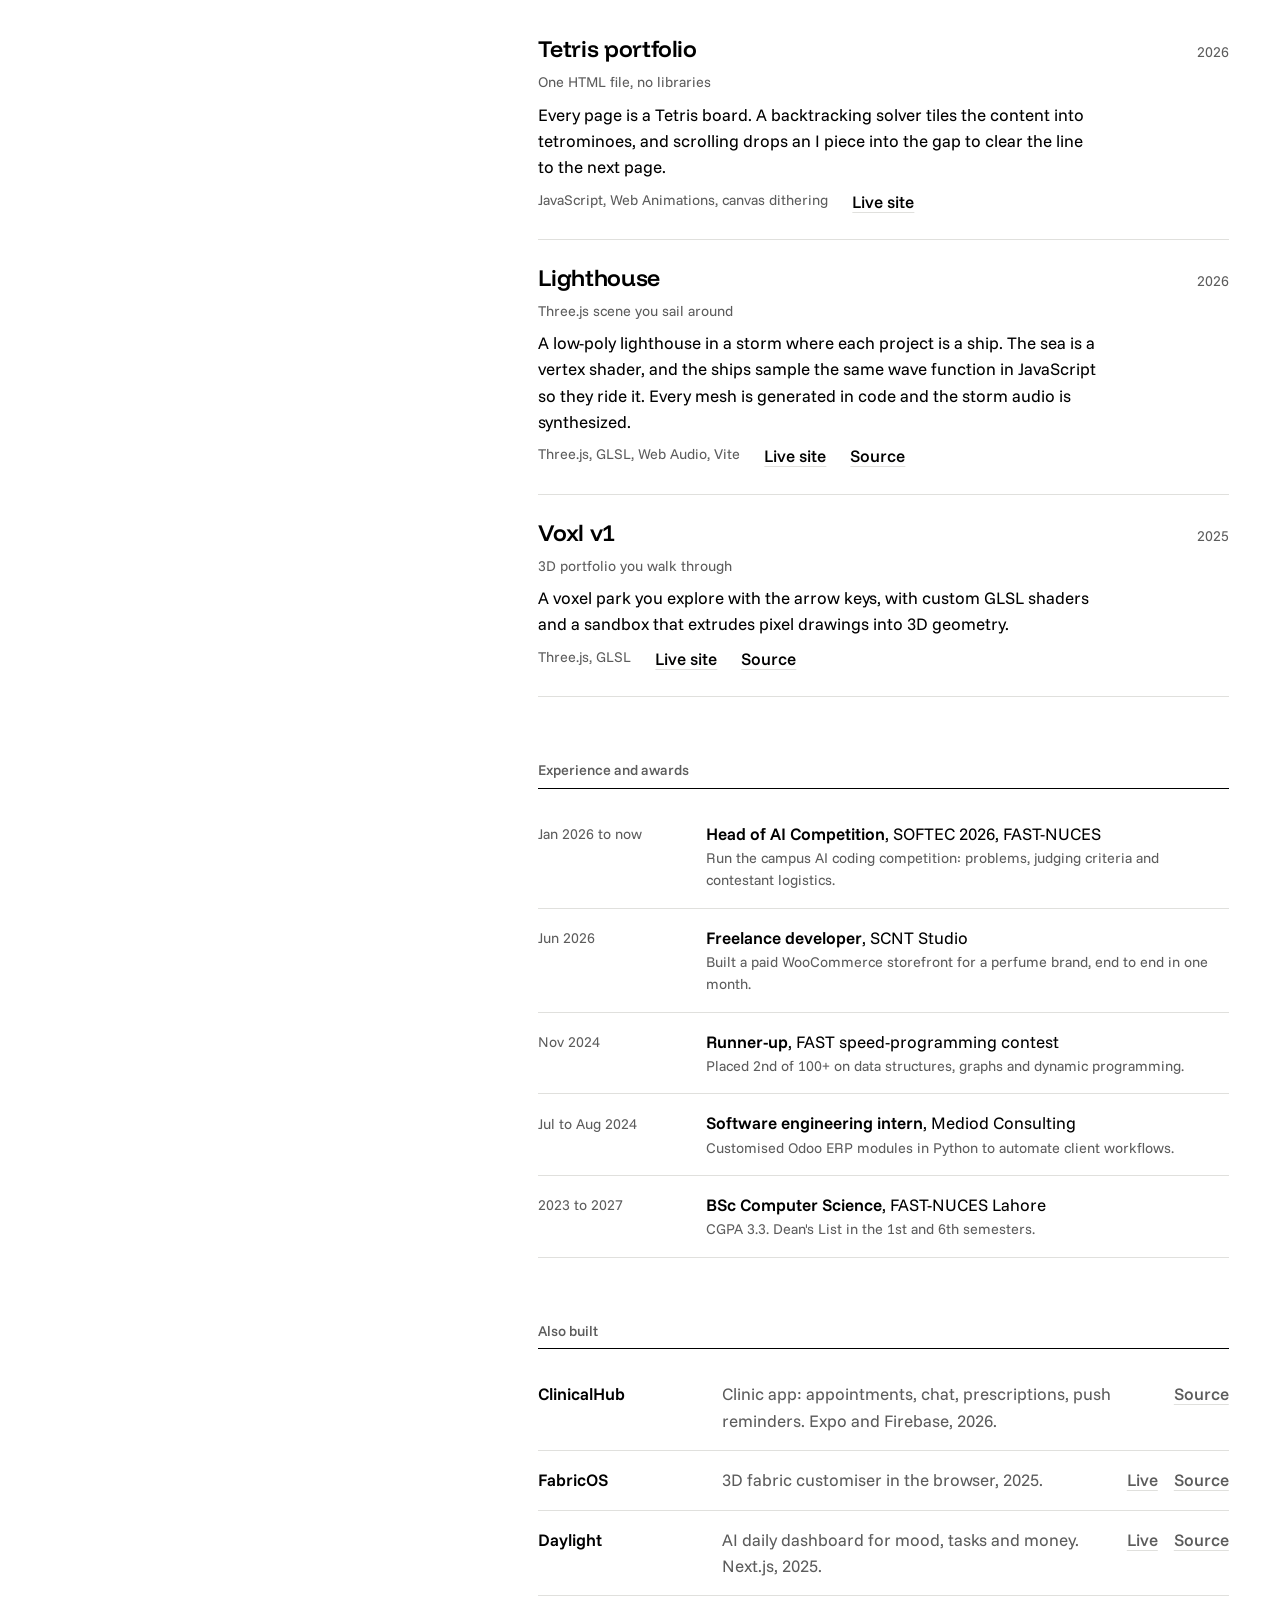
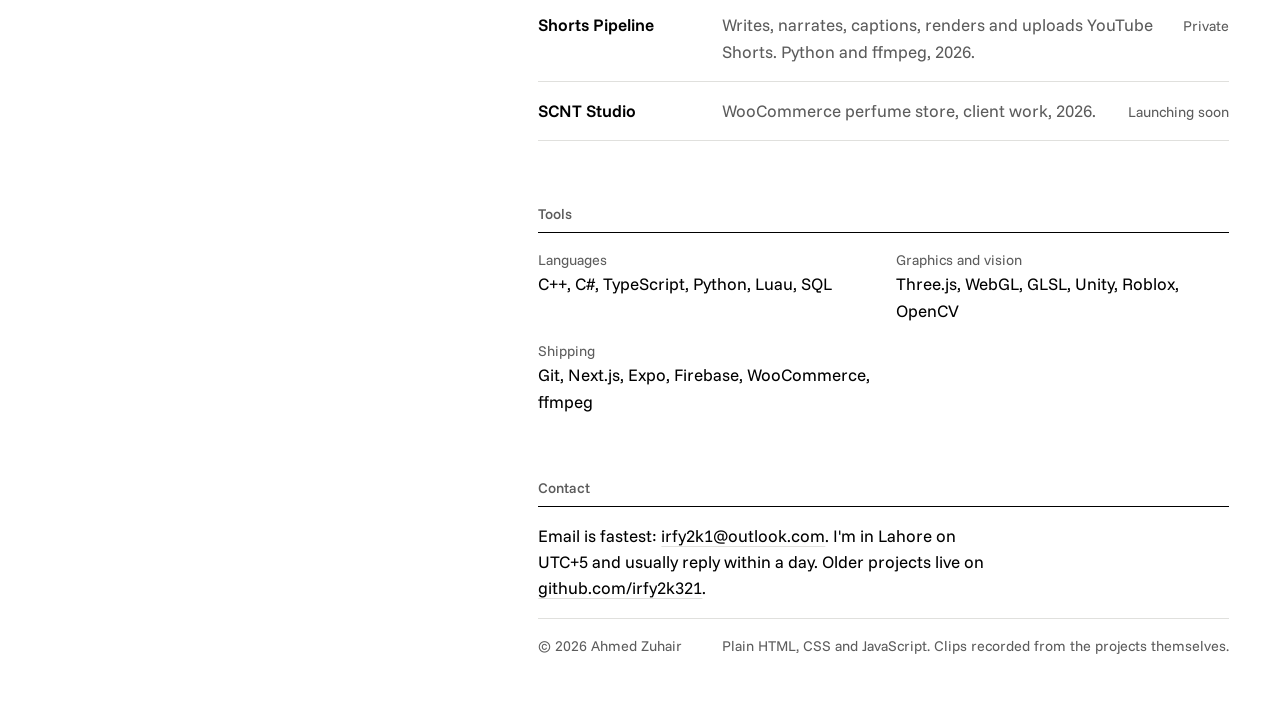
==== commit 2c8492e6: "Add dark mode with a liquid reveal when switching themes" ====
--- a/index.html
+++ b/index.html
@@ -16,12 +16,14 @@
 <link rel="preconnect" href="https://fonts.googleapis.com">
 <link rel="preconnect" href="https://fonts.gstatic.com" crossorigin>
 <link rel="stylesheet" href="https://fonts.googleapis.com/css2?family=Funnel+Display:wght@500;700&family=Funnel+Sans:ital,wght@0,400;0,500;0,600;1,400&display=swap">
+<script>try{const t=localStorage.getItem('theme');if(t)document.documentElement.dataset.theme=t}catch(e){}</script>
 </head>
 <body>
 <style>
 /* Two columns on wide screens: a sticky rail holding identity, contact and a preview monitor,
    beside a scrolling index of work. The monitor plays whichever project is hovered or centred.
-   Single theme on purpose: white paper, black type, one red taken from the lighthouse. */
+   Two themes: white paper or ink, with one red taken from the lighthouse. Dark follows the OS
+   until the visitor picks one with the toggle. */
 :root{
   --bg:#FFFFFF; --well:#F1F1EF; --text:#000000; --muted:#5C5C5C; --border:#E0E0DD; --accent:#E8361C; --accent-text:#C42A12;
   --display:"Funnel Display","Helvetica Neue",Arial,sans-serif;
@@ -32,7 +34,26 @@
   --radius:2px; --ease:cubic-bezier(.2,0,0,1); --dur:200ms;
   color-scheme:light;
 }
+:root[data-theme="dark"]{--bg:#0C0C0D; --well:#18181A; --text:#F3F2EE; --muted:#9B9A95; --border:#2A2A2C; --accent:#FF4B2B; --accent-text:#FF7356; color-scheme:dark}
+@media (prefers-color-scheme:dark){:root:not([data-theme="light"]){--bg:#0C0C0D; --well:#18181A; --text:#F3F2EE; --muted:#9B9A95; --border:#2A2A2C; --accent:#FF4B2B; --accent-text:#FF7356; color-scheme:dark}}
 *{box-sizing:border-box}
+
+/* Theme toggle and its liquid reveal. The new theme pours out of the button as a wobbling blob
+   (a View Transition mask driven from script), trailed by two ripple rings. */
+.theme{position:fixed;top:clamp(12px,2vw,24px);right:clamp(12px,2vw,24px);z-index:3;width:44px;height:44px;display:grid;place-items:center;border:1px solid var(--border);border-radius:50%;background:var(--bg);color:var(--text);cursor:pointer;transition:border-color var(--dur) var(--ease),transform 300ms cubic-bezier(.3,1.6,.5,1)}
+.theme:hover{border-color:var(--text)}
+.theme:active{transform:scale(.9)}
+.theme svg{width:20px;height:20px;grid-area:1/1;transition:transform 500ms cubic-bezier(.3,1.4,.5,1),opacity 250ms var(--ease)}
+.theme .moon{opacity:0;transform:rotate(-90deg) scale(.4)}
+:root[data-theme="dark"] .theme .sun{opacity:0;transform:rotate(90deg) scale(.4)}
+:root[data-theme="dark"] .theme .moon{opacity:1;transform:none}
+@media (prefers-color-scheme:dark){
+  :root:not([data-theme="light"]) .theme .sun{opacity:0;transform:rotate(90deg) scale(.4)}
+  :root:not([data-theme="light"]) .theme .moon{opacity:1;transform:none}
+}
+::view-transition-old(root),::view-transition-new(root){animation:none;mix-blend-mode:normal}
+::view-transition-new(root){-webkit-mask-repeat:no-repeat;mask-repeat:no-repeat}
+.ripple{position:fixed;z-index:4;pointer-events:none;border-radius:50%;border:2px solid var(--accent);translate:-50% -50%}
 html{scroll-behavior:smooth}
 body{margin:0;background:var(--bg);color:var(--text);font:400 var(--step-0)/1.55 var(--body);-webkit-font-smoothing:antialiased;font-variant-numeric:tabular-nums}
 a{color:inherit;text-decoration:underline;text-decoration-color:var(--border);text-decoration-thickness:1px;text-underline-offset:.22em;transition:text-decoration-color var(--dur) var(--ease)}
@@ -73,7 +94,8 @@
 .screen svg{object-fit:contain;padding:6%}
 .cap{font-size:var(--step--1);color:var(--muted);display:flex;justify-content:space-between;gap:var(--space-3)}
 .cap b{font-weight:500;color:var(--text)}
-@media (min-width:1024px) and (max-height:760px){.monitor{display:none}}
+/* Rail too short for the monitor (set by script): show media inline instead, as on phones. */
+@media (min-width:1024px){.tight .monitor{display:none}.tight .inline{display:block;max-width:640px}.tight .inline.diagram{display:grid}}
 
 /* Index */
 main{padding-block:var(--space-5) var(--space-6);display:grid;gap:var(--space-6);min-width:0}
@@ -122,6 +144,10 @@
 </style>
 
 <a class="skip" href="#work">Skip to work</a>
+<button type="button" class="theme" id="theme" aria-label="Dark theme" aria-pressed="false">
+  <svg class="sun" viewBox="0 0 24 24" fill="none" stroke="currentColor" stroke-width="1.8" stroke-linecap="round" aria-hidden="true"><circle cx="12" cy="12" r="4.2"/><path d="M12 2.5v2.2M12 19.3v2.2M2.5 12h2.2M19.3 12h2.2M5.3 5.3l1.6 1.6M17.1 17.1l1.6 1.6M5.3 18.7l1.6-1.6M17.1 6.9l1.6-1.6"/></svg>
+  <svg class="moon" viewBox="0 0 24 24" fill="none" stroke="currentColor" stroke-width="1.8" stroke-linejoin="round" aria-hidden="true"><path d="M20 14.6A8.2 8.2 0 0 1 9.4 4a8.2 8.2 0 1 0 10.6 10.6Z"/></svg>
+</button>
 <div class="page">
   <header class="rail">
     <div>
@@ -259,8 +285,8 @@
 
 <template id="diagram">
   <svg viewBox="0 0 480 300" role="img" aria-label="Three models run on the same scenes and GPUs, then quality and cost are compared, then pruning, compression and keyframe selection are tested">
-    <g font-family="Funnel Sans, Helvetica Neue, Arial, sans-serif" font-size="13" fill="#000">
-      <g fill="none" stroke="#000" stroke-width="1.5">
+    <g font-family="Funnel Sans, Helvetica Neue, Arial, sans-serif" font-size="13" fill="currentColor">
+      <g fill="none" stroke="currentColor" stroke-width="1.5">
         <rect x="16" y="40" width="128" height="40"/><rect x="16" y="96" width="128" height="40"/><rect x="16" y="152" width="128" height="40"/>
         <rect x="186" y="80" width="118" height="72"/>
         <rect x="346" y="40" width="118" height="40"/><rect x="346" y="96" width="118" height="40"/>
@@ -269,12 +295,12 @@
         <path d="M304 116h20V60h22M324 116h22"/>
         <path d="M405 136v40H245v52"/>
       </g>
-      <rect x="342" y="214" width="8" height="8" fill="#E8361C"/>
+      <rect x="342" y="214" width="8" height="8" style="fill:var(--accent)"/>
       <text x="28" y="65">MVSplat</text><text x="28" y="121">NoPoSplat</text><text x="28" y="177">AnySplat</text>
       <text x="198" y="108">Same scenes,</text><text x="198" y="126">same GPUs</text>
       <text x="358" y="65">Quality</text><text x="358" y="121">Cost</text>
       <text x="198" y="255">Pruning, compression, keyframes</text>
-      <text x="16" y="24" fill="#5C5C5C">Feed-forward 3D Gaussian Splatting benchmark</text>
+      <text x="16" y="24" style="fill:var(--muted)">Feed-forward 3D Gaussian Splatting benchmark</text>
     </g>
   </svg>
 </template>
@@ -291,7 +317,74 @@
 });
 
 const reduce = matchMedia('(prefers-reduced-motion: reduce)').matches;
+
+// Theme toggle. The new theme pours out of the button as a liquid blob: a wavy SVG outline whose
+// lobes morph (SMIL inside the mask image) while the mask grows over the page, plus two ripple rings.
+const themeBtn = document.getElementById('theme'), osDark = matchMedia('(prefers-color-scheme: dark)');
+const isDark = () => (document.documentElement.dataset.theme || (osDark.matches ? 'dark' : 'light')) === 'dark';
+const syncThemeBtn = () => { const d = isDark(); themeBtn.setAttribute('aria-pressed', d); themeBtn.setAttribute('aria-label', d ? 'Light theme' : 'Dark theme'); };
+syncThemeBtn();
+osDark.addEventListener('change', syncThemeBtn);
+
+// Closed Catmull-Rom curve through n points on a circle wobbled by two sine waves.
+function blobPath(seed) {
+  const n = 28, pts = [];
+  for (let i = 0; i < n; i++) {
+    const a = i / n * Math.PI * 2;
+    const r = 40 + 4.5 * Math.sin(a * 5 + seed) + 2.5 * Math.sin(a * 9 - seed * 1.7);
+    pts.push([50 + r * Math.cos(a), 50 + r * Math.sin(a)]);
+  }
+  const p = i => pts[(i + n) % n], f = v => v.toFixed(2);
+  let d = `M${f(pts[0][0])} ${f(pts[0][1])}`;
+  for (let i = 0; i < n; i++) {
+    const [p0, p1, p2, p3] = [p(i - 1), p(i), p(i + 1), p(i + 2)];
+    d += `C${f(p1[0] + (p2[0] - p0[0]) / 6)} ${f(p1[1] + (p2[1] - p0[1]) / 6)} ${f(p2[0] - (p3[0] - p1[0]) / 6)} ${f(p2[1] - (p3[1] - p1[1]) / 6)} ${f(p2[0])} ${f(p2[1])}`;
+  }
+  return d + 'Z';
+}
+const shapes = [0, 1.3, 2.6, 3.9, 0].map(blobPath);
+const blobMask = `url("data:image/svg+xml,${encodeURIComponent(`<svg xmlns='http://www.w3.org/2000/svg' viewBox='0 0 100 100'><path d='${shapes[0]}'><animate attributeName='d' dur='1.1s' repeatCount='indefinite' values='${shapes.join(';')}'/></path></svg>`)}")`;
+
+function ripple(x, y, size, delay) {
+  const r = Object.assign(document.createElement('div'), { className: 'ripple' });
+  r.style.left = x + 'px'; r.style.top = y + 'px';
+  document.body.append(r);
+  r.animate([{ width: '0px', height: '0px', opacity: .9, borderWidth: '3px' }, { width: size + 'px', height: size + 'px', opacity: 0, borderWidth: '1px' }],
+    { duration: 900, delay, easing: 'cubic-bezier(.2,.7,.3,1)', fill: 'backwards' }).finished.then(() => r.remove());
+}
+
+themeBtn.addEventListener('click', () => {
+  const next = isDark() ? 'light' : 'dark';
+  const apply = () => {
+    document.documentElement.dataset.theme = next;
+    try { localStorage.setItem('theme', next); } catch (e) {}
+    syncThemeBtn();
+  };
+  if (reduce || !document.startViewTransition) return apply();
+  const b = themeBtn.getBoundingClientRect(), x = b.left + b.width / 2, y = b.top + b.height / 2;
+  // The blob's wobble dips 8% inside its box, so oversize it to still cover the far corner.
+  const R = Math.hypot(Math.max(x, innerWidth - x), Math.max(y, innerHeight - y)) * 1.3;
+  const vt = document.startViewTransition(apply);
+  vt.ready.then(() => {
+    const pseudo = '::view-transition-new(root)', opts = { duration: 1000, easing: 'cubic-bezier(.65,0,.25,1)', pseudoElement: pseudo };
+    const frame = s => ({ maskImage: blobMask, webkitMaskImage: blobMask, maskSize: `${2 * s}px ${2 * s}px`, webkitMaskSize: `${2 * s}px ${2 * s}px`, maskPosition: `${x - s}px ${y - s}px`, webkitMaskPosition: `${x - s}px ${y - s}px` });
+    document.documentElement.animate([frame(0), frame(R * .18), frame(R)], opts);
+    ripple(x, y, R * .9, 60);
+    ripple(x, y, R * .55, 220);
+  });
+});
 const wide = matchMedia('(min-width: 1024px)');
+// The monitor only works when the rail is tall enough to hold it; otherwise media goes inline.
+const rail = document.querySelector('.rail'), root = document.documentElement;
+let monitorOn = false;
+function fit() {
+  root.classList.remove('tight');
+  root.classList.toggle('tight', wide.matches && rail.scrollHeight > rail.clientHeight + 1);
+  monitorOn = wide.matches && !root.classList.contains('tight');
+}
+fit();
+addEventListener('resize', fit);
+document.fonts?.ready.then(fit);
 const diagram = document.getElementById('diagram').content.firstElementChild;
 document.querySelectorAll('.inline.diagram').forEach(f => f.append(diagram.cloneNode(true)));
 
@@ -301,7 +394,7 @@
 const items = [...document.querySelectorAll('[data-img],[data-vid],[data-diagram]')];
 let current = null, svg = null;
 function show(li) {
-  if (li === current || !wide.matches) return;
+  if (li === current || !monitorOn) return;
   current?.classList.remove('on'); current = li; li.classList.add('on');
   capName.textContent = li.querySelector('h3')?.firstChild.textContent.trim() || li.querySelector('b').textContent;
   capNote.textContent = li.dataset.note || '';
@@ -322,12 +415,12 @@
 const centre = new IntersectionObserver(es => es.forEach(e => e.isIntersecting && show(e.target)), { rootMargin: '-45% 0px -45% 0px' });
 // Start following the scroll only once the visitor scrolls, so the first clip stays put on load.
 addEventListener('scroll', () => items.forEach(li => centre.observe(li)), { once: true, passive: true });
-if (wide.matches) show(document.querySelector('[data-vid="media/lighthouse.mp4"]'));
+if (monitorOn) show(document.querySelector('[data-vid="media/lighthouse.mp4"]'));
 
 // Phones: swap a row's still for its clip while it is on screen.
 const inline = new IntersectionObserver(es => es.forEach(e => {
   const li = e.target, fig = li.querySelector('.inline');
-  if (!fig || wide.matches || reduce) return;
+  if (!fig || monitorOn || reduce) return;
   let v = fig.querySelector('video');
   if (e.isIntersecting) {
     if (!v) { v = Object.assign(document.createElement('video'), { muted: true, loop: true, playsInline: true, poster: li.dataset.img, src: li.dataset.vid }); v.setAttribute('aria-hidden', 'true'); fig.replaceChildren(v); }
